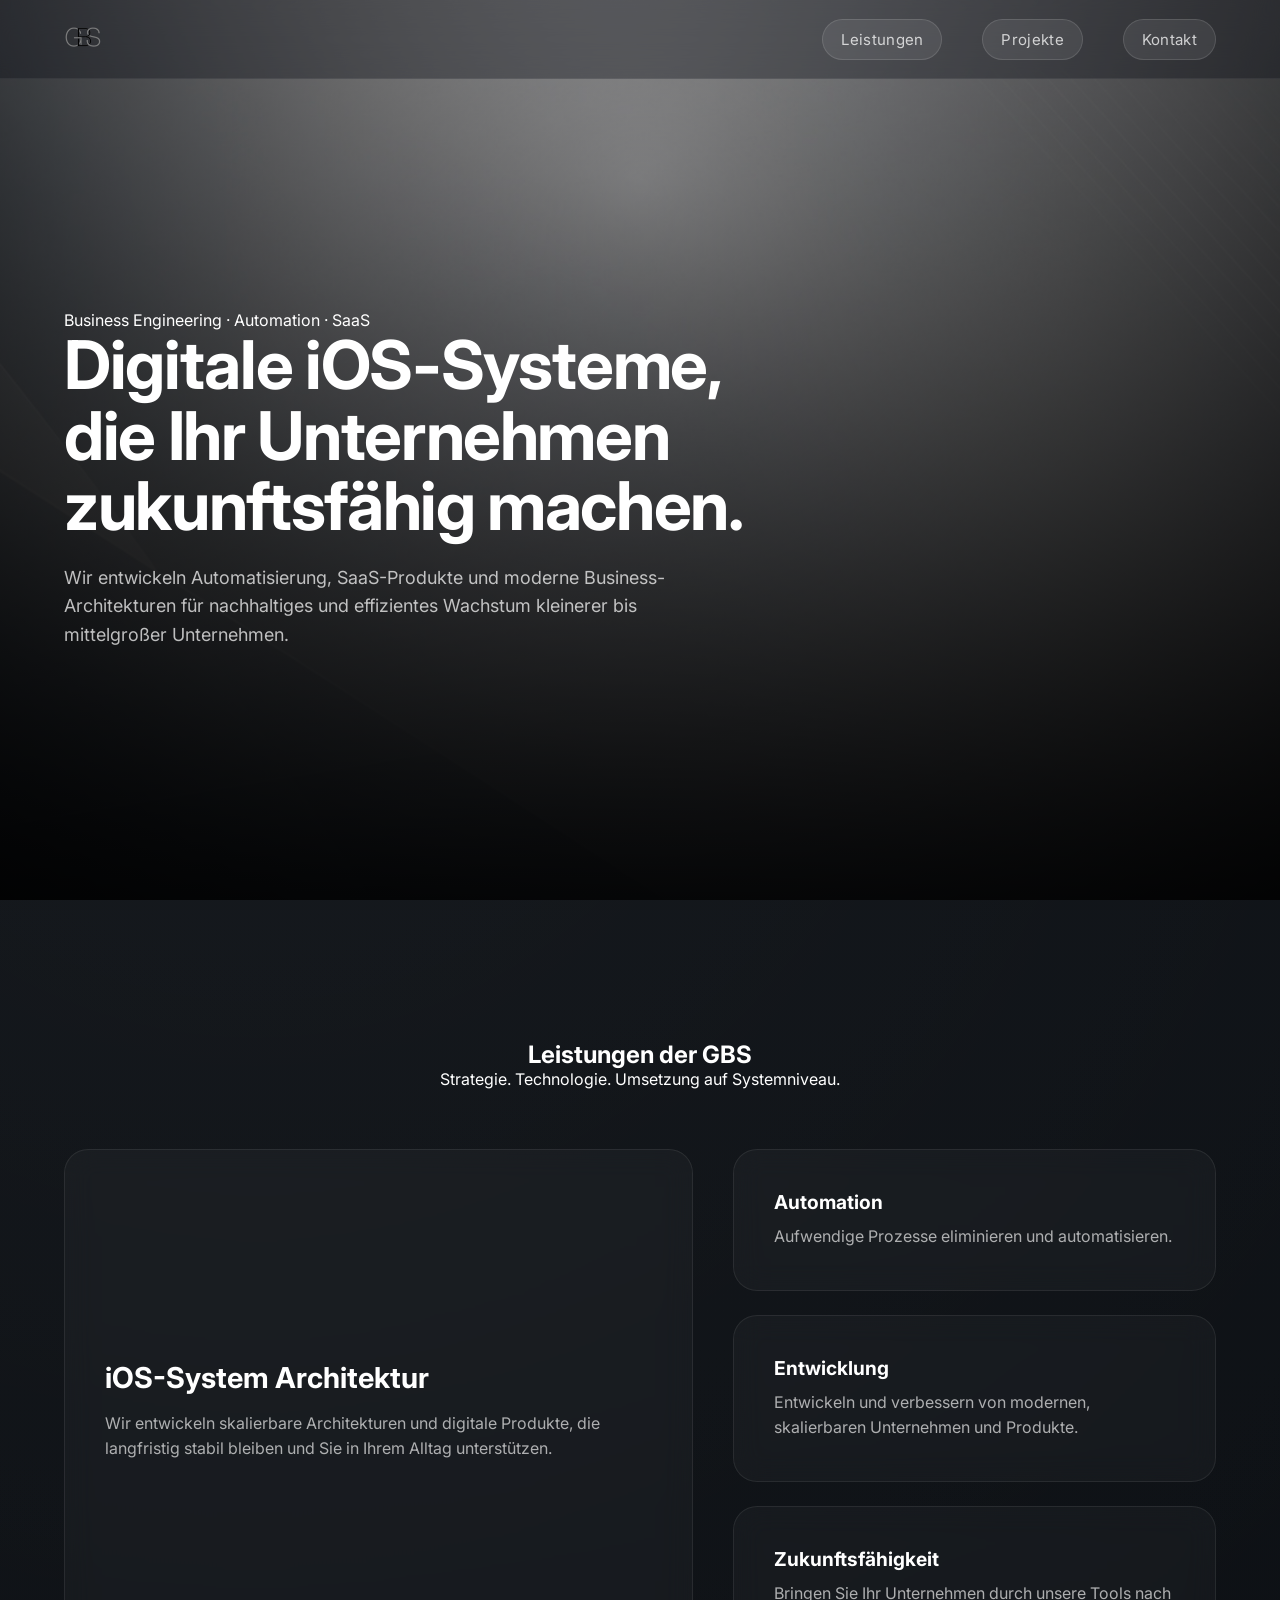
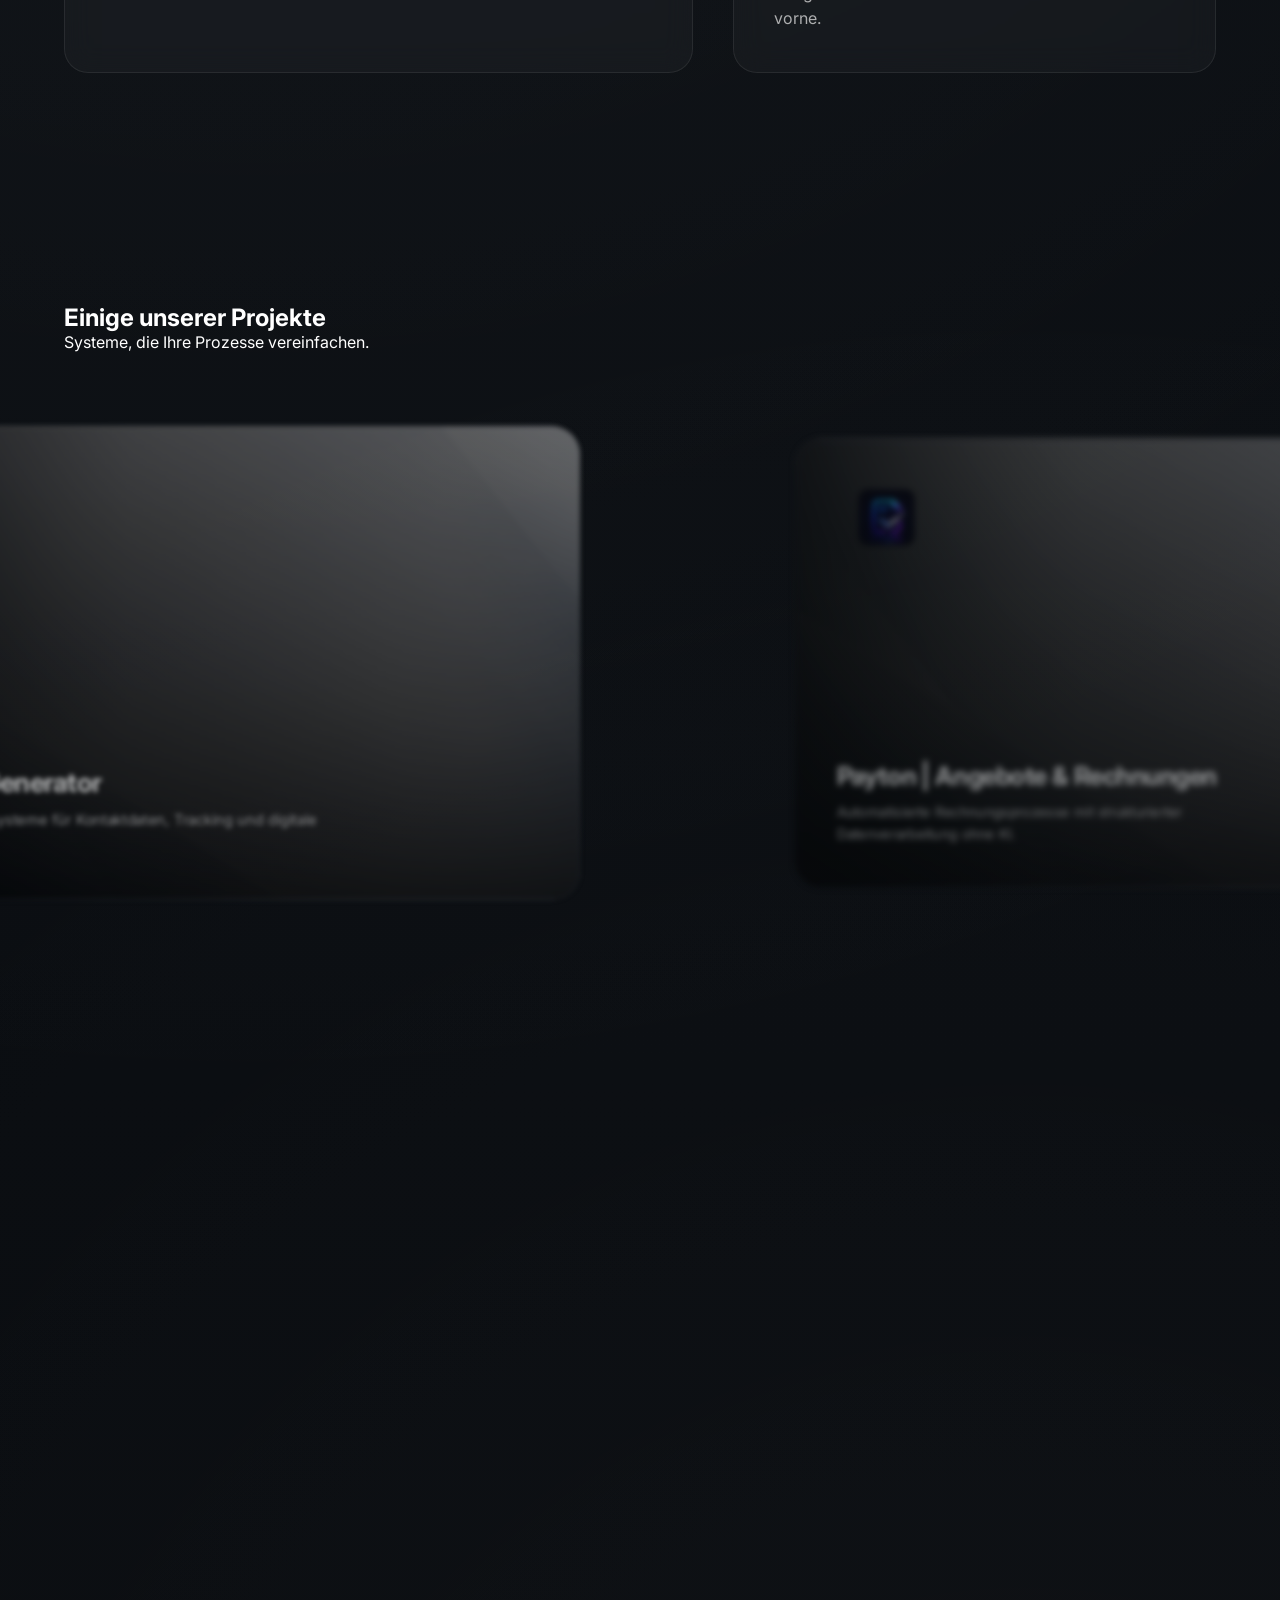
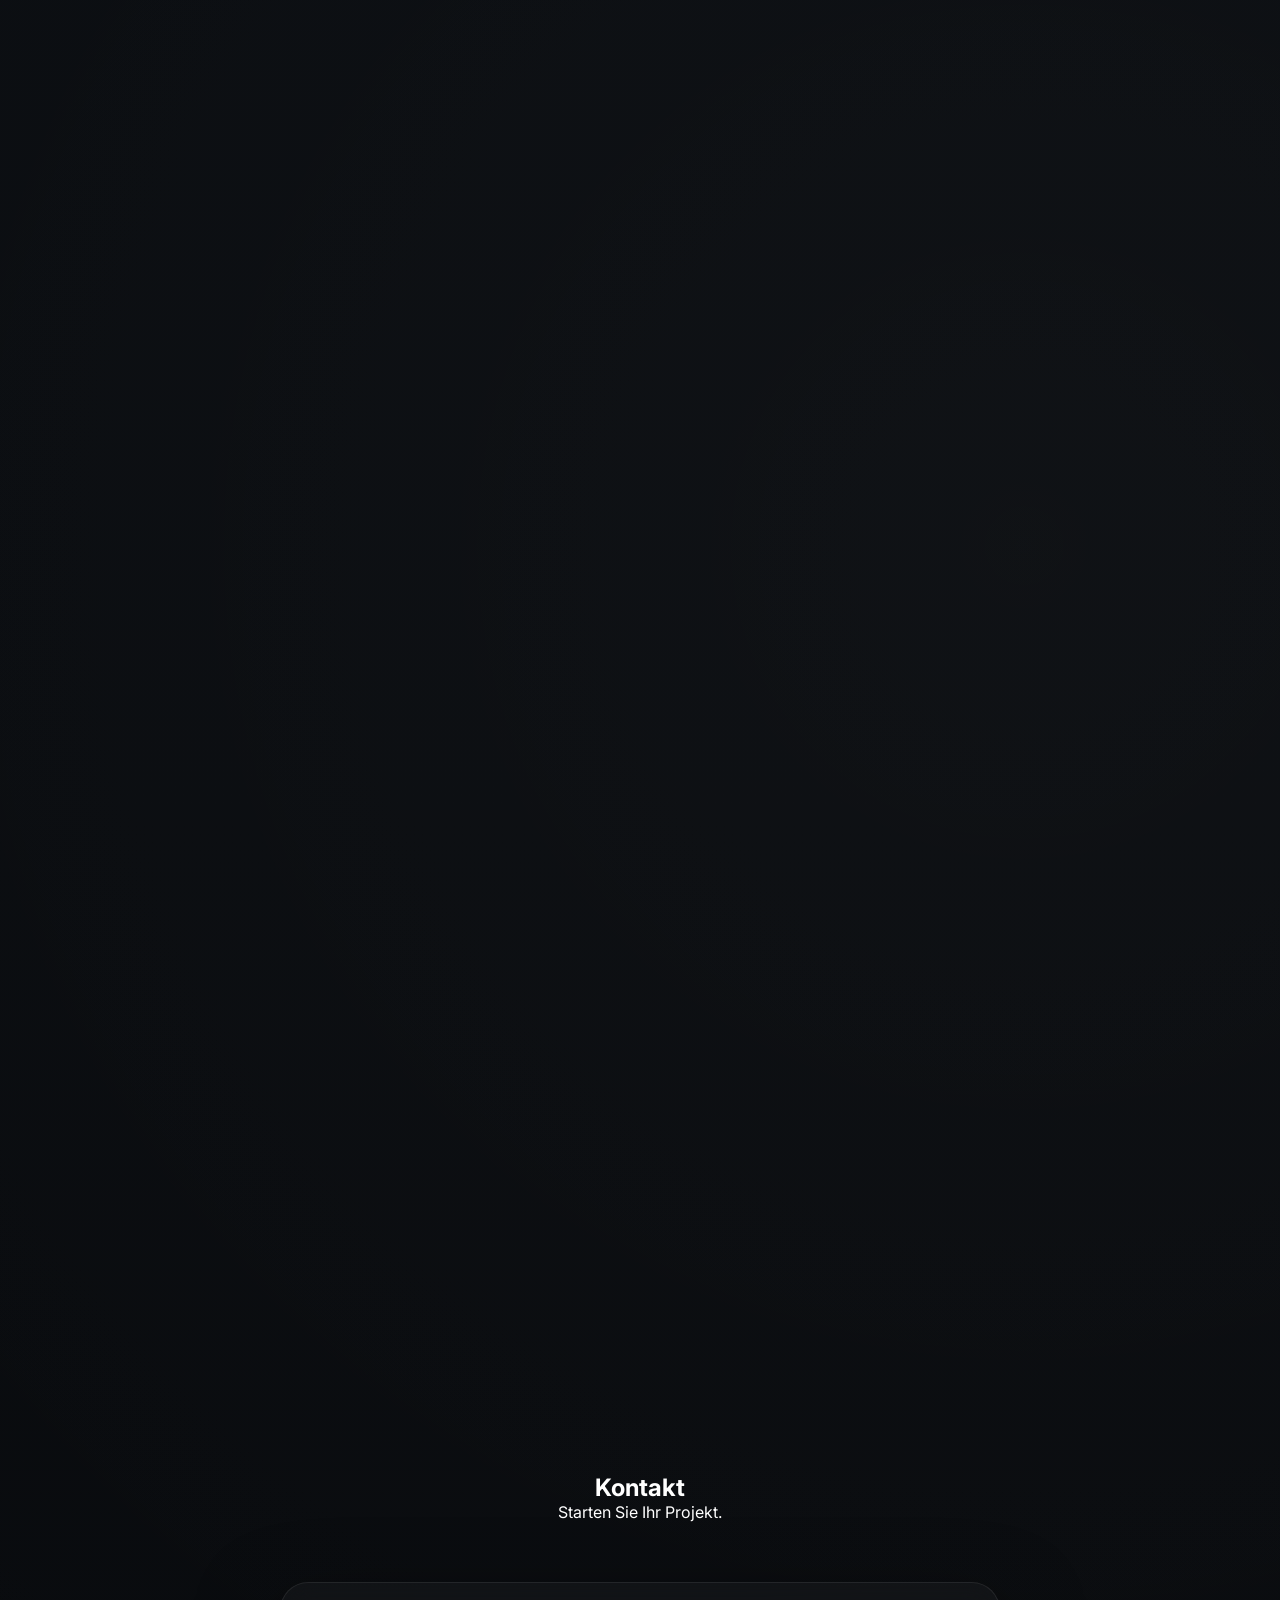
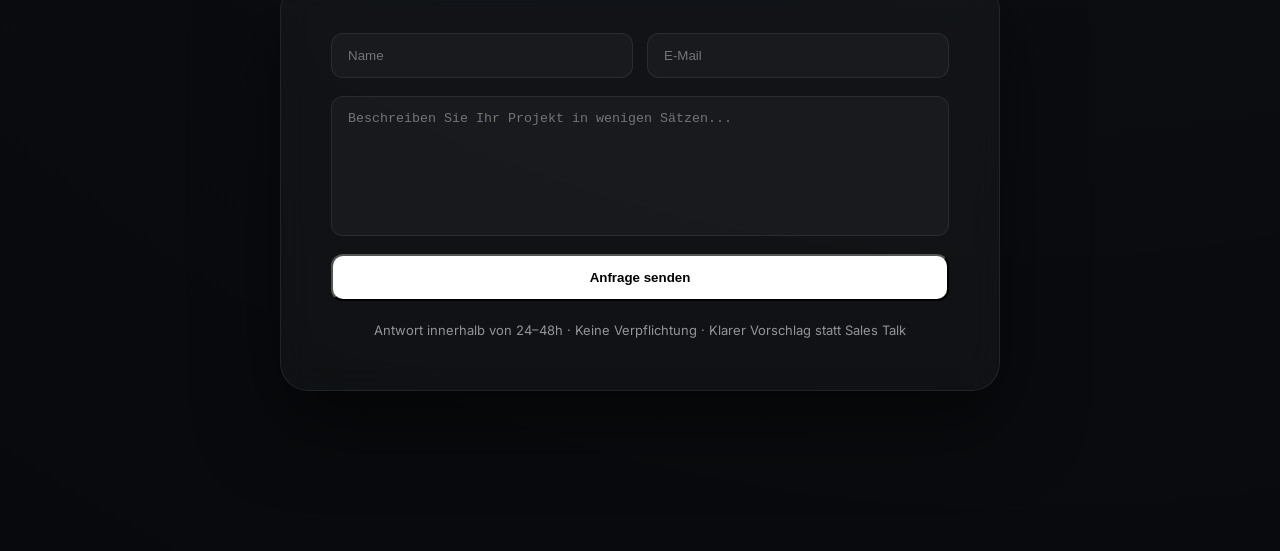
==== index.html @ 0594e677 "index.html aktualisieren" ====
<!DOCTYPE html>
<html lang="de">
<head>
  <meta charset="UTF-8" />
  <meta name="viewport" content="width=device-width, initial-scale=1.0"/>

  <title>GBS | Business Solutions</title>

  <link rel="stylesheet" href="styles.css">
  <link href="https://fonts.googleapis.com/css2?family=Inter:wght@300;400;500;600;700&display=swap" rel="stylesheet">
</head>

<body>

<!-- NAV -->
<header class="nav" id="nav">

  <div class="nav-inner">

    <div class="nav-left">
      <img src="IMG_1145.png" class="nav-logo-img">
    </div>

    <nav class="nav-links">
      <a href="#services" class="cta">Leistungen</a>
      <a href="#work" class="cta">Projekte</a>
      <a href="#contact" class="cta">Kontakt</a>
    </nav>

  </div>

</header>

<!-- HERO -->
<section class="hero">

  <div class="hero-bg"></div>
  <div class="hero-overlay"></div>

  <div class="hero-content">

    <div class="eyebrow">Business Engineering · Automation · SaaS</div>

    <h1>
      Digitale iOS-Systeme,<br>
      die Ihr Unternehmen zukunftsfähig machen.
    </h1>

    <p>
      Wir entwickeln Automatisierung, SaaS-Produkte und moderne Business-Architekturen
      für nachhaltiges und effizientes Wachstum kleinerer bis mittelgroßer Unternehmen.
    </p>



  </div>

</section>


<!-- SERVICES -->
<section id="services" class="section services">

  <div class="container">

    <div class="section-head center">
      <h2>Leistungen der GBS</h2>
      <p>Strategie. Technologie. Umsetzung auf Systemniveau.</p>
    </div>

    <div class="services-layout">

      <!-- LEFT BIG CARD -->
      <div class="service-card large">
        <h3>iOS-System Architektur</h3>
        <p>
          Wir entwickeln skalierbare Architekturen und digitale Produkte,
          die langfristig stabil bleiben und Sie in Ihrem Alltag unterstützen.
        </p>
      </div>

      <!-- RIGHT STACK -->
      <div class="service-stack">

        <div class="service-card">
          <h3>Automation</h3>
          <p>Aufwendige Prozesse eliminieren und automatisieren.</p>
        </div>

        <div class="service-card">
          <h3>Entwicklung</h3>
          <p>Entwickeln und verbessern von modernen, skalierbaren Unternehmen und Produkte.</p>
        </div>

        <div class="service-card">
          <h3>Zukunftsfähigkeit</h3>
          <p>Bringen Sie Ihr Unternehmen durch unsere Tools nach vorne.</p>
        </div>

      </div>

    </div>

  </div>

</section>



<!-- WORK -->
<section id="work" class="pin-section">

  <div class="pin-inner">

    <div class="section-head projects-head">
      <h2>Einige unserer Projekte</h2>
      <p>Systeme, die Ihre Prozesse vereinfachen.</p>
    </div>

    <div class="track" id="track">

      <a href="projekt-qr.html" class="panel">
        <div class="bg" style="background-image:url('IMG_1096.jpeg')"></div>
        <div class="overlay"></div>

        <div class="panel-inner">
          <img src="IMG_1088.png" class="logo-img">

          <div class="text">
            <h3>QR Code Generator</h3>
            <p>Dynamische QR-Systeme für Kontaktdaten, Tracking und digitale Produkte.</p>
          </div>
        </div>
      </a>

      <a href="projekt-payton.html" class="panel">
        <div class="bg" style="background-image:url('IMG_1096.jpeg')"></div>
        <div class="overlay"></div>

        <div class="panel-inner">
          <img src="IMG_1084.png" class="logo-img">

          <div class="text">
            <h3>Payton | Angebote & Rechnungen</h3>
            <p>Automatisierte Rechnungsprozesse mit strukturierter Datenverarbeitung ohne KI.</p>
          </div>
        </div>
      </a>

      <a href="projekt-qr.html" class="panel">
        <div class="bg" style="background-image:url('IMG_1096.jpeg')"></div>
        <div class="overlay"></div>

        <div class="panel-inner">
          <img src="IMG_1083.png" class="logo-img">

          <div class="text">
            <h3>PassForge</h3>
            <p>Kryptografisch sichere Passwort-Generierung mit Zero-Storage-Ansatz.</p>
          </div>
        </div>
      </a>

      <a href="projekt-qr.html" class="panel">
        <div class="bg" style="background-image:url('IMG_1096.jpeg')"></div>
        <div class="overlay"></div>

        <div class="panel-inner">
          <img src="IMG_1082.png" class="logo-img">

          <div class="text">
            <h3>StrategicLife OS</h3>
            <p>Strukturiertes System zur Organisation von Alltag, Aufgaben, Zeit und Ihren Prozessen.</p>
          </div>
        </div>
      </a>

    </div>
  </div>
</section>
<!-- CONTACT -->
<section id="contact" class="section contact">

  <div class="container contact-center">

    <div class="section-head center">
      <h2>Kontakt</h2>
      <p>Starten Sie Ihr Projekt.</p>
    </div>

    <div class="contact-card">

      <form class="form">

        <div class="form-row">
          <input type="text" placeholder="Name" required>
          <input type="email" placeholder="E-Mail" required>
        </div>

        <textarea placeholder="Beschreiben Sie Ihr Projekt in wenigen Sätzen..." required></textarea>

        <button type="submit">Anfrage senden</button>

      </form>

      <div class="contact-footer">
        Antwort innerhalb von 24–48h · Keine Verpflichtung · Klarer Vorschlag statt Sales Talk
      </div>

    </div>

  </div>

</section>
<script src="script.js"></script>

</body>
</html>
---- styles.css ----
* {
  margin: 0;
  padding: 0;
  box-sizing: border-box;
}

html {
  scroll-behavior: smooth;
}

body {
  font-family: Inter, sans-serif;
  overflow-x: hidden;
  color: white;

  /* 🔥 SYSTEM BACKGROUND */
  background:
    radial-gradient(circle at 20% 10%, rgba(255,255,255,0.05), transparent 45%),
    radial-gradient(circle at 80% 70%, rgba(255,255,255,0.03), transparent 50%),
    linear-gradient(180deg, #0b0f14 0%, #07090c 100%);
}

/* =========================
   HERO
========================= */

.hero {
  height: 100vh;
  position: relative;
  display: flex;
  align-items: center;
  overflow: hidden;
}

/* BACKGROUND IMAGE */
.hero-bg {
  position: absolute;
  inset: -6%;

  background-image: url("IMG_1096.jpeg");
  background-size: cover;
  background-position: center 35%;

  transform: scale(1.15);
  filter: saturate(1.05) contrast(1.05);
}

/* OVERLAY */
.hero-overlay {
  position: absolute;
  inset: 0;

  background:
    radial-gradient(circle at 50% 20%, rgba(0,0,0,0.25), rgba(0,0,0,0.85)),
    linear-gradient(to bottom, rgba(0,0,0,0.2), rgba(7,9,12,0.95));
}

/* CONTENT */
.hero-content {
  position: relative;
  z-index: 2;

  padding: 0 5%;
  max-width: 900px;
  margin-top: 60px;
}

.hero h1 {
  font-size: 4.2rem;
  line-height: 1.05;
  letter-spacing: -0.02em;
}

.hero p {
  max-width: 620px;
  margin-top: 22px;

  color: rgba(255,255,255,0.72);
  font-size: 18px;
  line-height: 1.6;
}

/* =========================
   SERVICES (PREMIUM LAYOUT)
========================= */

.services {
  padding: 140px 5%;
}

/* center header */
.section-head.center {
  text-align: center;
  margin-bottom: 80px;
}

/* MAIN LAYOUT */
.services-layout {
  display: grid;
  grid-template-columns: 1.3fr 1fr;
  gap: 40px;

  align-items: stretch;
}

/* CARD BASE */
.service-card {
  padding: 40px;
  border-radius: 24px;

  background: rgba(255,255,255,0.03);
  border: 1px solid rgba(255,255,255,0.08);

  backdrop-filter: blur(14px);

  transition: 0.35s ease;

  position: relative;
  overflow: hidden;
}

/* hover premium glow */
.service-card::before {
  content: "";
  position: absolute;
  inset: 0;

  background: radial-gradient(circle at 30% 20%, rgba(255,255,255,0.08), transparent 60%);
  opacity: 0;
  transition: 0.4s ease;
}

.service-card:hover {
  transform: translateY(-6px);
  border-color: rgba(255,255,255,0.18);
}

.service-card:hover::before {
  opacity: 1;
}

/* LEFT BIG CARD */
.service-card.large {
  display: flex;
  flex-direction: column;
  justify-content: center;

  min-height: 100%;
}

.service-card.large h3 {
  font-size: 1.8rem;
  margin-bottom: 16px;
}

/* RIGHT STACK */
.service-stack {
  display: flex;
  flex-direction: column;
  gap: 24px;
}

/* TYPO */
.service-card h3 {
  font-size: 1.2rem;
  margin-bottom: 10px;
}

.service-card p {
  color: rgba(255,255,255,0.65);
  line-height: 1.6;
}

/* RESPONSIVE */
@media (max-width: 900px) {
  .services-layout {
    grid-template-columns: 1fr;
  }

  .service-card.large {
    min-height: auto;
  }
}

/* =========================
   NAVIGATION
========================= */

.nav {
  position: fixed;
  top: 0;
  left: 0;
  width: 100%;
  z-index: 999;

  background: rgba(10, 14, 22, 0.35);
  backdrop-filter: blur(18px);

  border-bottom: 1px solid rgba(255,255,255,0.06);
}

.nav-inner {
  display: flex;
  justify-content: space-between;
  align-items: center;

  padding: 18px 5%;
}

/* LOGO */
.nav-logo-img {
  width: 38px;
  height: 38px;
  object-fit: contain;
  border-radius: 8px;
}

/* LINKS */
.nav-links {
  display: flex;
  gap: 40px;
  align-items: center;
}

.nav-links a {
  text-decoration: none;
  color: rgba(255,255,255,0.75);

  font-size: 15px;
  letter-spacing: 0.3px;

  transition: 0.25s;
}

.nav-links a:hover {
  color: white;
}

.cta {
  padding: 10px 18px;
  border-radius: 999px;

  background: rgba(255,255,255,0.08);
  border: 1px solid rgba(255,255,255,0.12);
}

/* =========================
   CONTACT (ULTRA CLEAN)
========================= */

.contact {
  padding: 160px 5%;
}

/* CENTER LAYOUT */
.contact-center {
  display: flex;
  flex-direction: column;
  align-items: center;
}

/* CENTER HEAD */
.section-head.center {
  text-align: center;
  margin-bottom: 60px;
}

/* CARD */
.contact-card {
  width: 100%;
  max-width: 720px;

  padding: 50px;
  border-radius: 28px;

  background: rgba(255,255,255,0.03);
  border: 1px solid rgba(255,255,255,0.08);

  backdrop-filter: blur(16px);

  box-shadow: 0 30px 80px rgba(0,0,0,0.5);
}

/* FORM */
.form {
  display: flex;
  flex-direction: column;
  gap: 18px;
}

/* ROW INPUTS */
.form-row {
  display: grid;
  grid-template-columns: 1fr 1fr;
  gap: 14px;
}

/* INPUTS */
.form input,
.form textarea {
  width: 100%;
  padding: 14px 16px;

  border-radius: 12px;

  background: rgba(255,255,255,0.03);
  border: 1px solid rgba(255,255,255,0.08);

  color: white;
  outline: none;

  transition: 0.25s;
}

.form textarea {
  min-height: 140px;
  resize: none;
}

/* FOCUS */
.form input:focus,
.form textarea:focus {
  border-color: rgba(255,255,255,0.25);
  background: rgba(255,255,255,0.05);
}

/* BUTTON */
.form button {
  padding: 14px 18px;
  border-radius: 12px;

  background: white;
  color: black;

  font-weight: 600;

  cursor: pointer;

  transition: 0.25s ease;
}

.form button:hover {
  transform: translateY(-2px);
}

/* FOOTER TEXT */
.contact-footer {
  margin-top: 20px;
  text-align: center;

  font-size: 13px;
  color: rgba(255,255,255,0.55);
  line-height: 1.5;
}

/* RESPONSIVE */
@media (max-width: 700px) {
  .form-row {
    grid-template-columns: 1fr;
  }

  .contact-card {
    padding: 30px;
  }
}
/* =========================
   PROJECTS CLEAN PREMIUM
========================= */

.pin-section {
  height: 300vh;
}

.pin-inner {
  position: sticky;
  top: 0;
  height: 100vh;

  display: flex;
  align-items: center;
  overflow: hidden;
}

/* HEAD */
.projects-head {
  position: absolute;
  top: 90px;
  left: 5%;
  z-index: 10;
}

/* TRACK */
.track {
  display: flex;
  gap: 90px;

  padding-left: calc(50vw - 420px);
  padding-right: calc(50vw - 420px);
}

/* PANEL */
.panel {
  width: 860px;
  height: 540px;

  flex-shrink: 0;
  border-radius: 32px;
  overflow: hidden;

  position: relative;

  transition: transform 0.45s ease, opacity 0.45s ease;
}

/* BACKGROUND */
.bg {
  position: absolute;
  inset: 0;

  background-size: cover;
  background-position: center;
  transform: scale(1.05);
}

/* OVERLAY — WICHTIG FÜR LESBARKEIT */
.overlay {
  position: absolute;
  inset: 0;

  background:
    linear-gradient(to right,
      rgba(0,0,0,0.85) 0%,
      rgba(0,0,0,0.55) 40%,
      rgba(0,0,0,0.25) 100%),
    linear-gradient(to top,
      rgba(0,0,0,0.85),
      rgba(0,0,0,0.2));
}

/* INNER */
.panel-inner {
  position: absolute;
  inset: 0;

  padding: 50px;

  display: flex;
  flex-direction: column;
  justify-content: space-between; /* 🔥 stabiler als margin-top:auto */

  z-index: 3;
}



/* LOGO */
.logo-img {
  width: 120px;
  height: auto;
  object-fit: contain;

  opacity: 0.9;
}

/* TEXT BLOCK (JETZT LESBAR!) */
.text {
  max-width: 520px;
}

.text h3 {
  font-size: 1.9rem;
  margin-bottom: 12px;
  letter-spacing: -0.02em;

  color: white;
}

.text p {
  font-size: 1.05rem;
  line-height: 1.6;

  color: rgba(255,255,255,0.75);
}

/* INACTIVE / ACTIVE FOCUS */
.panel {
  opacity: 0.55;
  transform: scale(0.96);
}

.panel.active {
  opacity: 1;
  transform: scale(1);
}
/* =========================
   RESPONSIVE SYSTEM FIX (PREMIUM MOBILE UX)
========================= */

/* TABLET bleibt wie gehabt */
@media (max-width: 1024px) {

  .hero h1 {
    font-size: 3rem;
  }

  .services-layout {
    grid-template-columns: 1fr;
  }

  .track {
    gap: 60px;
    padding-left: 5%;
    padding-right: 5%;
  }

  .panel {
    width: 720px;
    height: 480px;
  }
}

/* =========================
   MOBILE → CLEAN + CENTERED UX
========================= */
@media (max-width: 768px) {

  /* =========================
     NAV → KOMPAKT & CLEAN
  ========================= */

  .nav-inner {
    padding: 12px 5%;
  }

  .nav-logo-img {
    width: 30px;
    height: 30px;
  }

  .nav-links {
    gap: 6px;
  }

  .nav-links a {
    font-size: 12px;
    padding: 6px 10px;
  }

  .cta {
    padding: 6px 10px;
    font-size: 12px;
    border-radius: 999px;
  }

  /* =========================
     HERO → RICHTIGE PROPORTIONEN
  ========================= */

  .hero-content {
    margin-top: 30px;
  }

  .hero h1 {
    font-size: 1.9rem;
    line-height: 1.2;
    letter-spacing: -0.01em;
  }

  .hero p {
    font-size: 14px;
    line-height: 1.5;
    margin-top: 16px;
  }

  .hero-actions {
    margin-top: 20px;
  }

/* =========================
   PROJECTS → FINAL MOBILE FIX (ZERO OVERLAP GUARANTEE)
========================= */

@media (max-width: 768px) {

  /* =========================
     SECTION RESET (SAFE FLOW)
  ========================= */

  .pin-section {
    height: auto !important;
    padding: 70px 0 50px;
    overflow: hidden;
  }

  /* ❗ Desktop Sticky komplett deaktivieren */
  .pin-inner {
    position: relative !important;
    display: block !important;
    height: auto !important;
    overflow: visible !important;
  }

  /* =========================
     HEAD → KLAR GETRENNT (WICHTIG!)
  ========================= */

  .projects-head {
    position: relative !important;
    display: block;
    padding: 0 5%;
    margin: 0 0 96px 0; /* 🔥 klarer Abstand zur Karte */
  }

  .projects-head h2 {
    font-size: 1.6rem;
    line-height: 1.2;
  }

  .projects-head p {
    font-size: 0.9rem;
    opacity: 0.65;
    margin-top: 6px;
  }

  /* =========================
     CAROUSEL WRAPPER
  ========================= */

  .track {
    display: flex;
    flex-wrap: nowrap;

    overflow-x: auto;
    overflow-y: hidden;

    gap: 14px;

    padding: 0 5% 10px;

    scroll-snap-type: x mandatory;
    -webkit-overflow-scrolling: touch;

    /* ❗ verhindert ALLE Desktop Animationen */
    transform: none !important;
  }

  /* =========================
     SAFE CENTER SPACING
     (kein calc, kein vw-trick mehr)
  ========================= */

  .track::before,
  .track::after {
    content: "";
    flex: 0 0 5%; /* stabil auf allen iPhones */
  }

  /* =========================
     CARD (STABIL + NO CLIPPING)
  ========================= */

  .panel {
    flex: 0 0 85%;

    height: 360px;

    border-radius: 18px;

    scroll-snap-align: center;

    position: relative;

    /* ❗ HARD RESET gegen Desktop Effects */
    transform: none !important;
    opacity: 1 !important;
    filter: none !important;

    overflow: hidden;
  }

  /* =========================
     CONTENT (SAFE INSIDE CARD)
  ========================= */

  .panel-inner {
    padding: 18px;
    height: 100%;
    display: flex;
    flex-direction: column;
    justify-content: space-between;
  }

.logo-img {
  width: 96px;
  max-width: 45%;
  height: auto;
  object-fit: contain;

  opacity: 0.95;

  filter: drop-shadow(0 10px 20px rgba(0,0,0,0.35));
}

  .text {
    max-width: 100%;
  }

  .text h3 {
    font-size: 1.1rem;
    margin-bottom: 6px;
  }

  .text p {
    font-size: 0.88rem;
    line-height: 1.4;
    opacity: 0.8;
  }

  /* =========================
     SCROLL CLEAN
  ========================= */

  .track::-webkit-scrollbar {
    display: none;
  }

  .track {
    scrollbar-width: none;
  }
}
  /* =========================
     CONTACT
  ========================= */

  .contact-card {
    padding: 24px;
  }

  .form-row {
    grid-template-columns: 1fr;
  }
}


/* =========================
   SMALL MOBILE → EXTRA TIGHT
========================= */
@media (max-width: 420px) {

  .hero h1 {
    font-size: 1.6rem;
  }

  .panel {
    flex: 0 0 88%;
    height: 340px;
  }

  .panel-inner {
    padding: 18px;
  }

  .text h3 {
    font-size: 1.1rem;
  }

  .text p {
    font-size: 0.85rem;
  }
}

/* =========================
   PANEL AS LINK (FINAL FIX)
========================= */

.panel {
  display: block;            /* 🔥 MACHT <a> WIE DIV */
  position: relative;

  text-decoration: none;
  color: inherit;

  overflow: hidden;
}

/* verhindert Klick-Block durch Overlay */
.overlay {
  pointer-events: none;
}

/* Layer sauber */
.bg {
  z-index: 1;
}

.overlay {
  z-index: 2;
}

.panel-inner {
  position: relative;     /* 🔥 wichtig */
  z-index: 3;

  height: 100%;

  display: flex;
  flex-direction: column;
  justify-content: space-between; /* 🔥 sorgt für oben + unten */
}
.panel {
  transition: transform 0.35s ease, filter 0.35s ease;
}

.panel:hover {
  transform: scale(1.02);
  filter: brightness(1.05);
}
.back-btn {
  padding: 8px 14px;
  border-radius: 999px;

  background: rgba(255,255,255,0.06);
  border: 1px solid rgba(255,255,255,0.12);

  color: rgba(255,255,255,0.75);
  text-decoration: none;

  font-size: 13px;
  transition: 0.25s ease;
}

.back-btn:hover {
  background: rgba(255,255,255,0.12);
  color: white;
}
.cta-btn {
  margin-top: 20px;
  padding: 12px 20px;

  border-radius: 999px;

  background: white;
  color: black;

  border: none;
  font-weight: 500;

  cursor: pointer;

  transition: 0.25s ease;
}

.cta-btn:hover {
  transform: translateY(-2px);
  background: rgba(255,255,255,0.9);
}
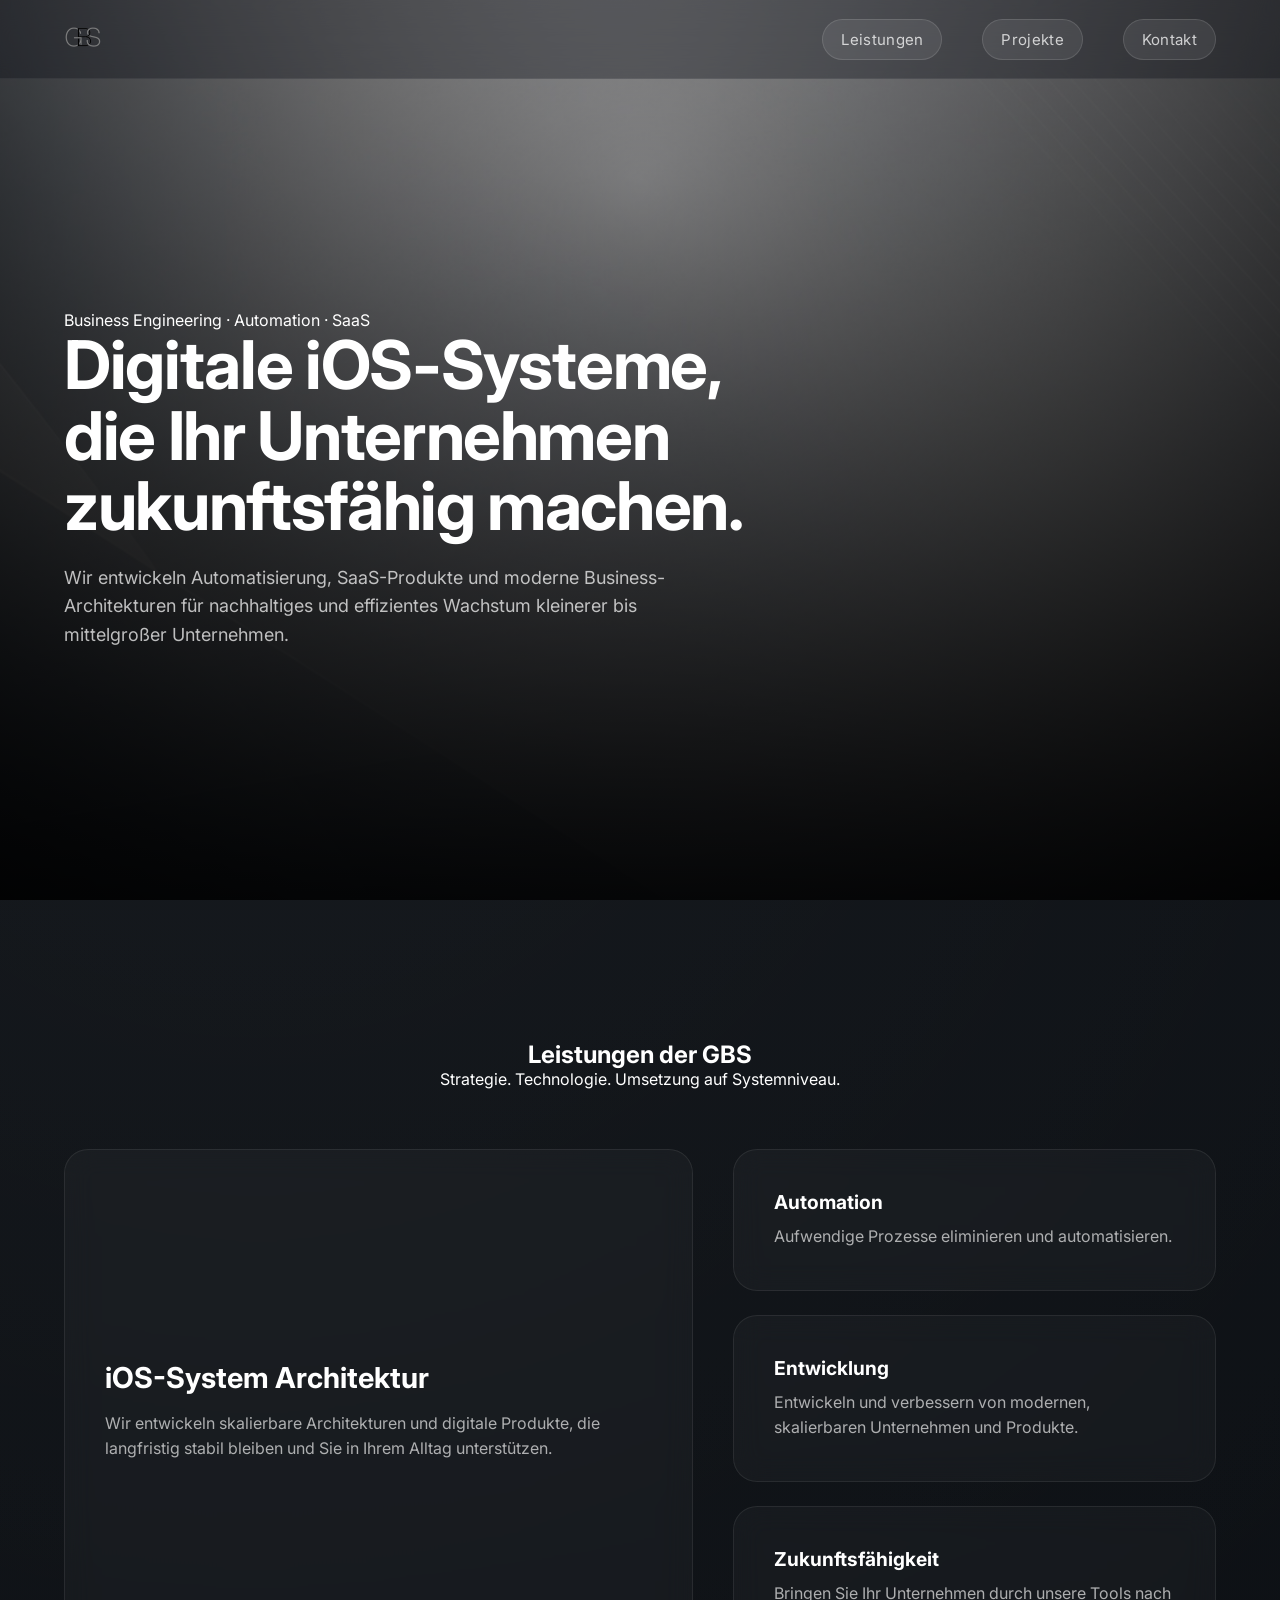
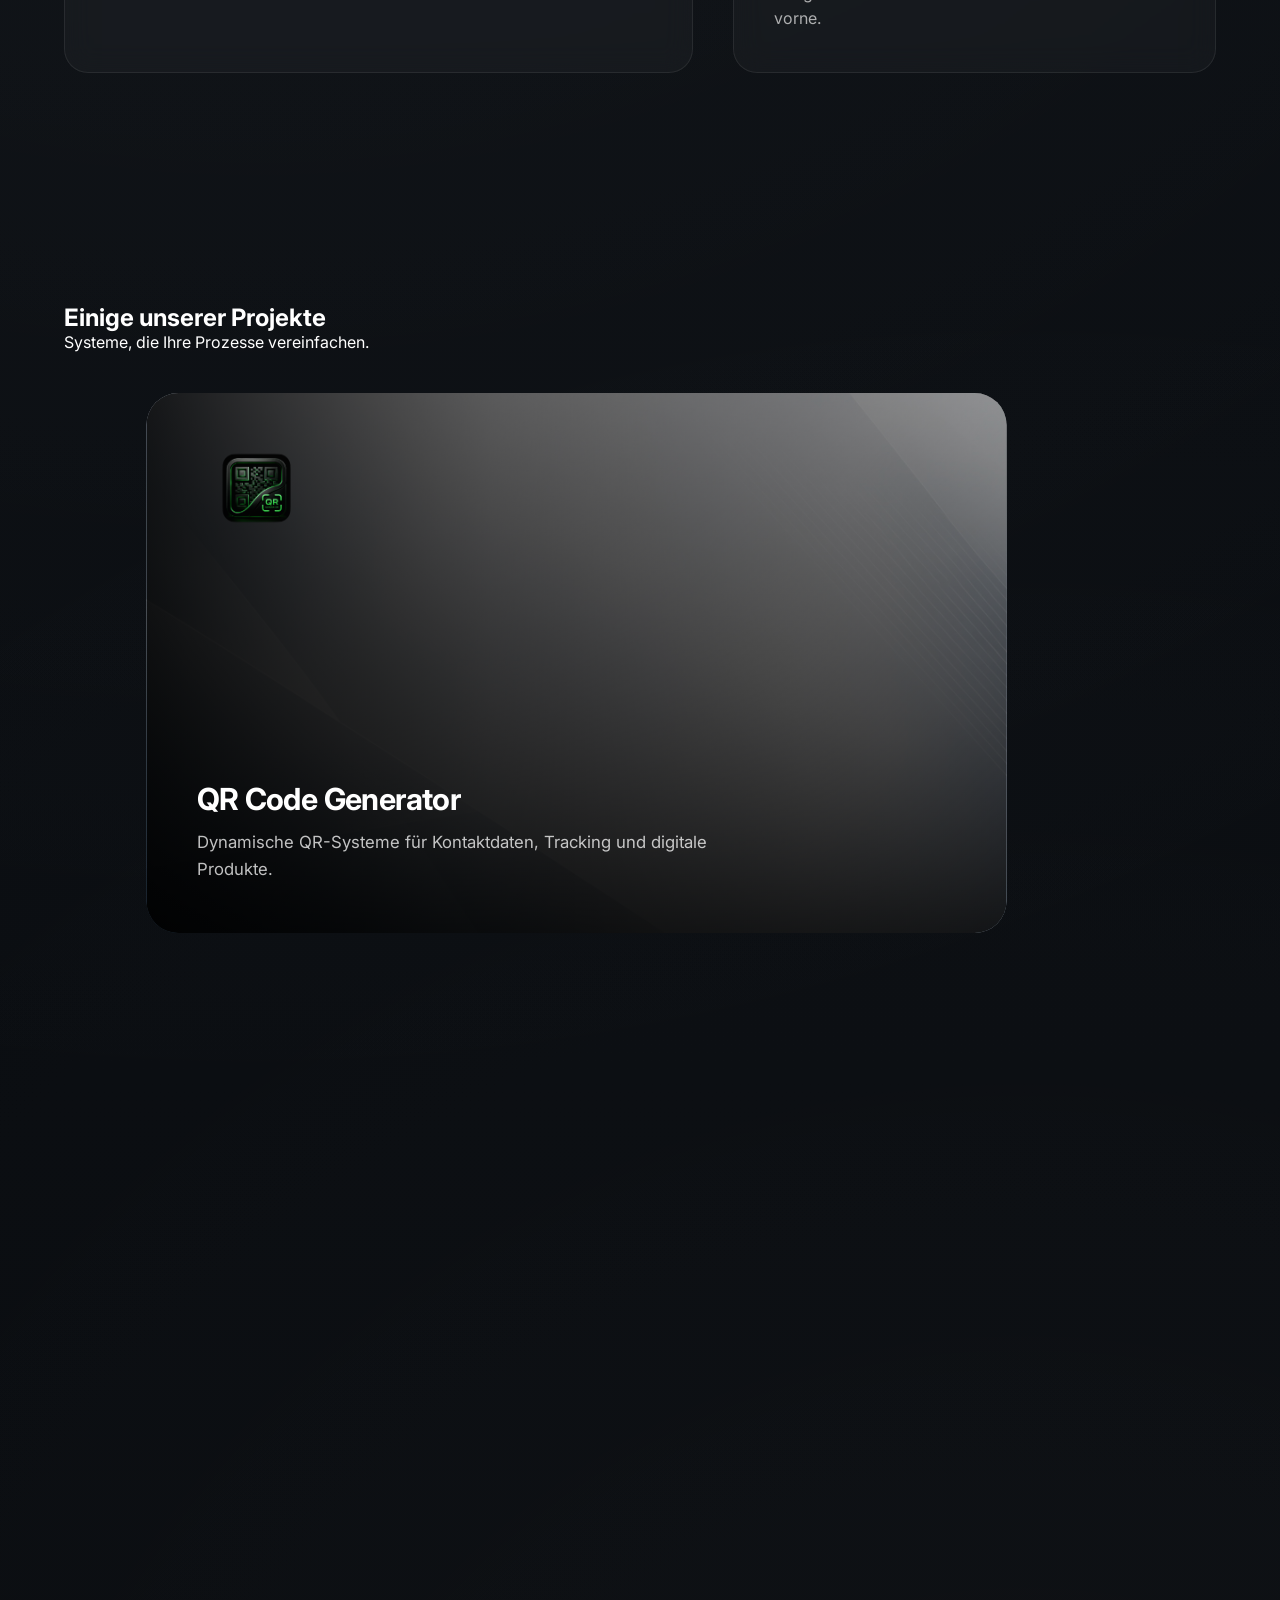
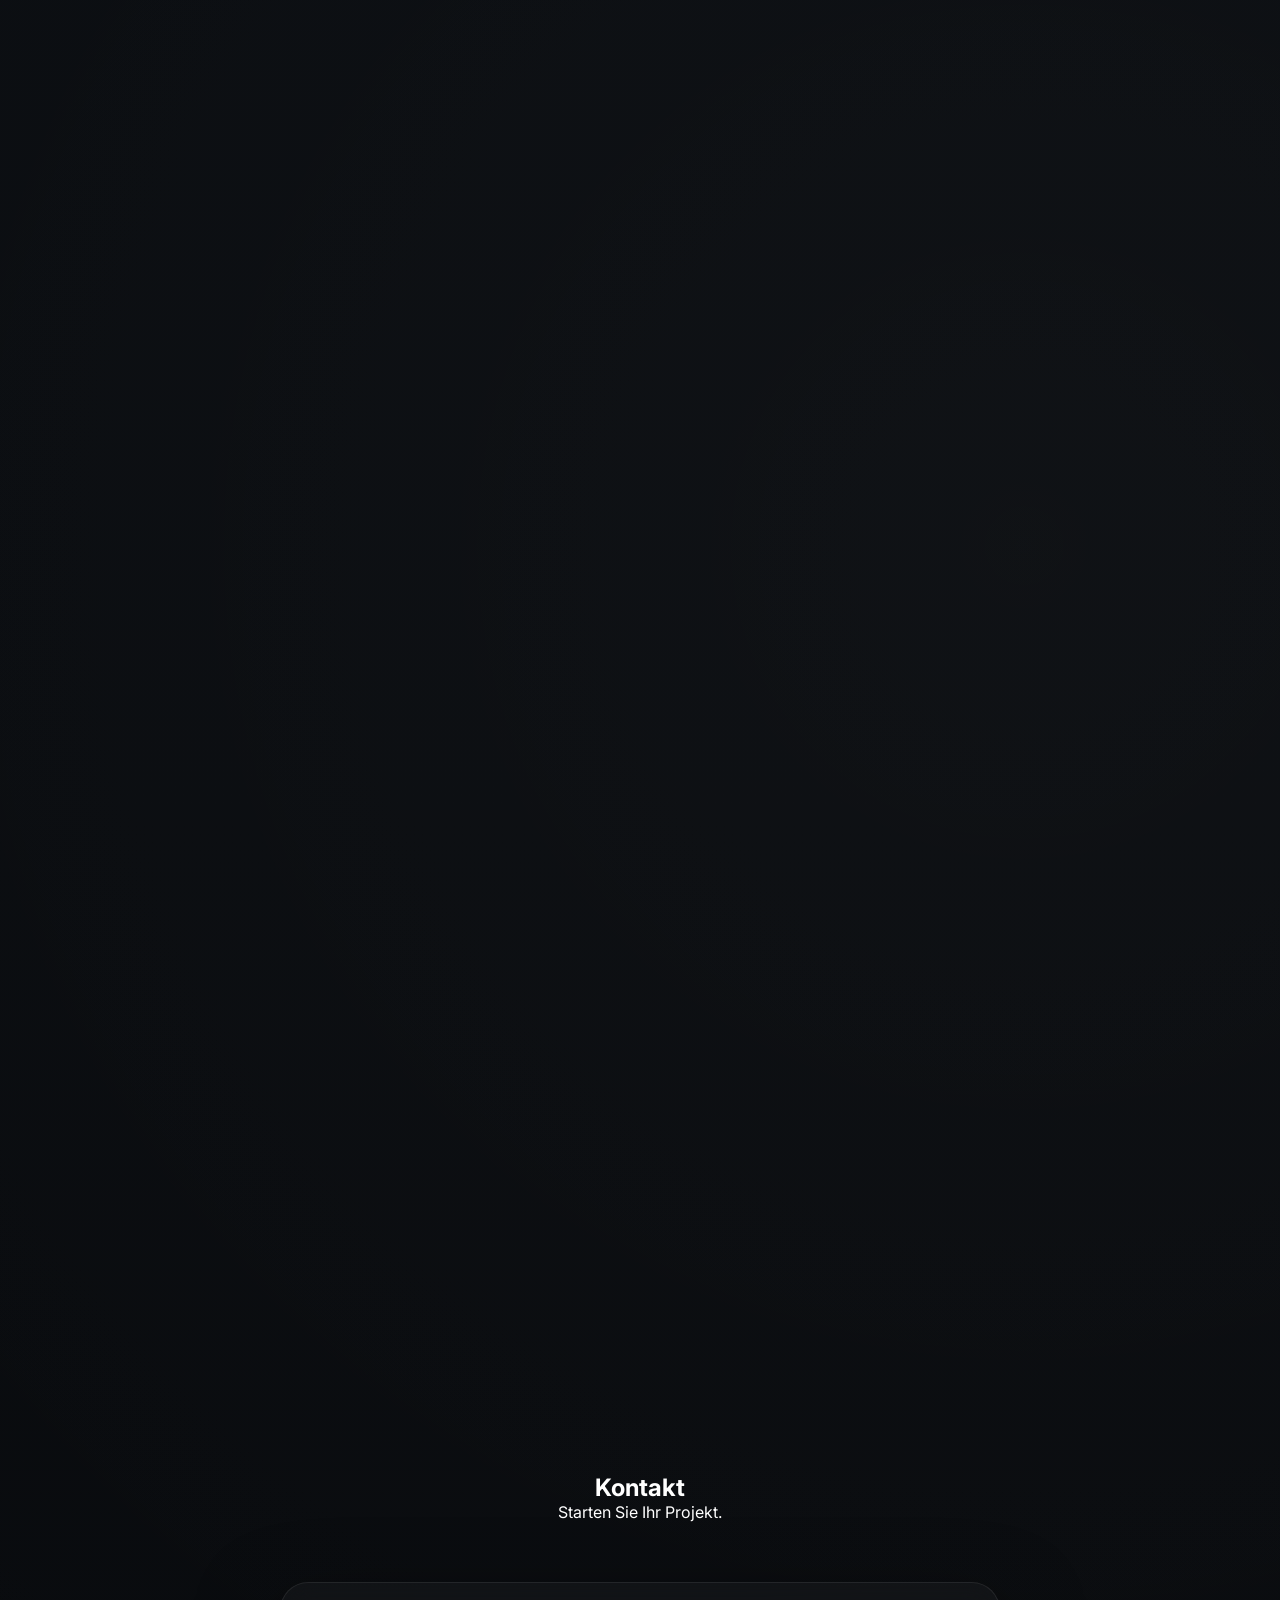
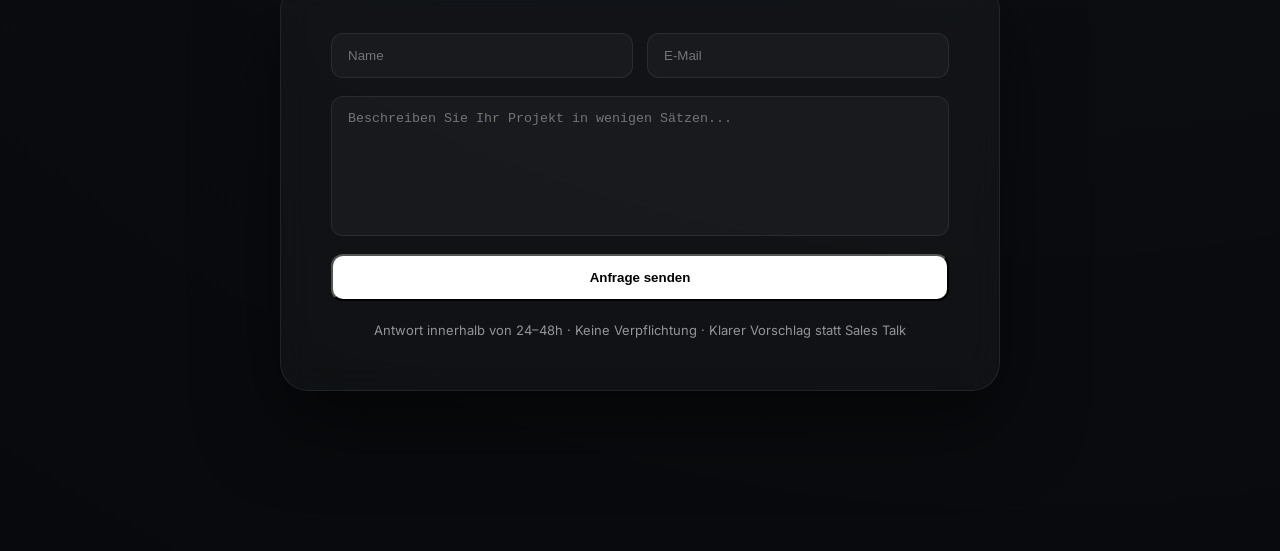
==== commit 9d519e63: "index.html aktualisieren" ====
--- a/index.html
+++ b/index.html
@@ -147,7 +147,7 @@
         </div>
       </a>
 
-      <a href="projekt-qr.html" class="panel">
+      <a href="projekt-passforge.html" class="panel">
         <div class="bg" style="background-image:url('IMG_1096.jpeg')"></div>
         <div class="overlay"></div>
 
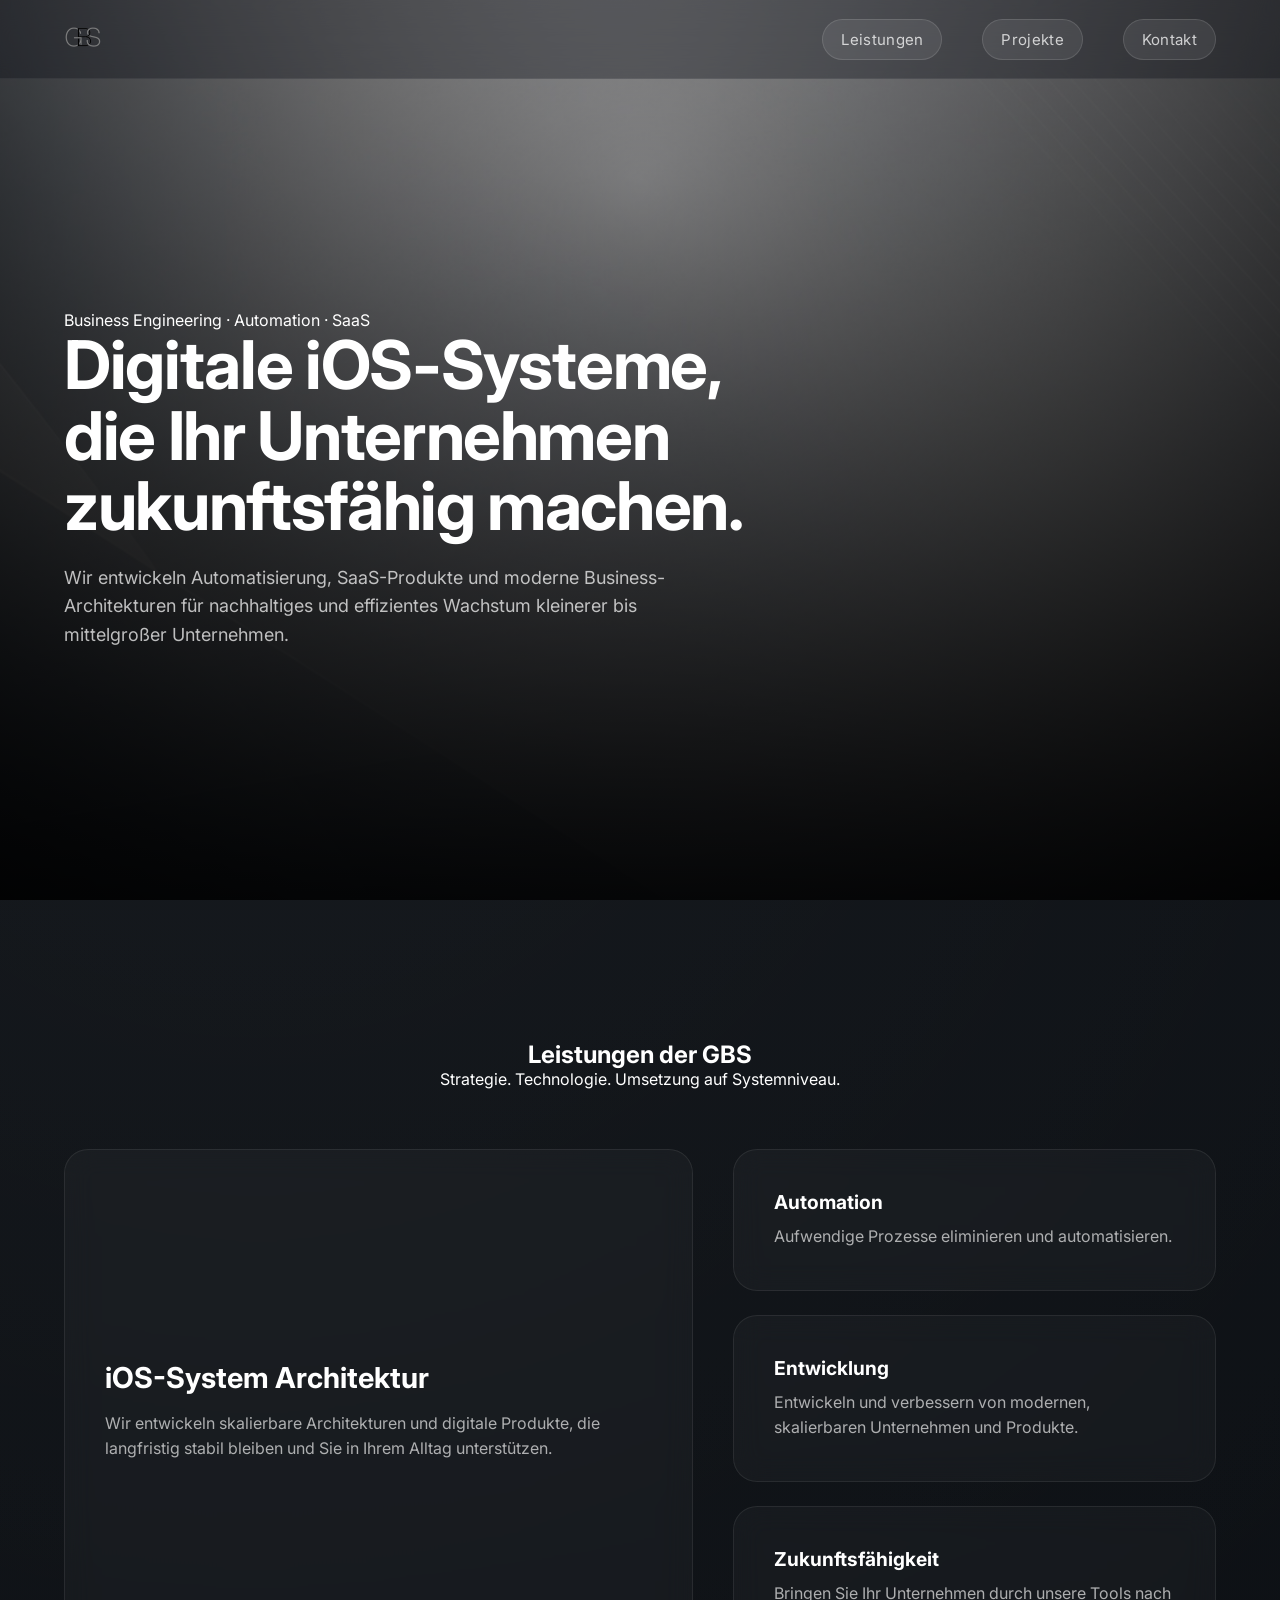
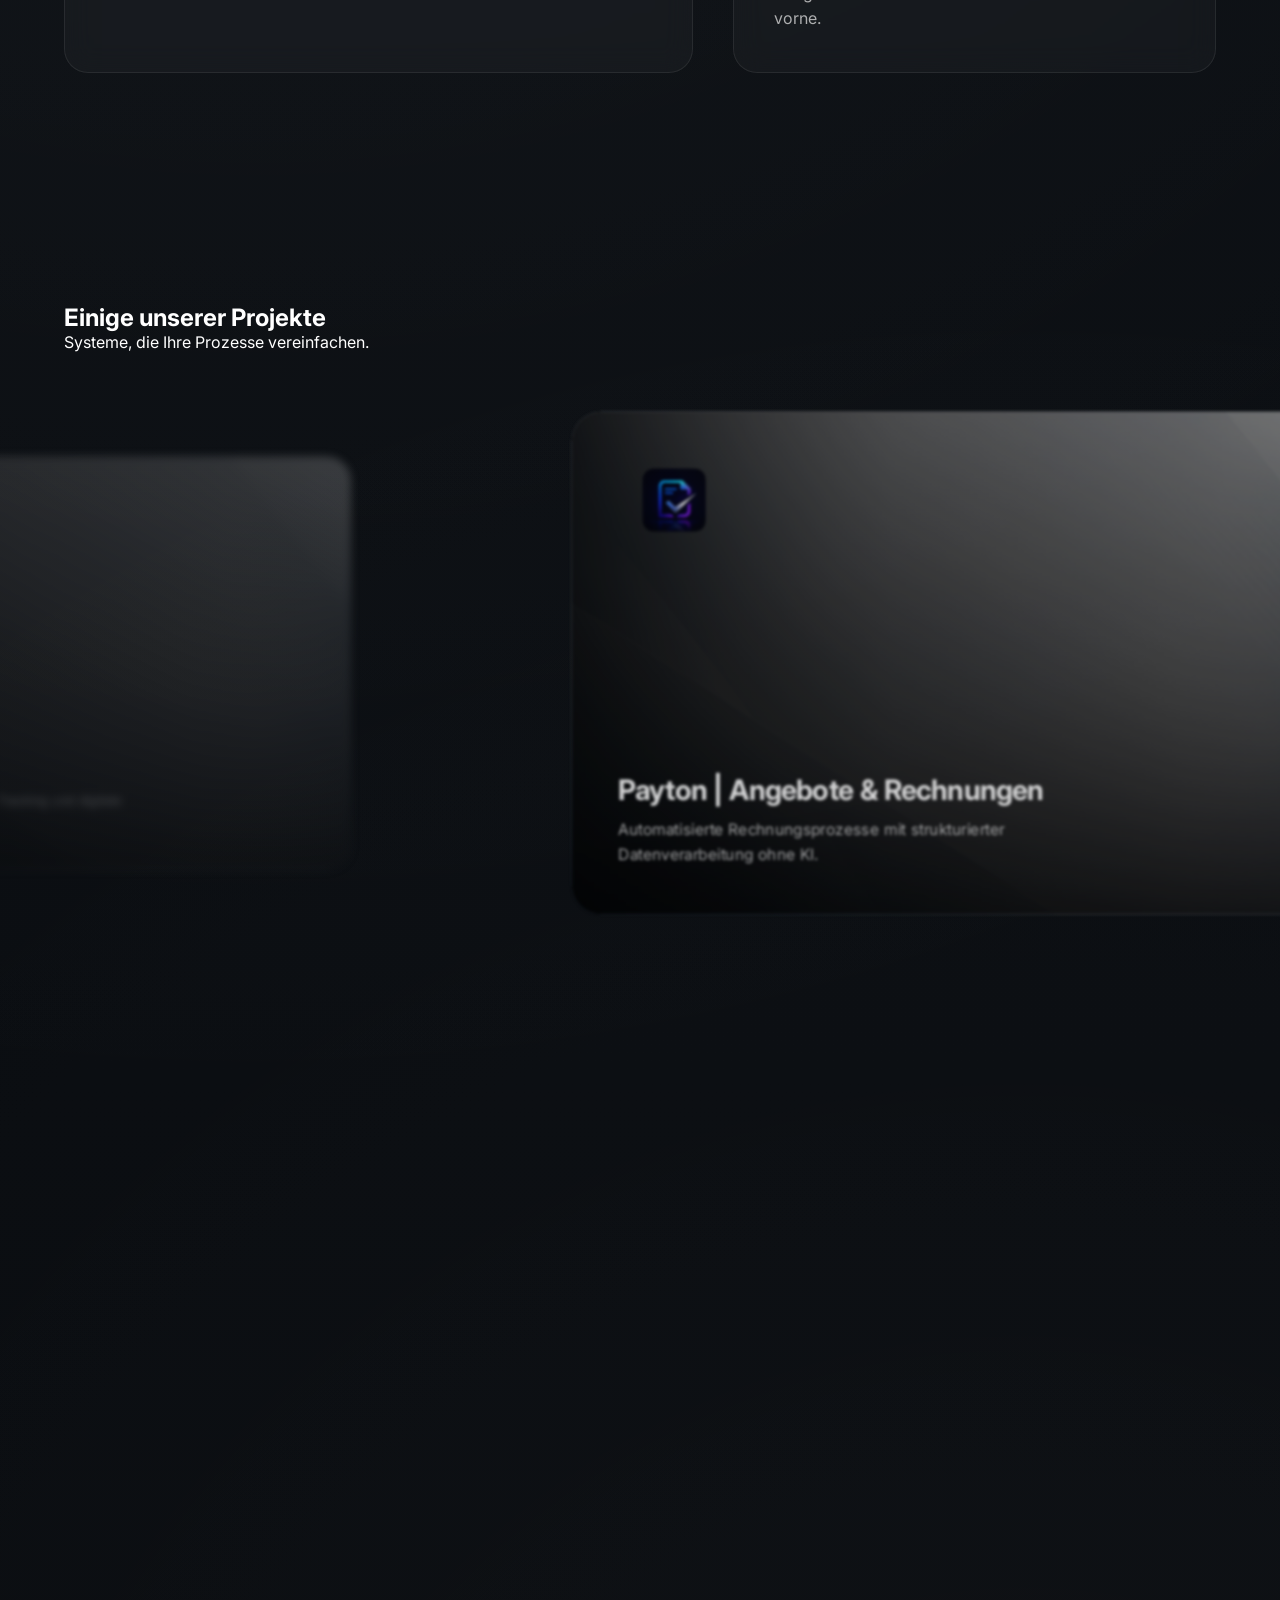
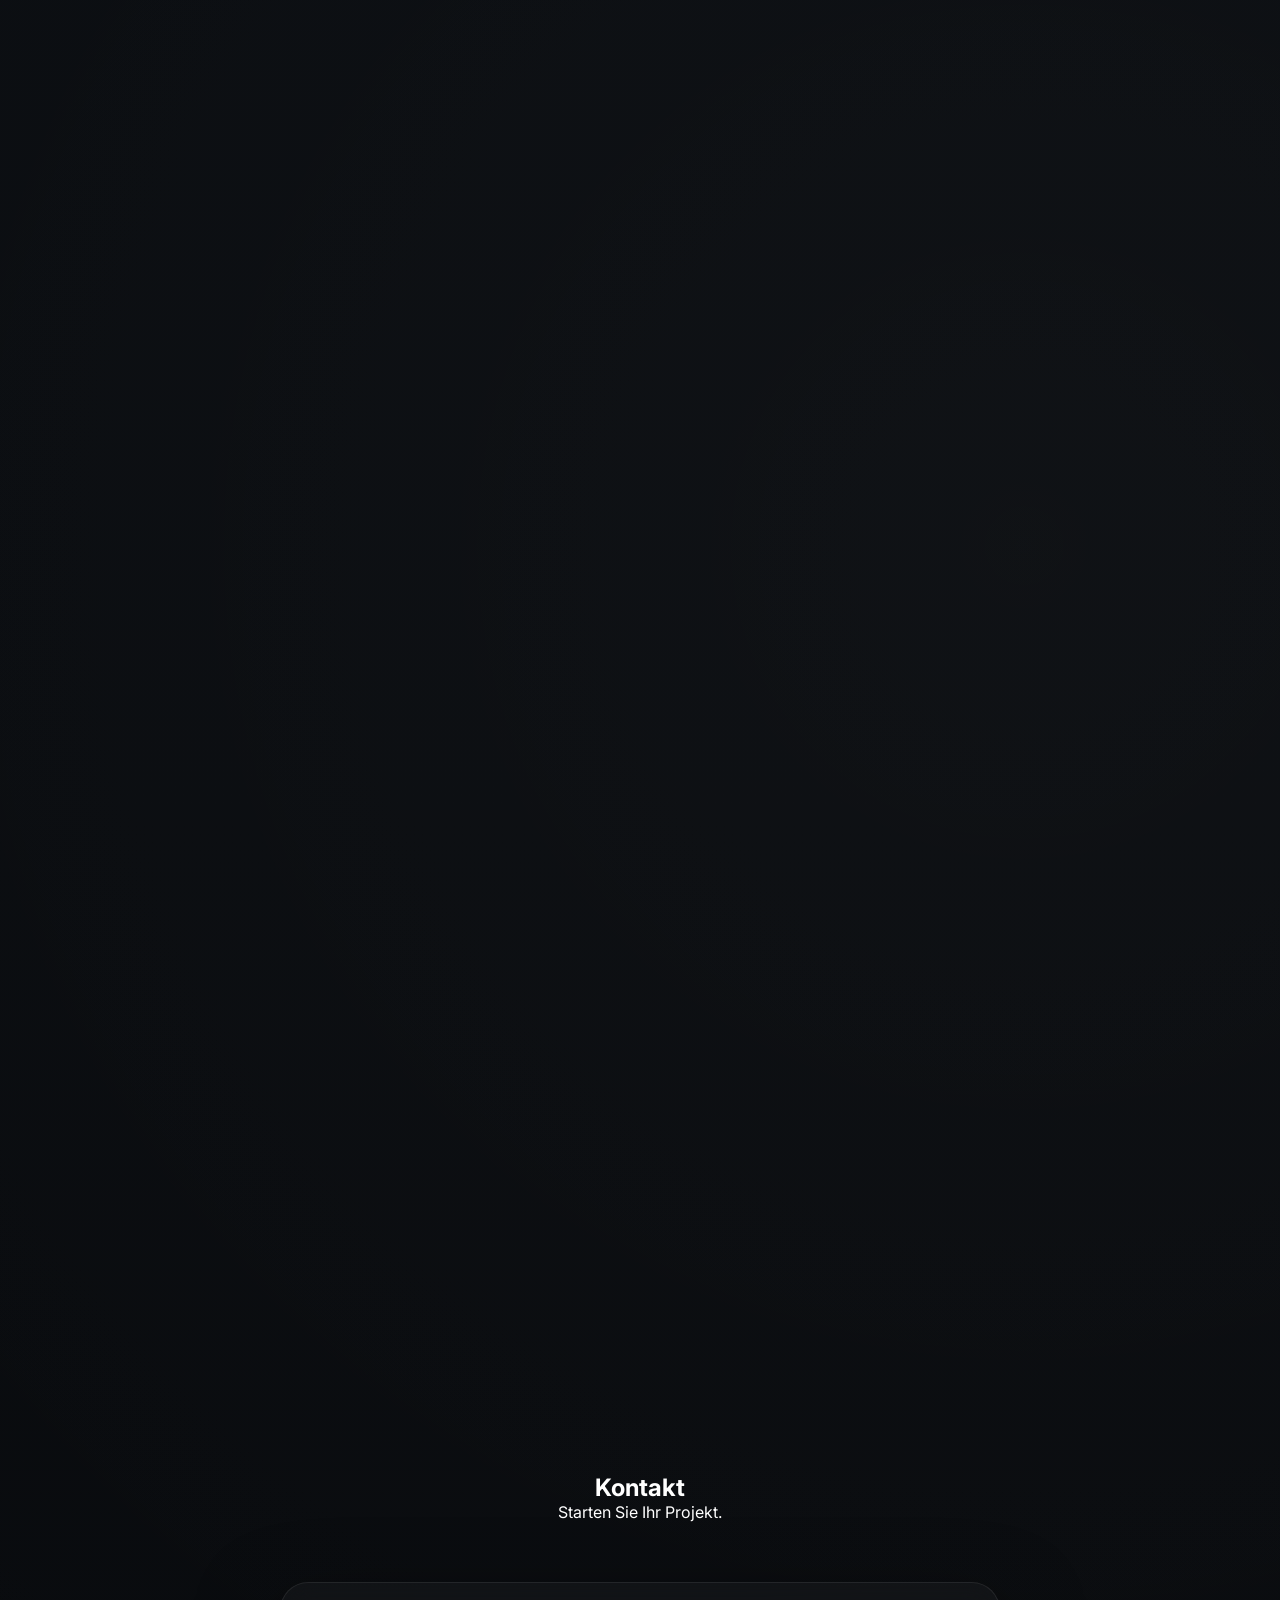
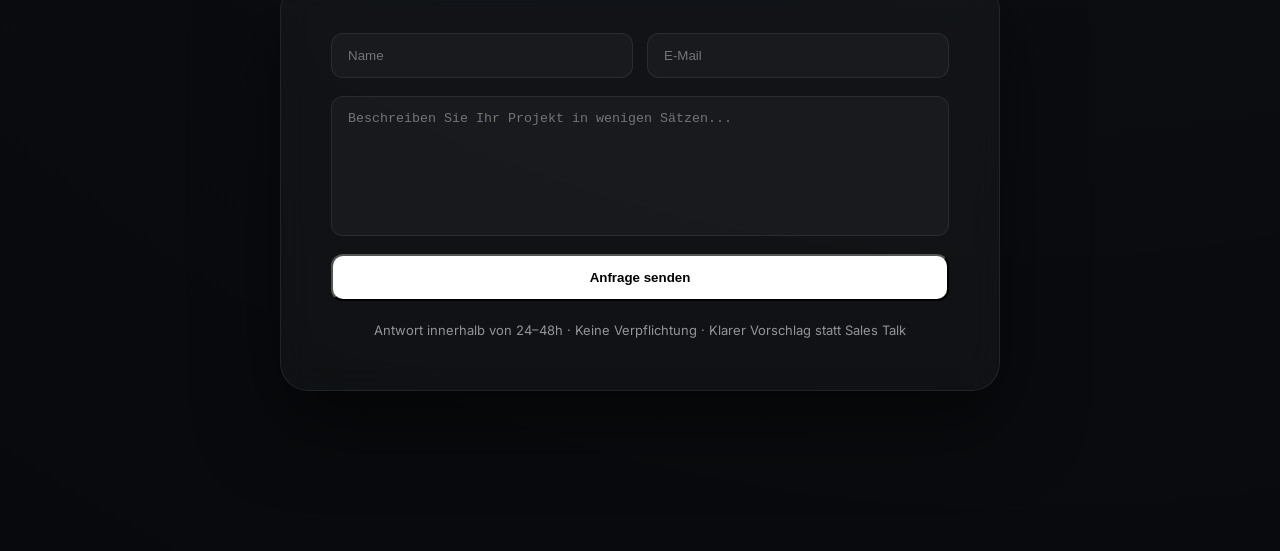
==== commit fe9230e5: "index.html aktualisieren" ====
--- a/index.html
+++ b/index.html
@@ -161,7 +161,7 @@
         </div>
       </a>
 
-      <a href="projekt-qr.html" class="panel">
+      <a href="projekt-slos.html" class="panel">
         <div class="bg" style="background-image:url('IMG_1096.jpeg')"></div>
         <div class="overlay"></div>
 
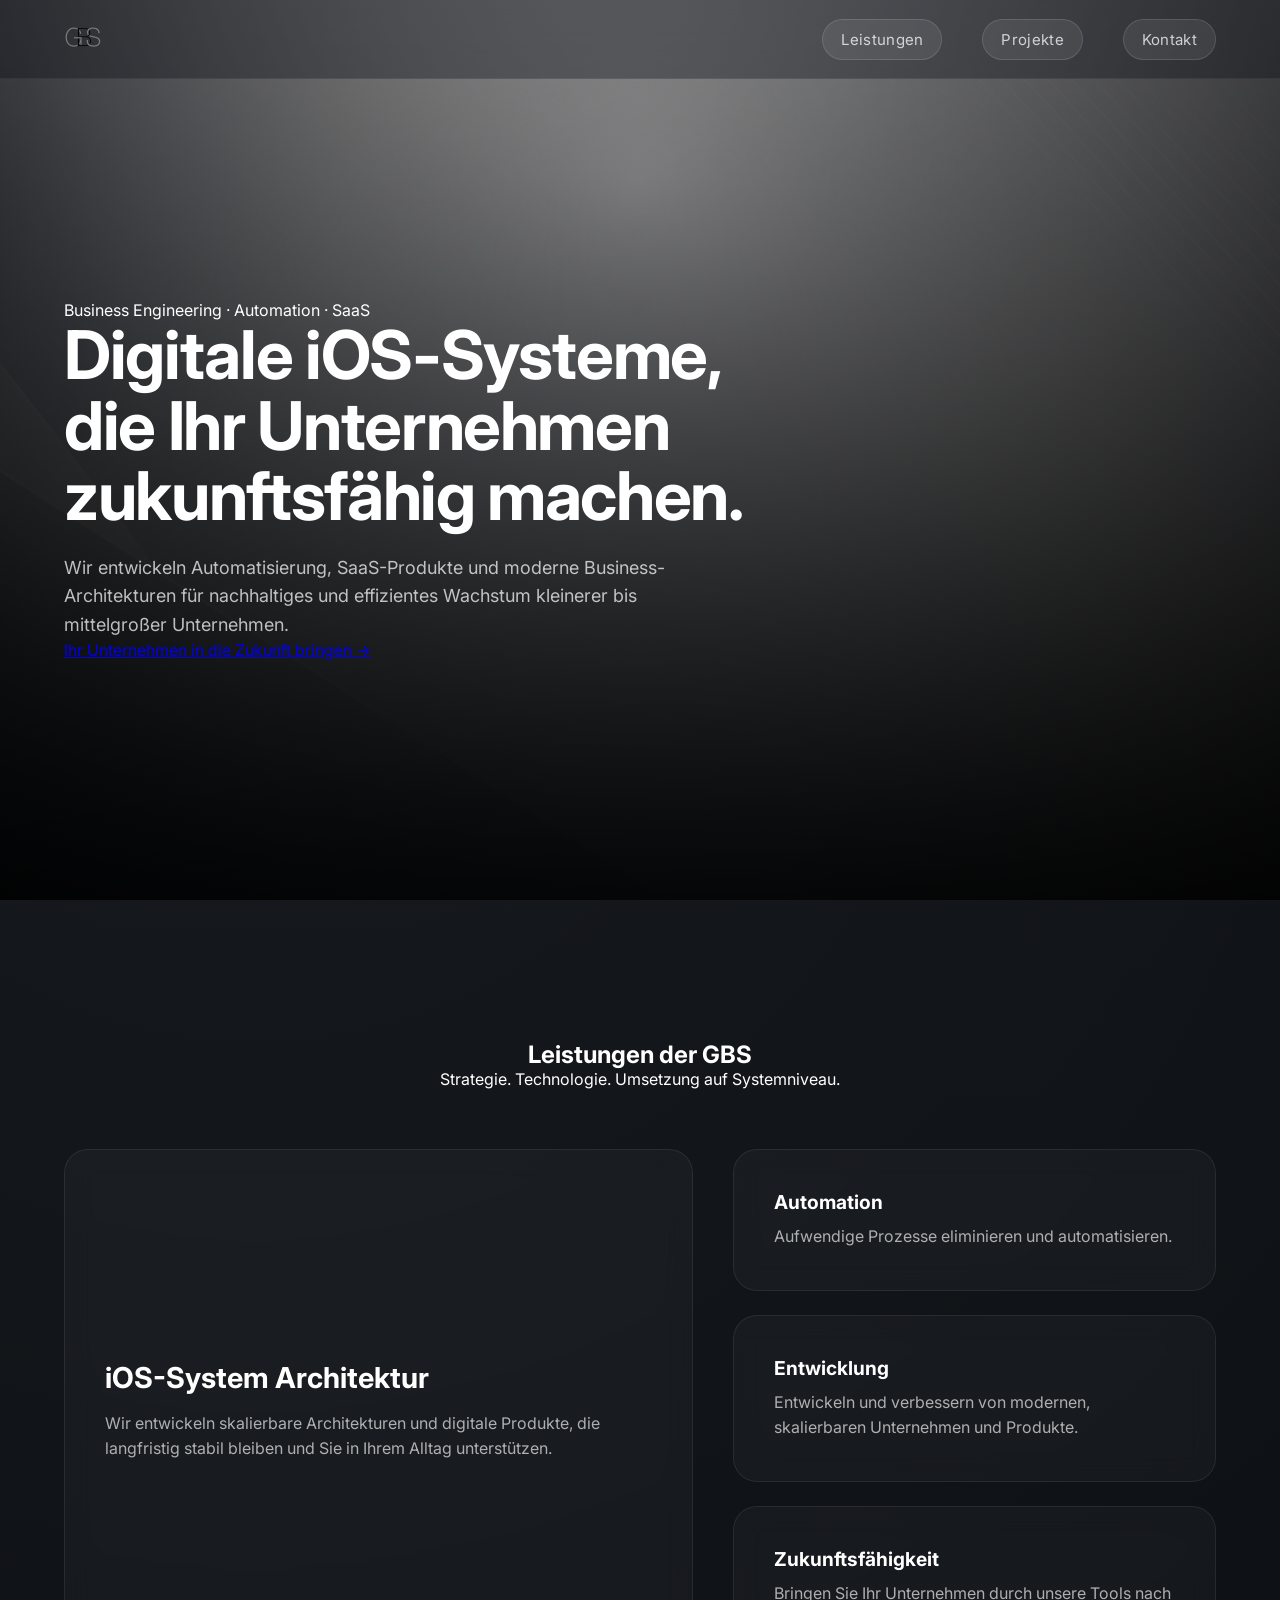
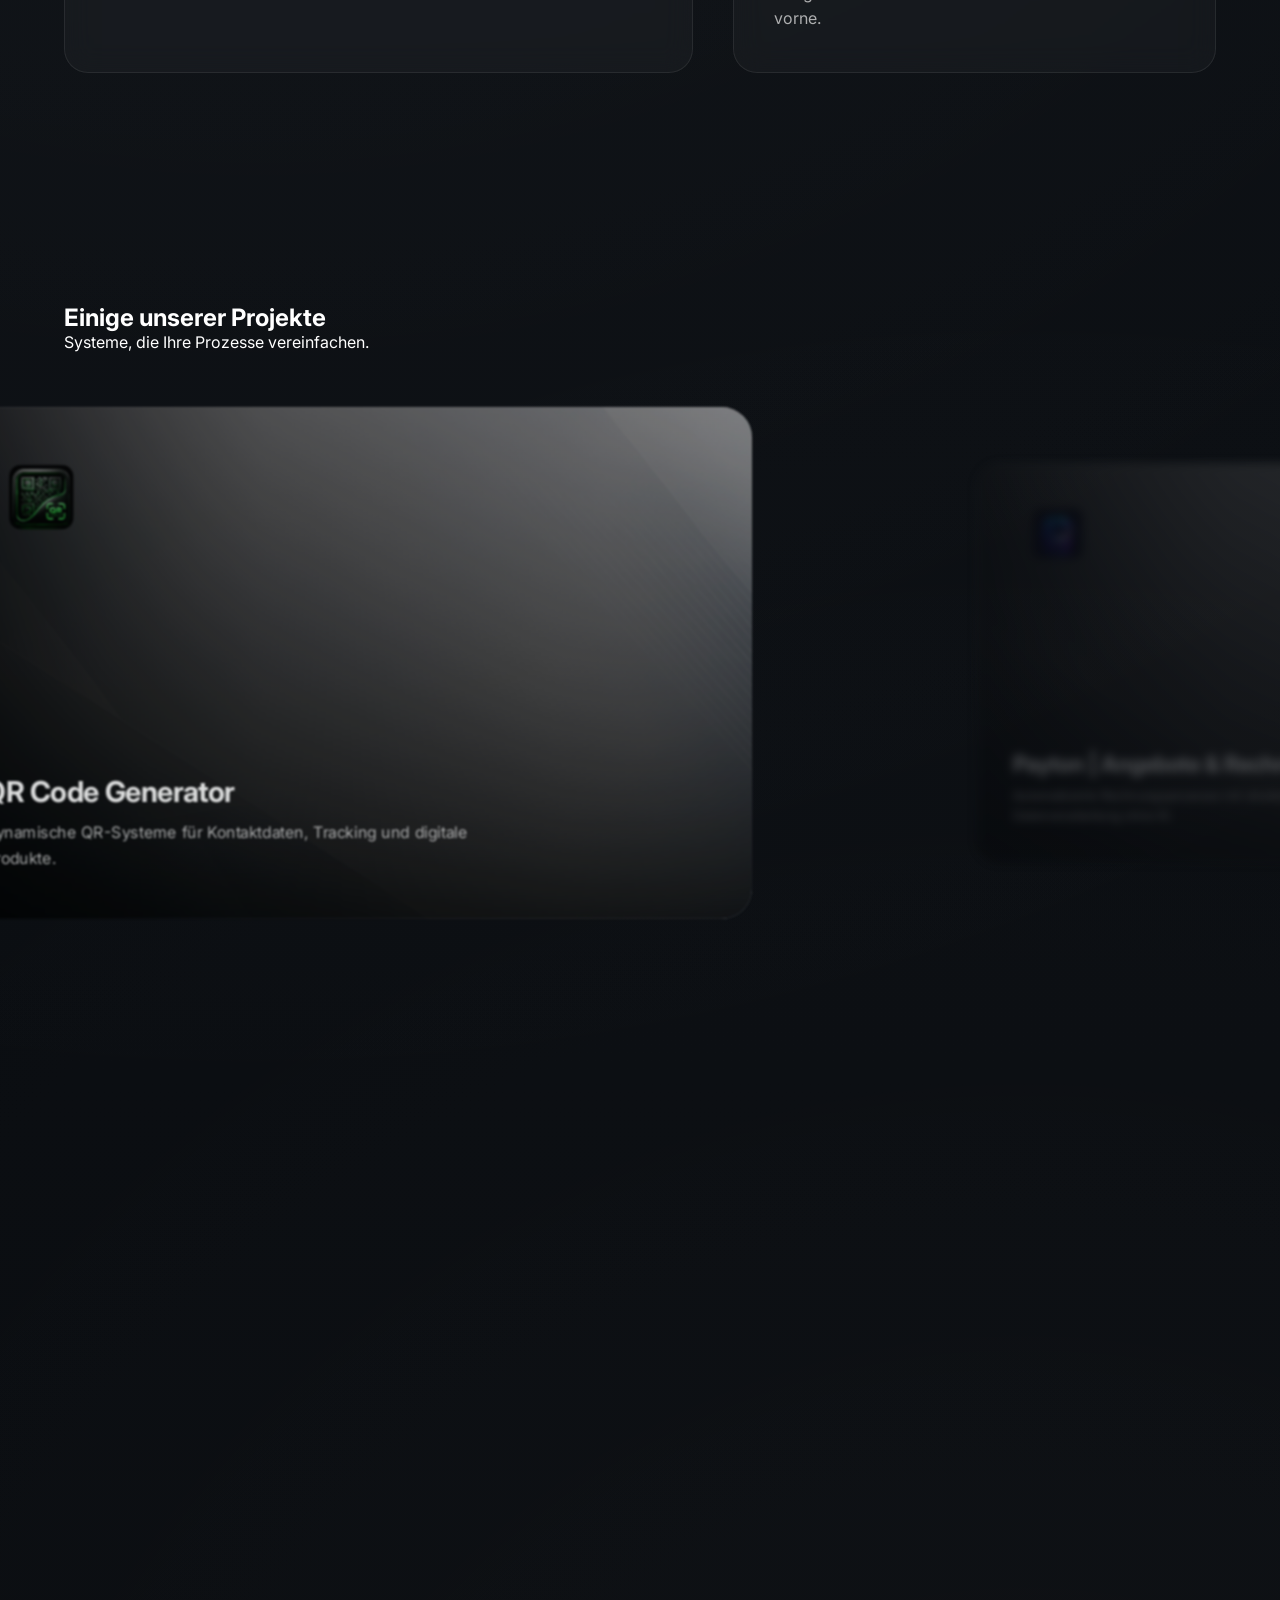
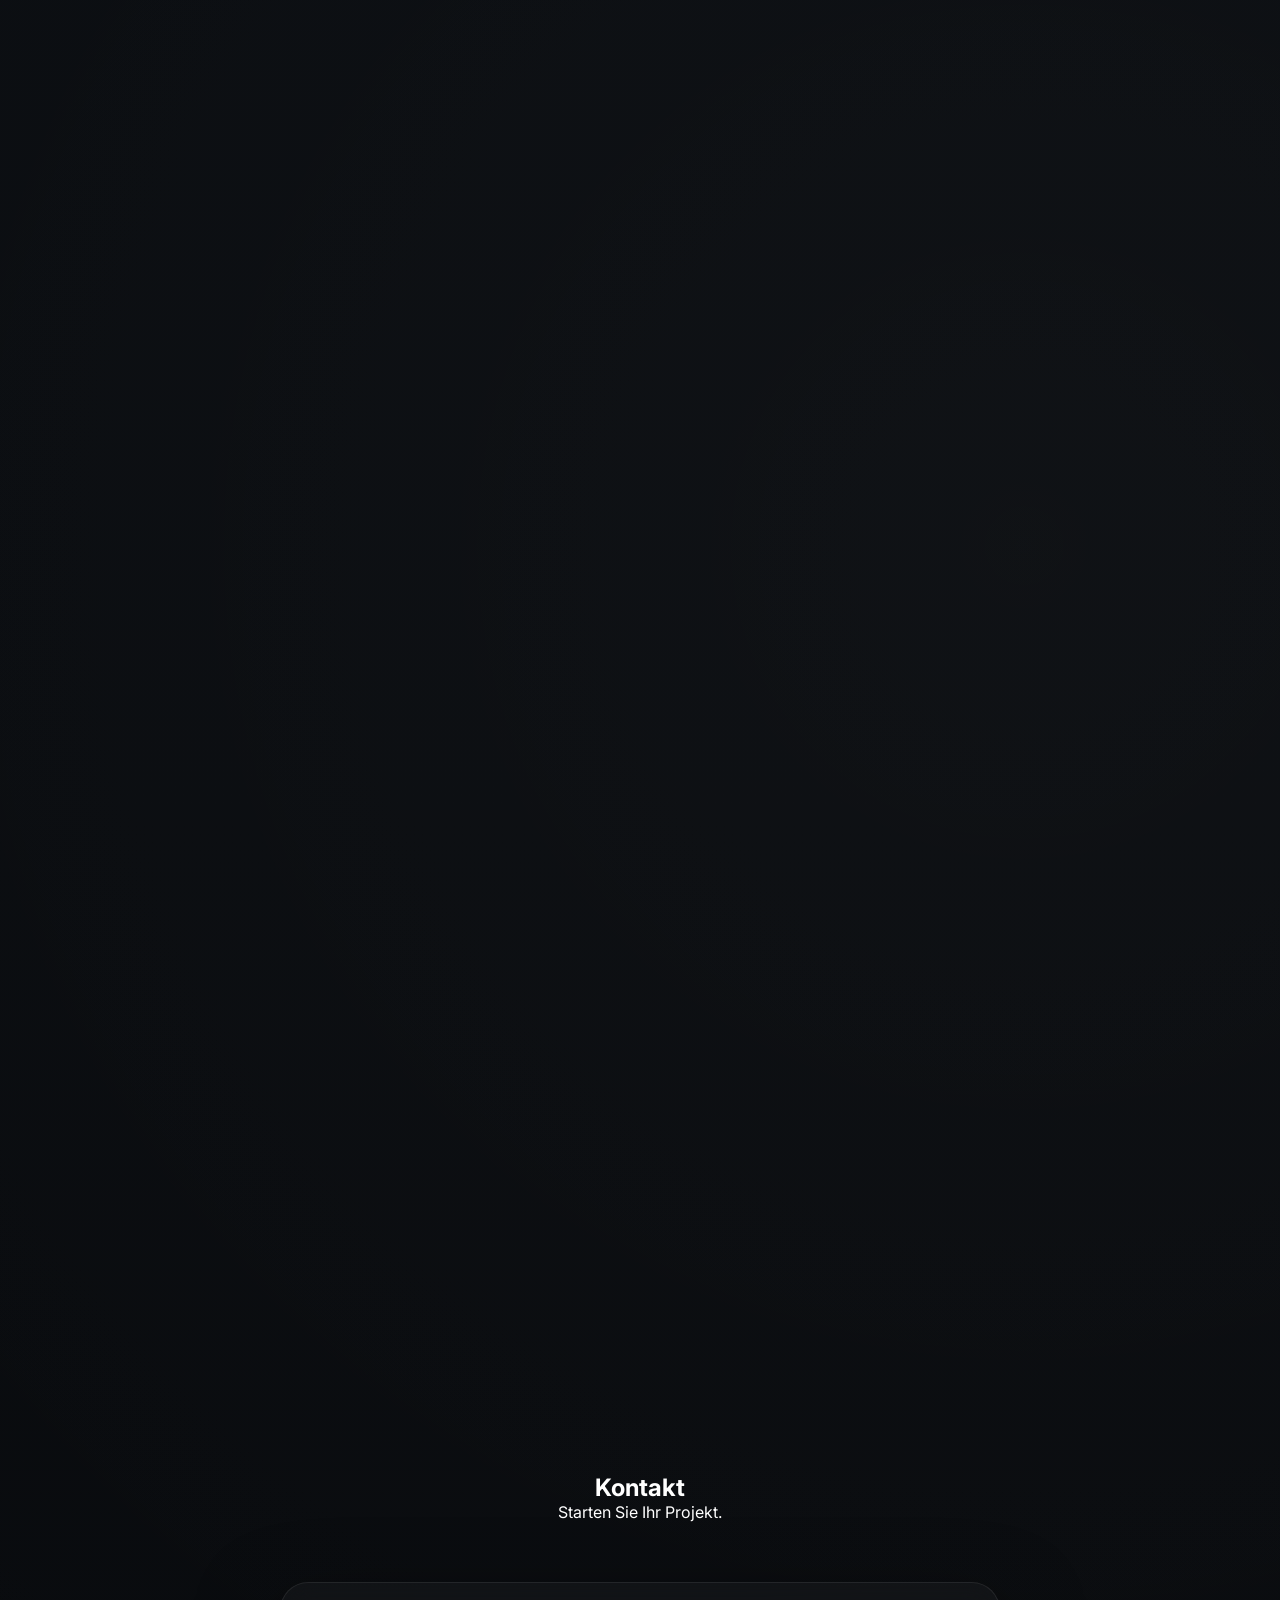
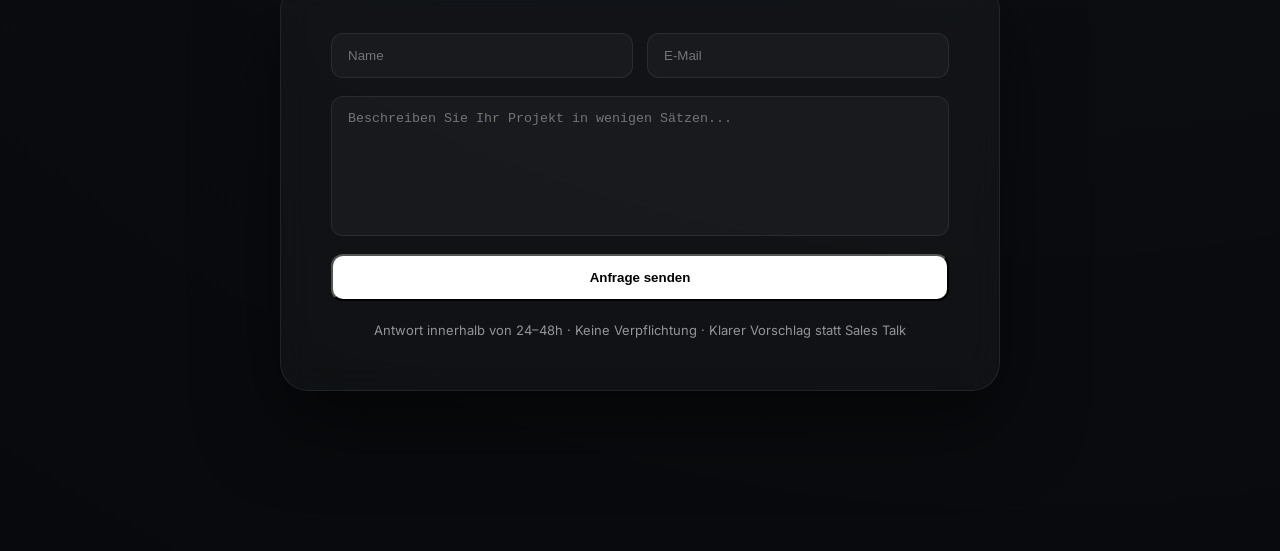
==== commit 55d20a52: "index.html aktualisieren" ====
--- a/index.html
+++ b/index.html
@@ -51,13 +51,16 @@
       für nachhaltiges und effizientes Wachstum kleinerer bis mittelgroßer Unternehmen.
     </p>
 
-
-
-  </div>
-
-</section>
-
-
+    <!-- 🔥 CTA -->
+    <div class="hero-actions">
+      <a href="strategie.html" class="cta-primary">
+        Ihr Unternehmen in die Zukunft bringen →
+      </a>
+    </div>
+
+  </div>
+
+</section>
 <!-- SERVICES -->
 <section id="services" class="section services">
 
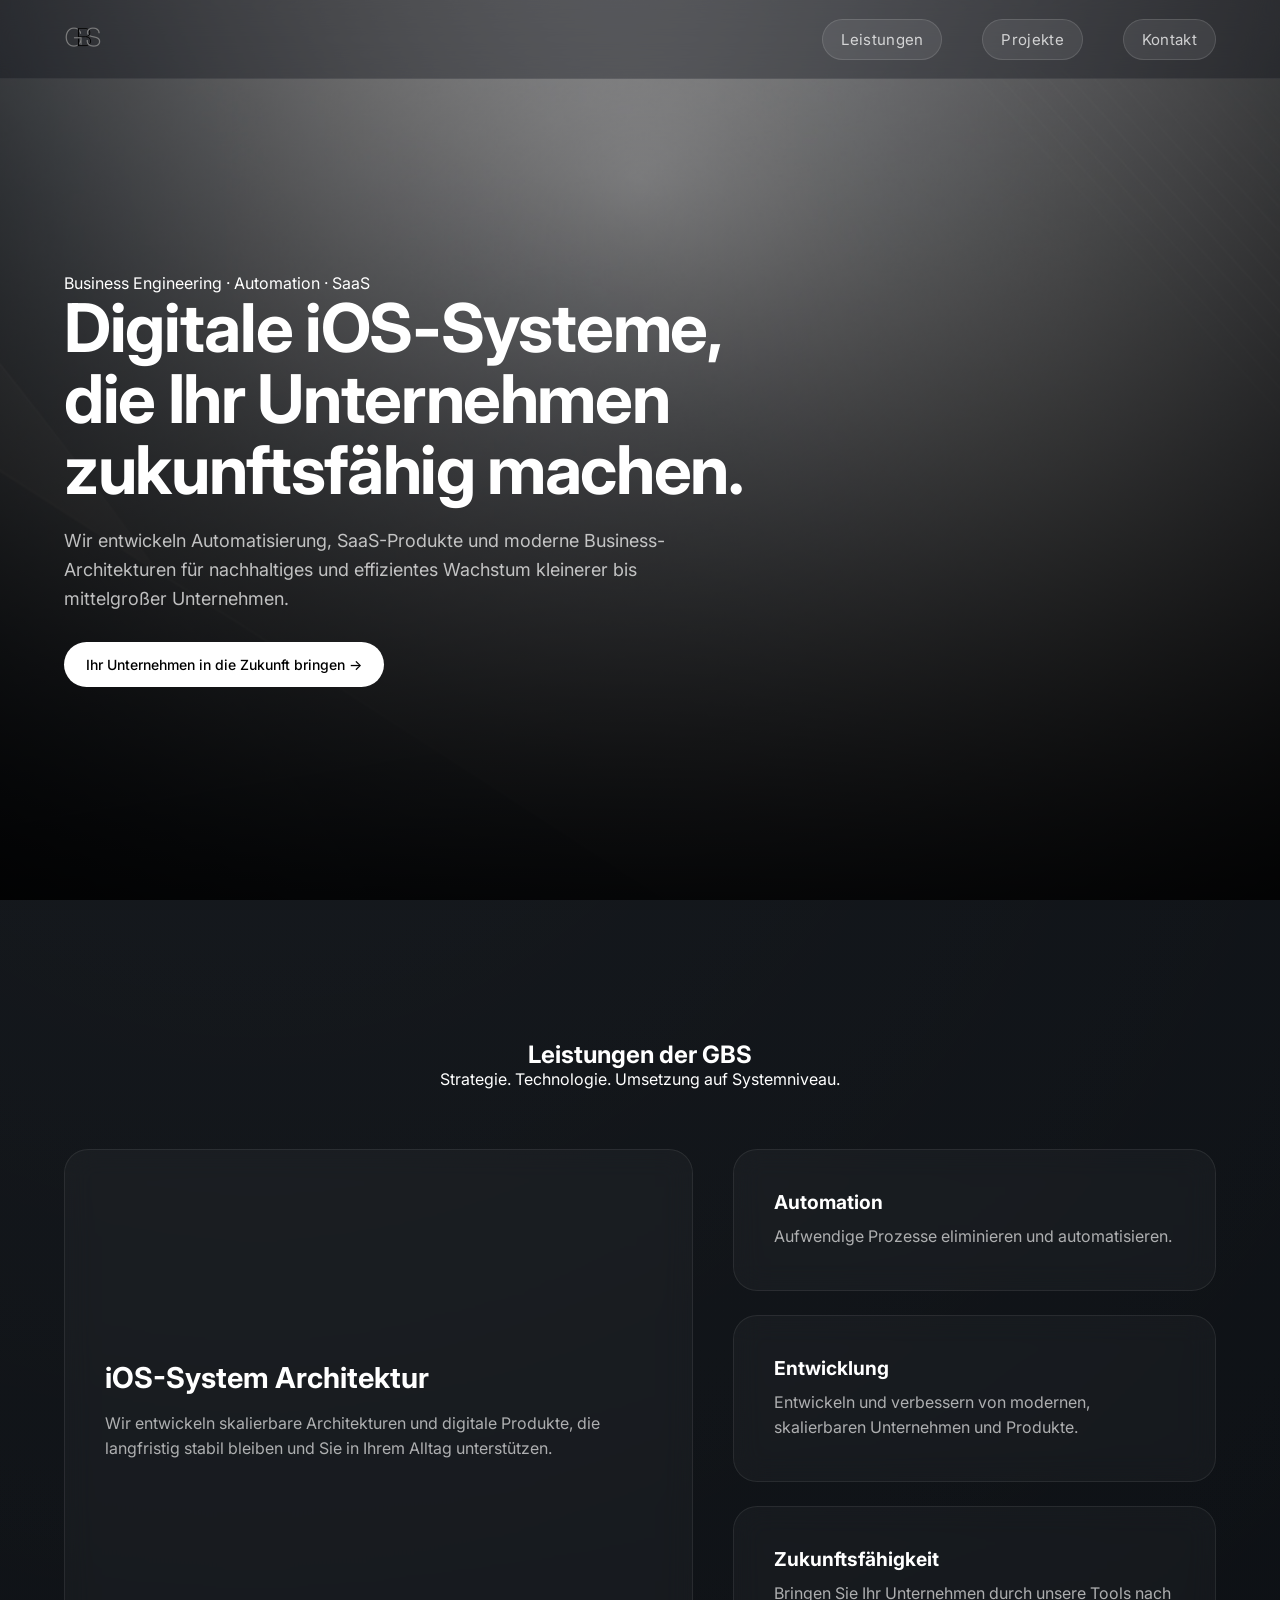
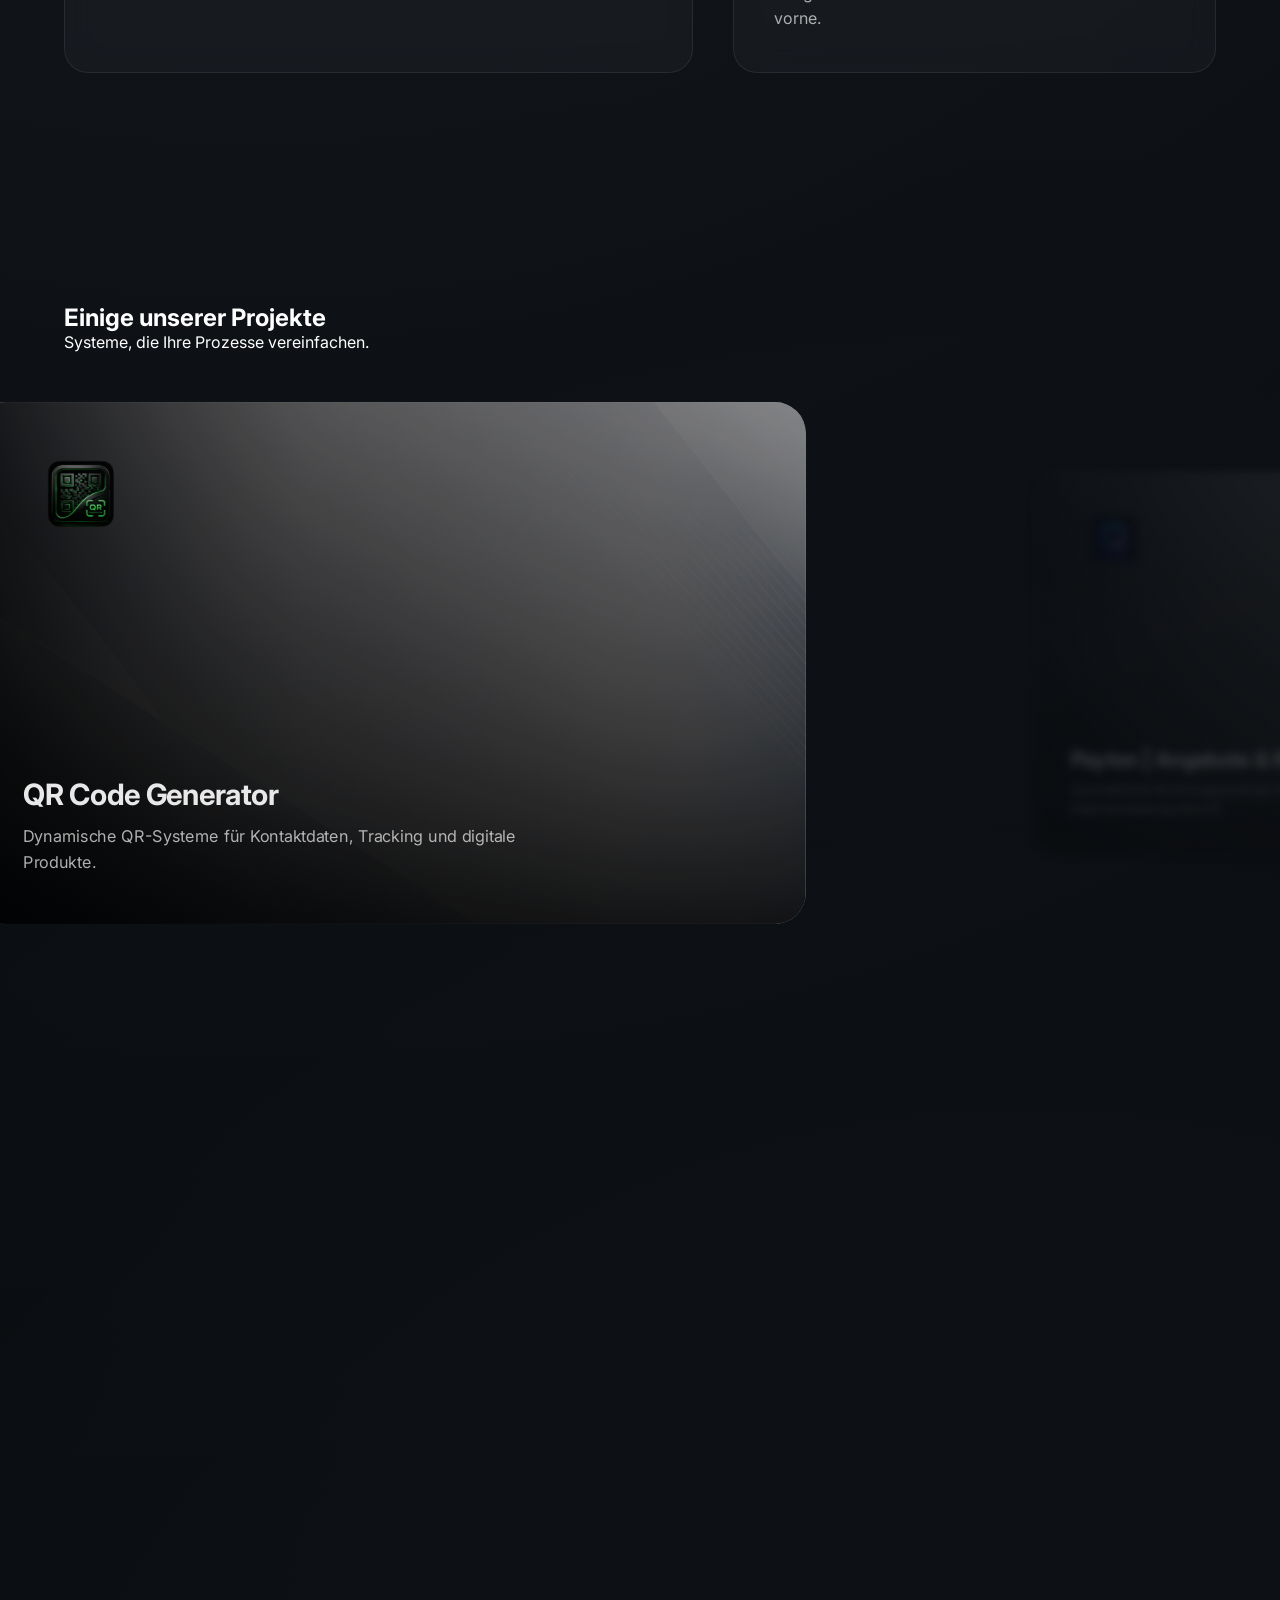
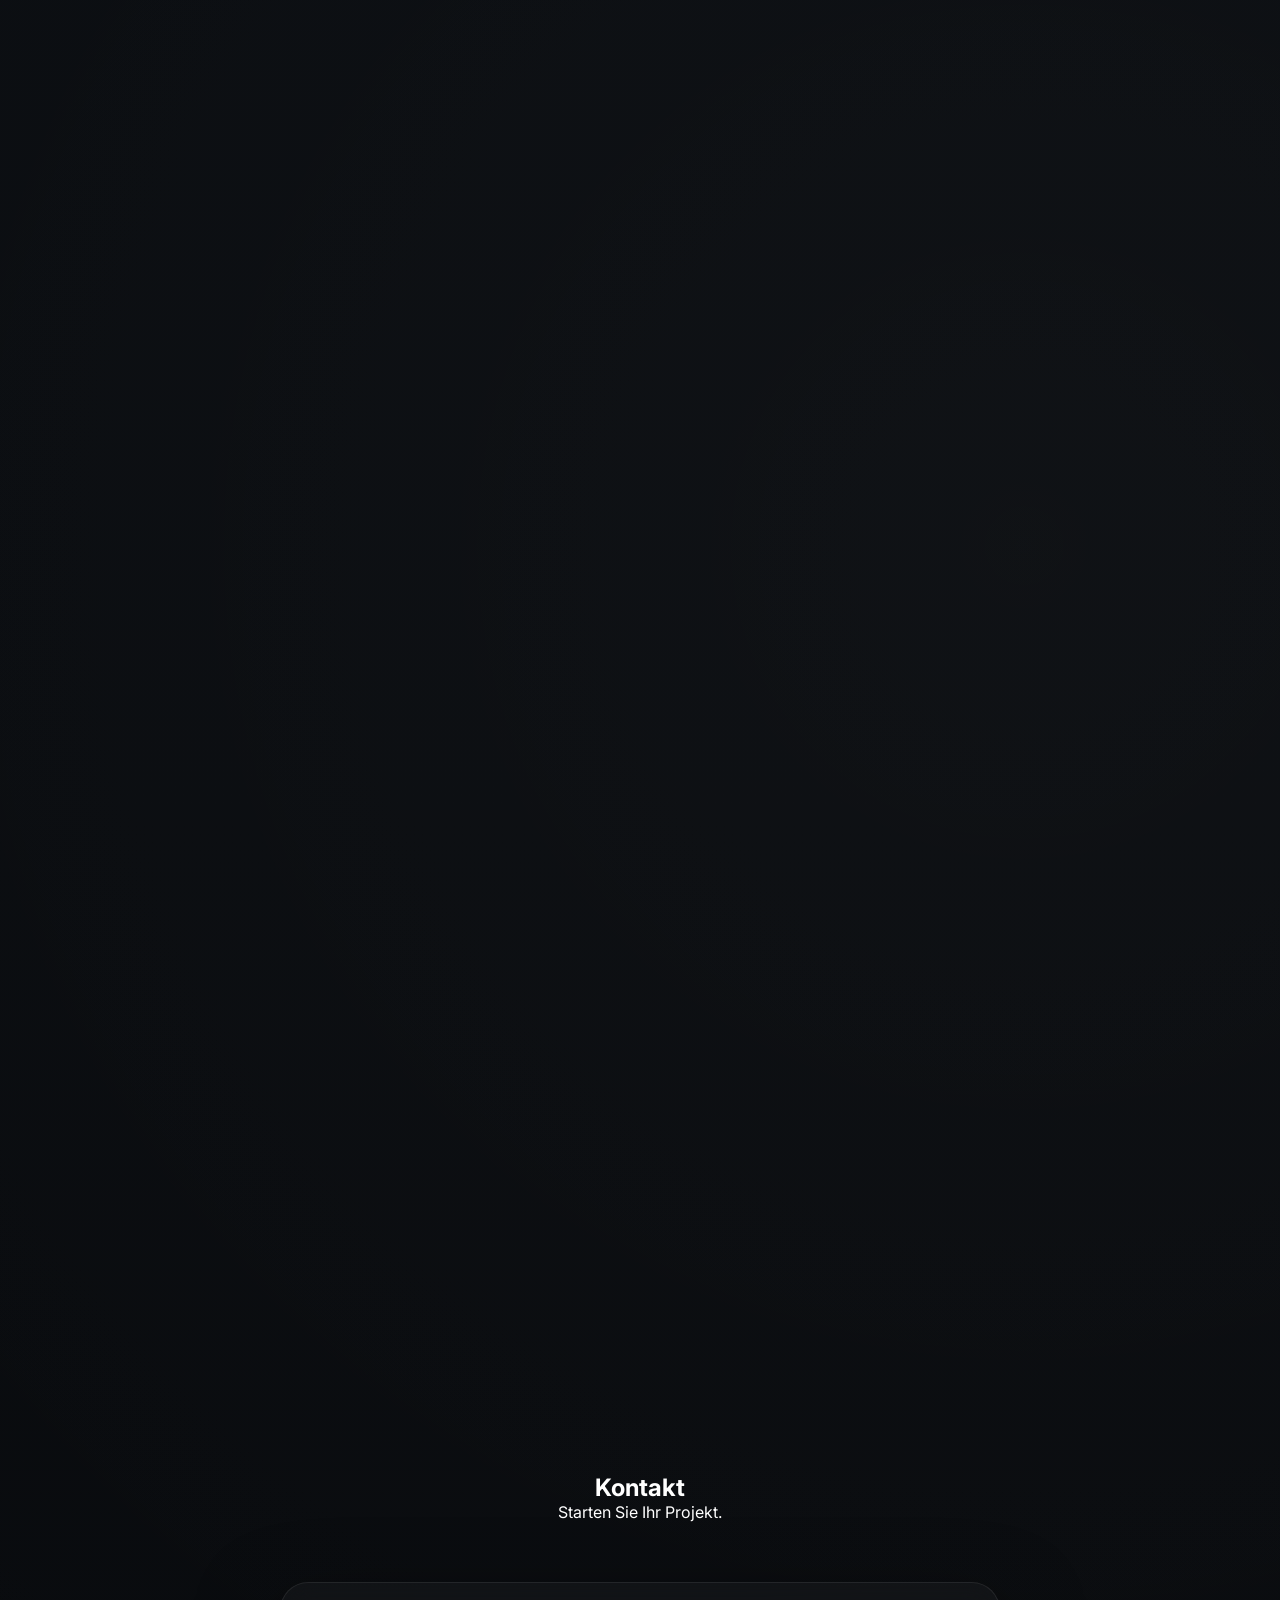
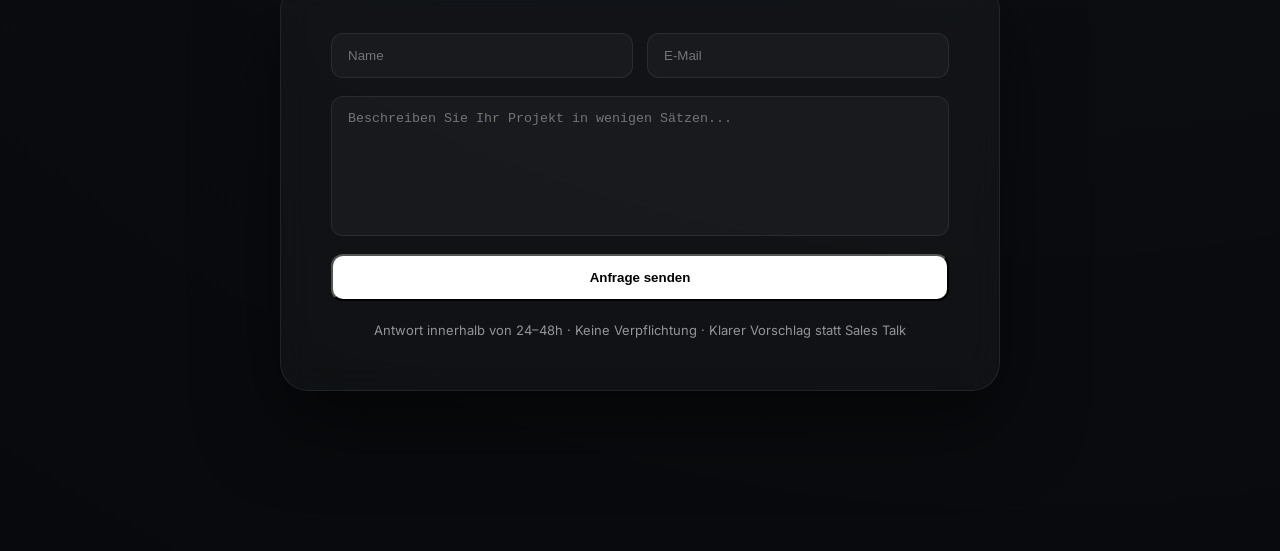
==== commit ce54c4d4: "index.html aktualisieren" ====
--- a/index.html
+++ b/index.html
@@ -4,7 +4,8 @@
   <meta charset="UTF-8" />
   <meta name="viewport" content="width=device-width, initial-scale=1.0"/>
 
-  <title>GBS | Business Solutions</title>
+<title>GBS | Business Engineering</title>
+<link rel="icon" type="image/png" href="IMG_1088.png">
 
   <link rel="stylesheet" href="styles.css">
   <link href="https://fonts.googleapis.com/css2?family=Inter:wght@300;400;500;600;700&display=swap" rel="stylesheet">
--- a/styles.css
+++ b/styles.css
@@ -854,4 +854,29 @@
 .cta-btn:hover {
   transform: translateY(-2px);
   background: rgba(255,255,255,0.9);
+}
+.hero-actions {
+  margin-top: 28px;
+}
+
+.cta-primary {
+  display: inline-block;
+
+  padding: 14px 22px;
+  border-radius: 999px;
+
+  background: white;
+  color: black;
+
+  font-weight: 500;
+  font-size: 14px;
+
+  text-decoration: none;
+
+  transition: 0.25s ease;
+}
+
+.cta-primary:hover {
+  transform: translateY(-2px);
+  background: rgba(255,255,255,0.9);
 }
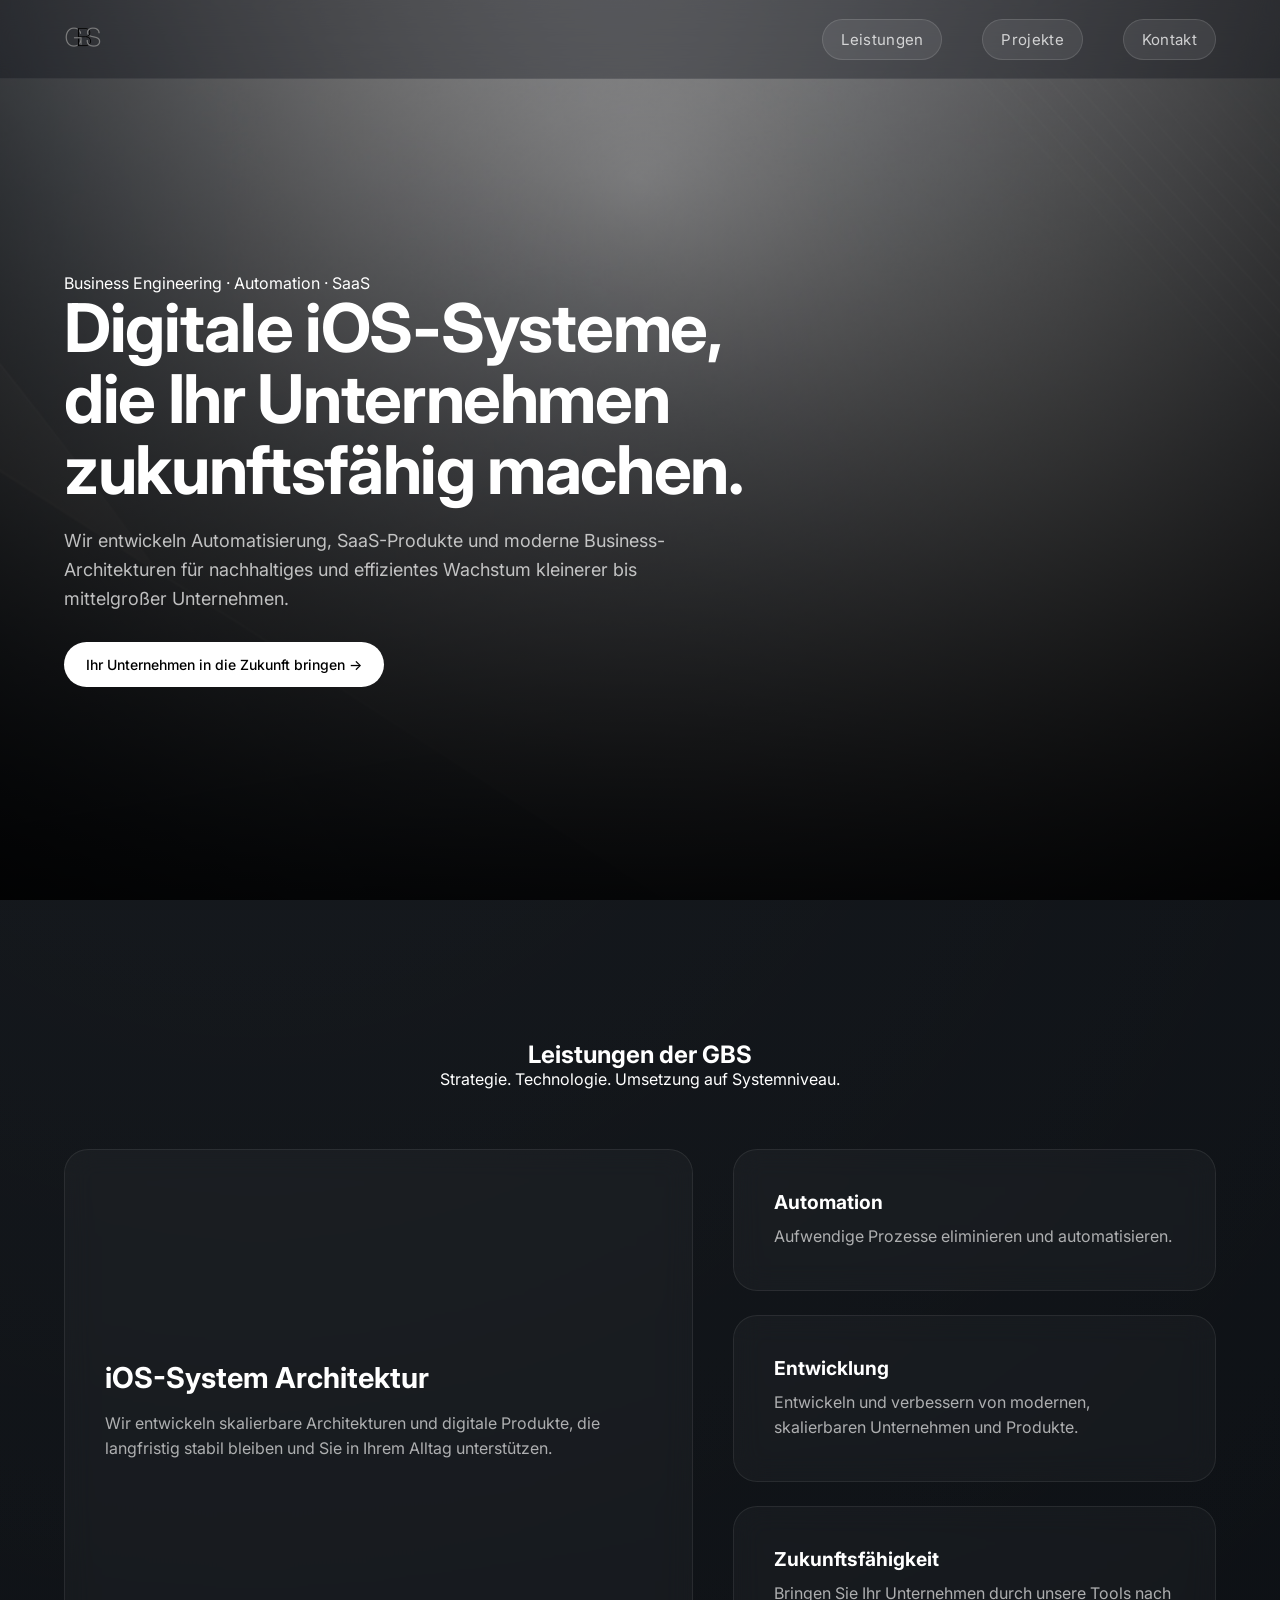
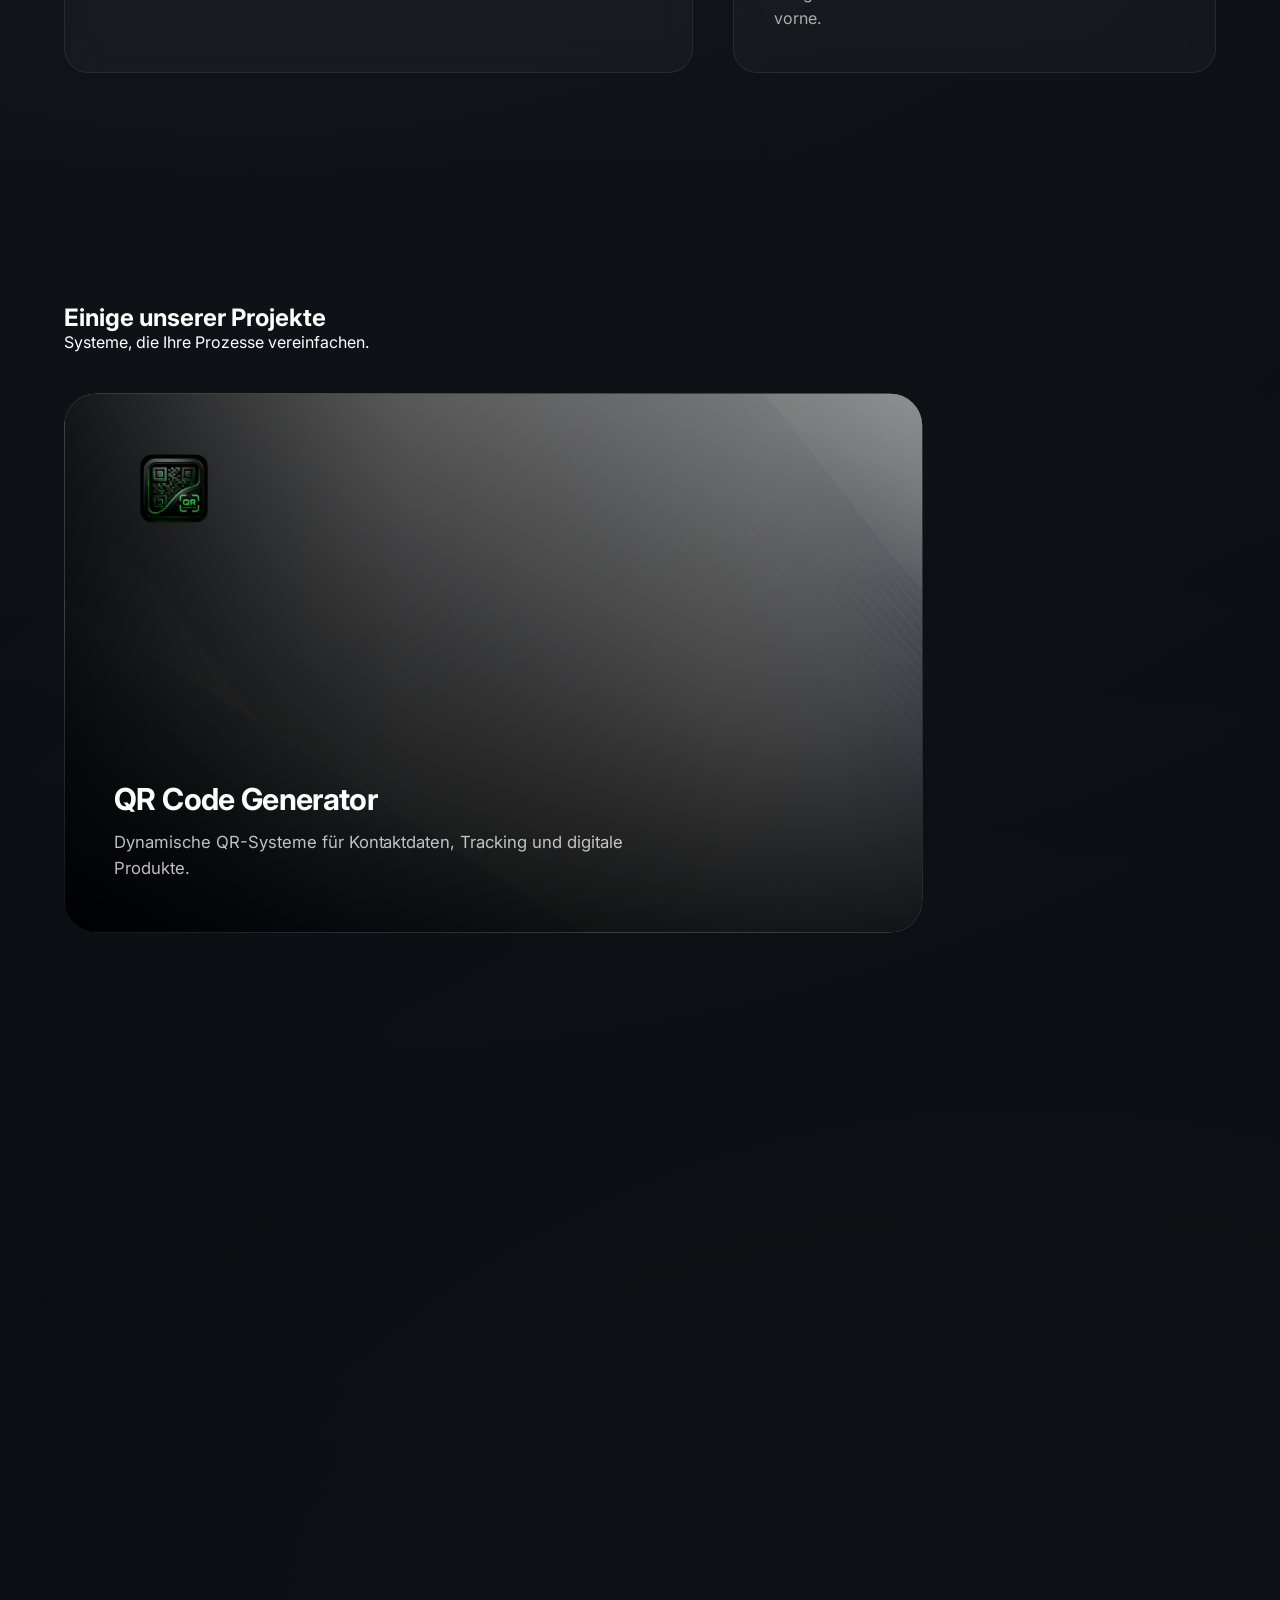
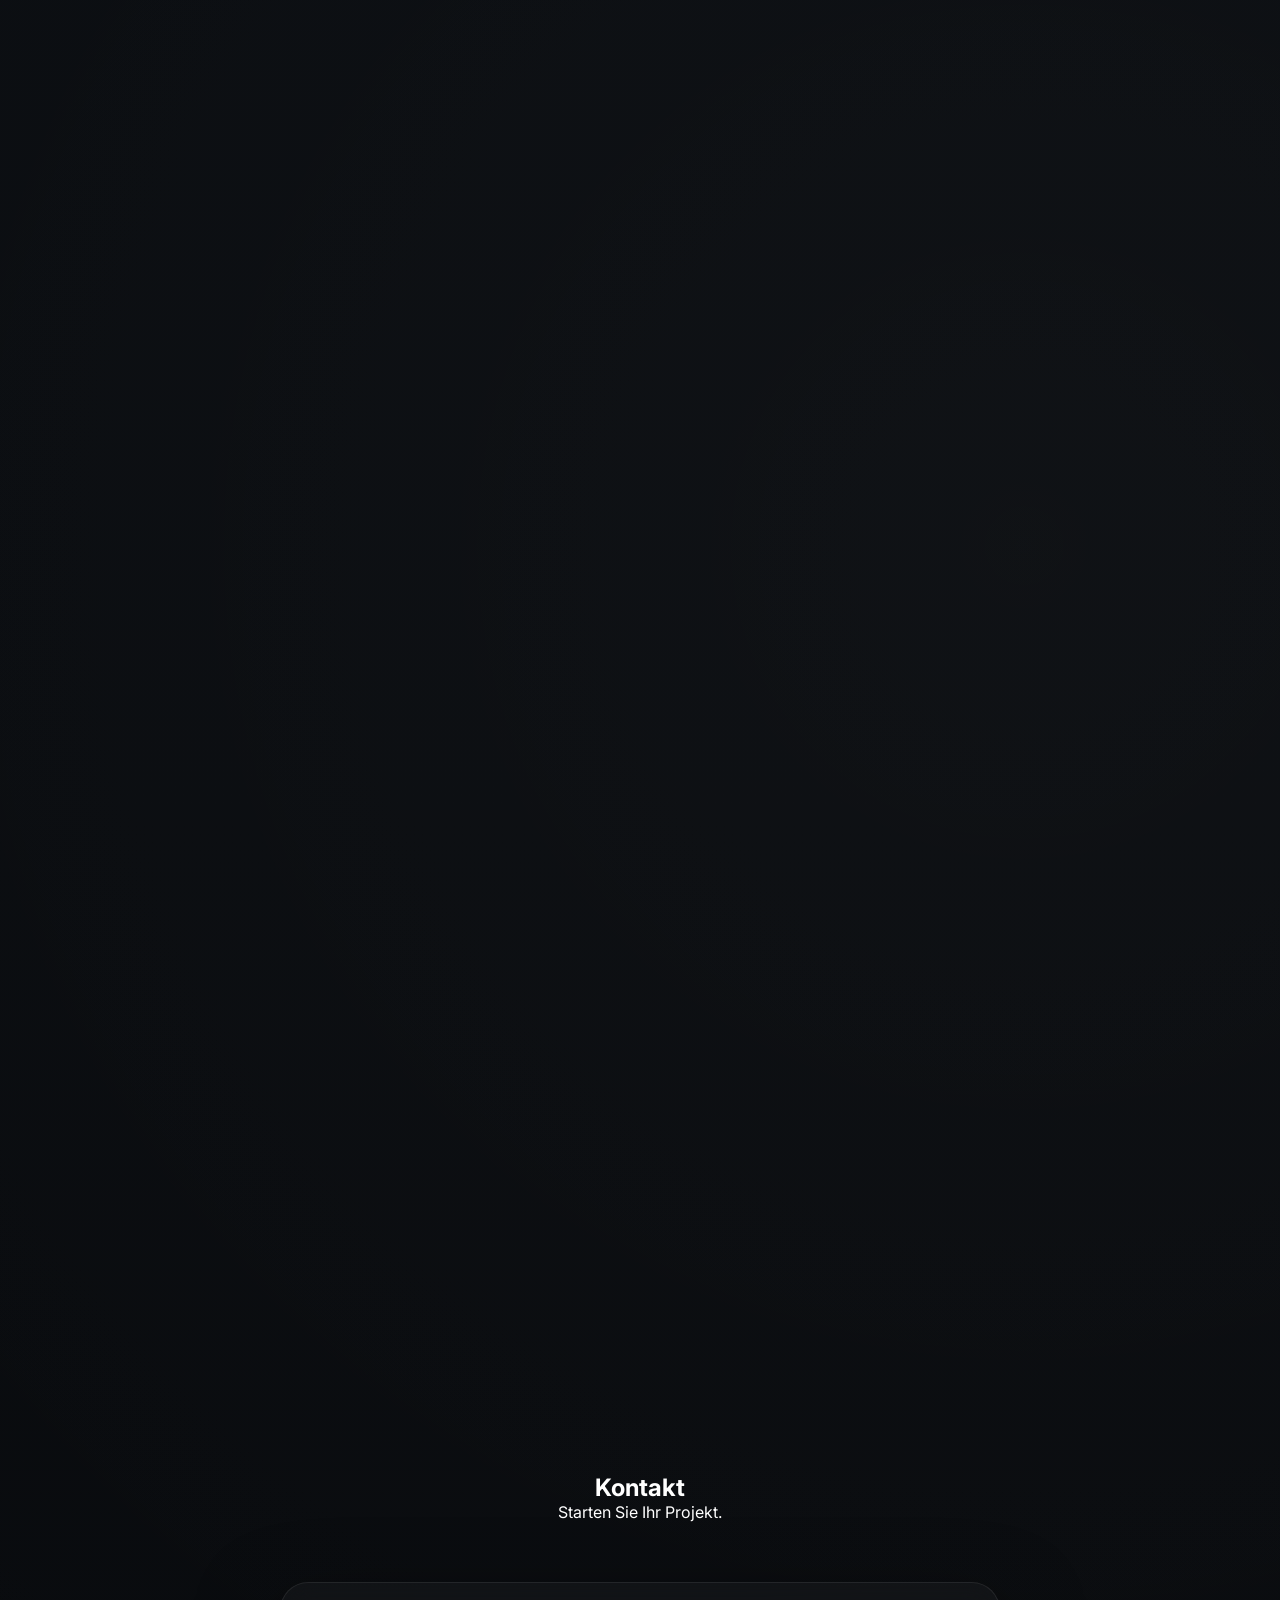
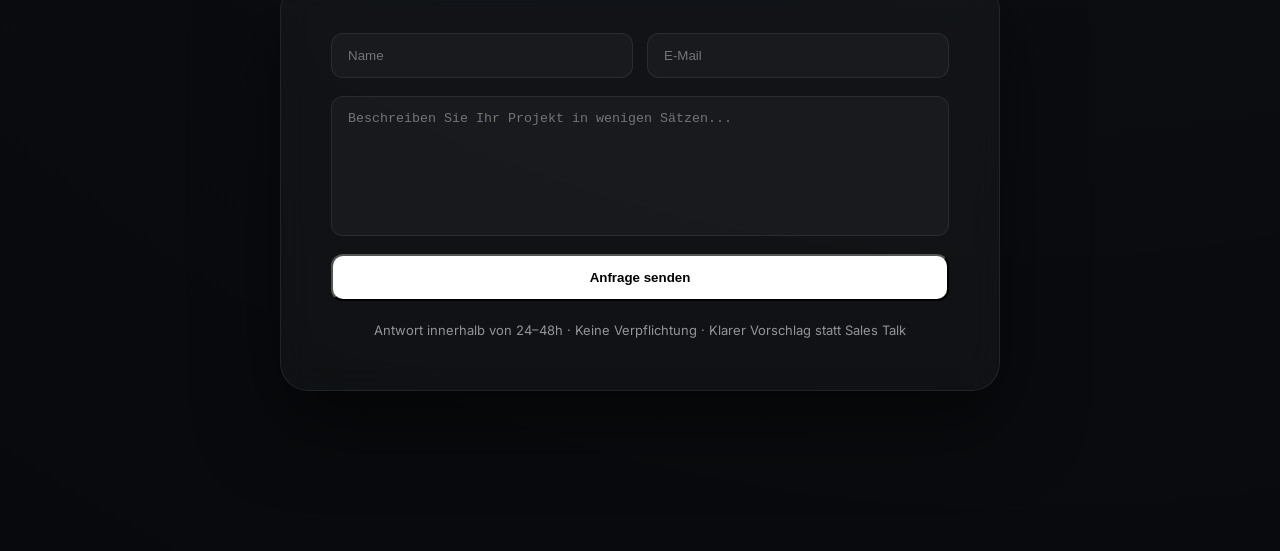
==== commit 480b55fa: "Update favicon link in index.html" ====
--- a/index.html
+++ b/index.html
@@ -5,7 +5,7 @@
   <meta name="viewport" content="width=device-width, initial-scale=1.0"/>
 
 <title>GBS | Business Engineering</title>
-<link rel="icon" type="image/png" href="IMG_1088.png">
+<link rel="icon" type="image/png" href="IMG_1211.png">
 
   <link rel="stylesheet" href="styles.css">
   <link href="https://fonts.googleapis.com/css2?family=Inter:wght@300;400;500;600;700&display=swap" rel="stylesheet">
@@ -219,4 +219,4 @@
 <script src="script.js"></script>
 
 </body>
-</html>+</html>
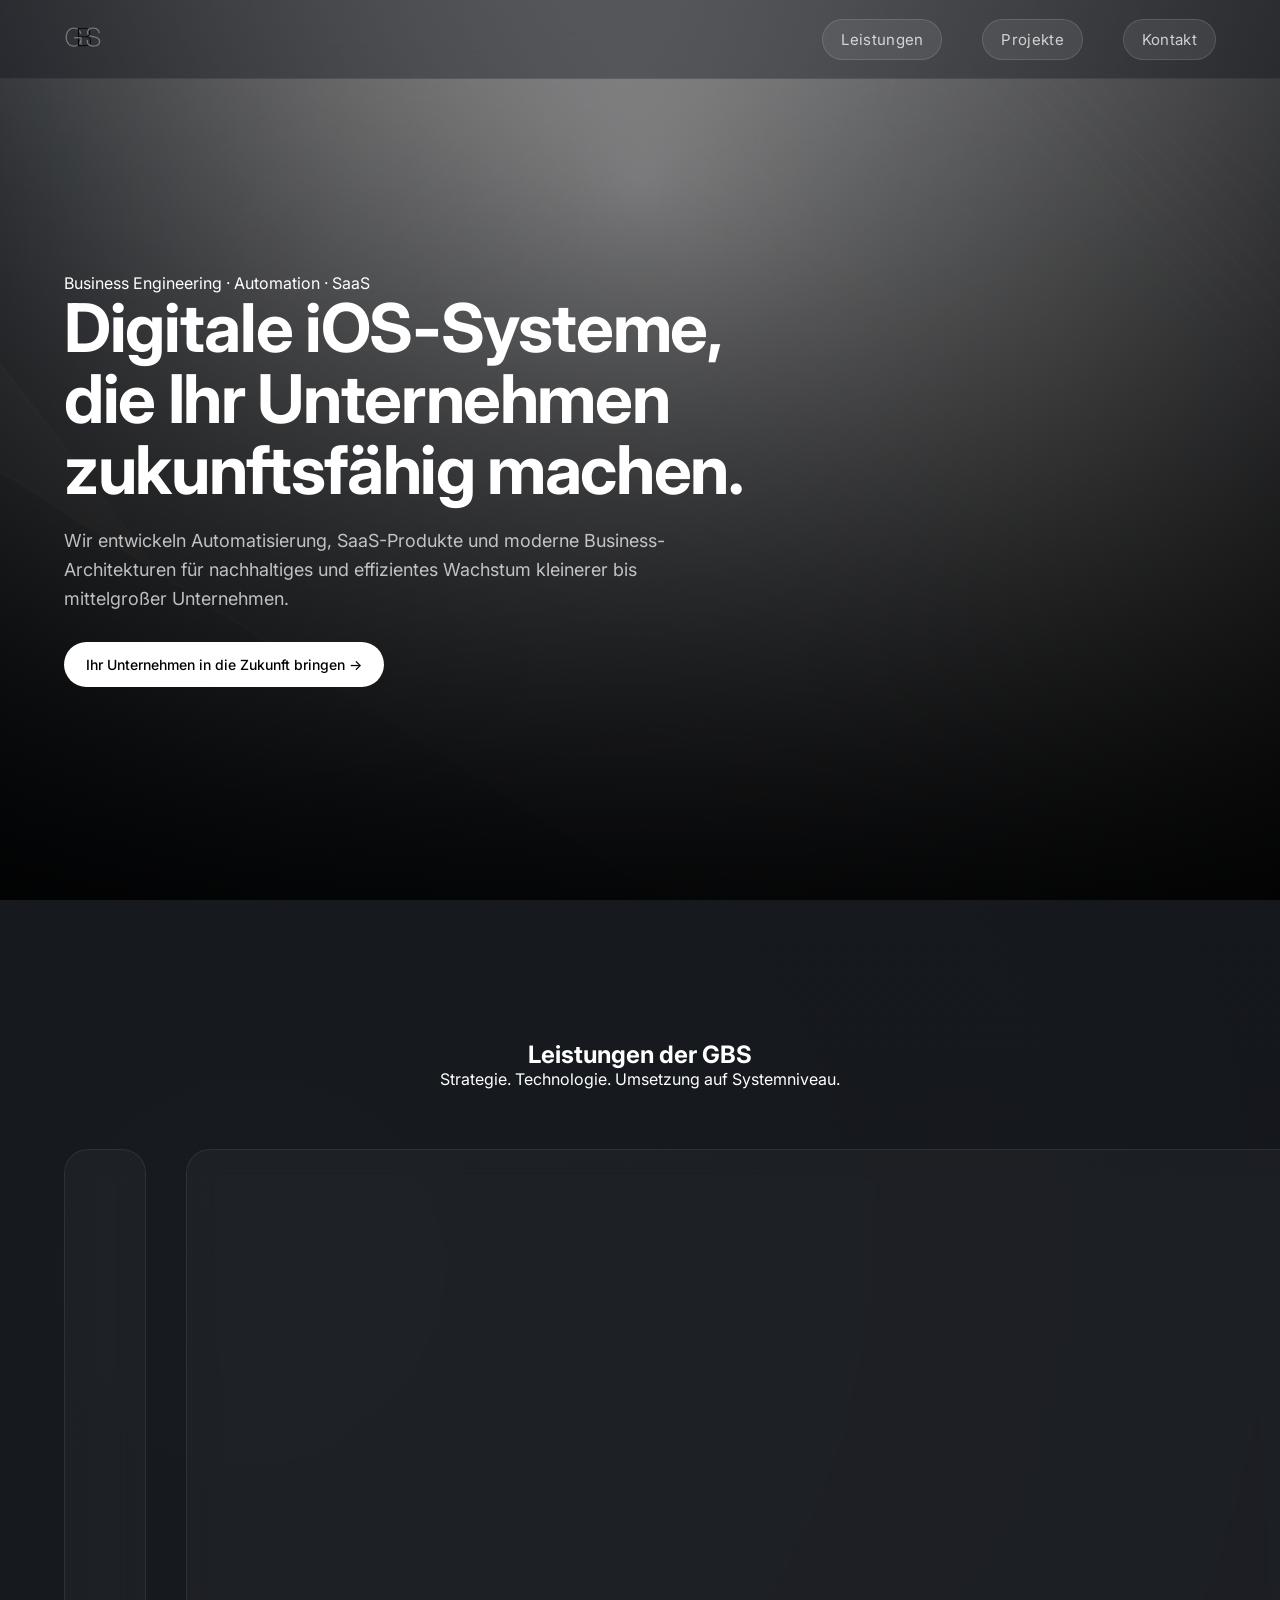
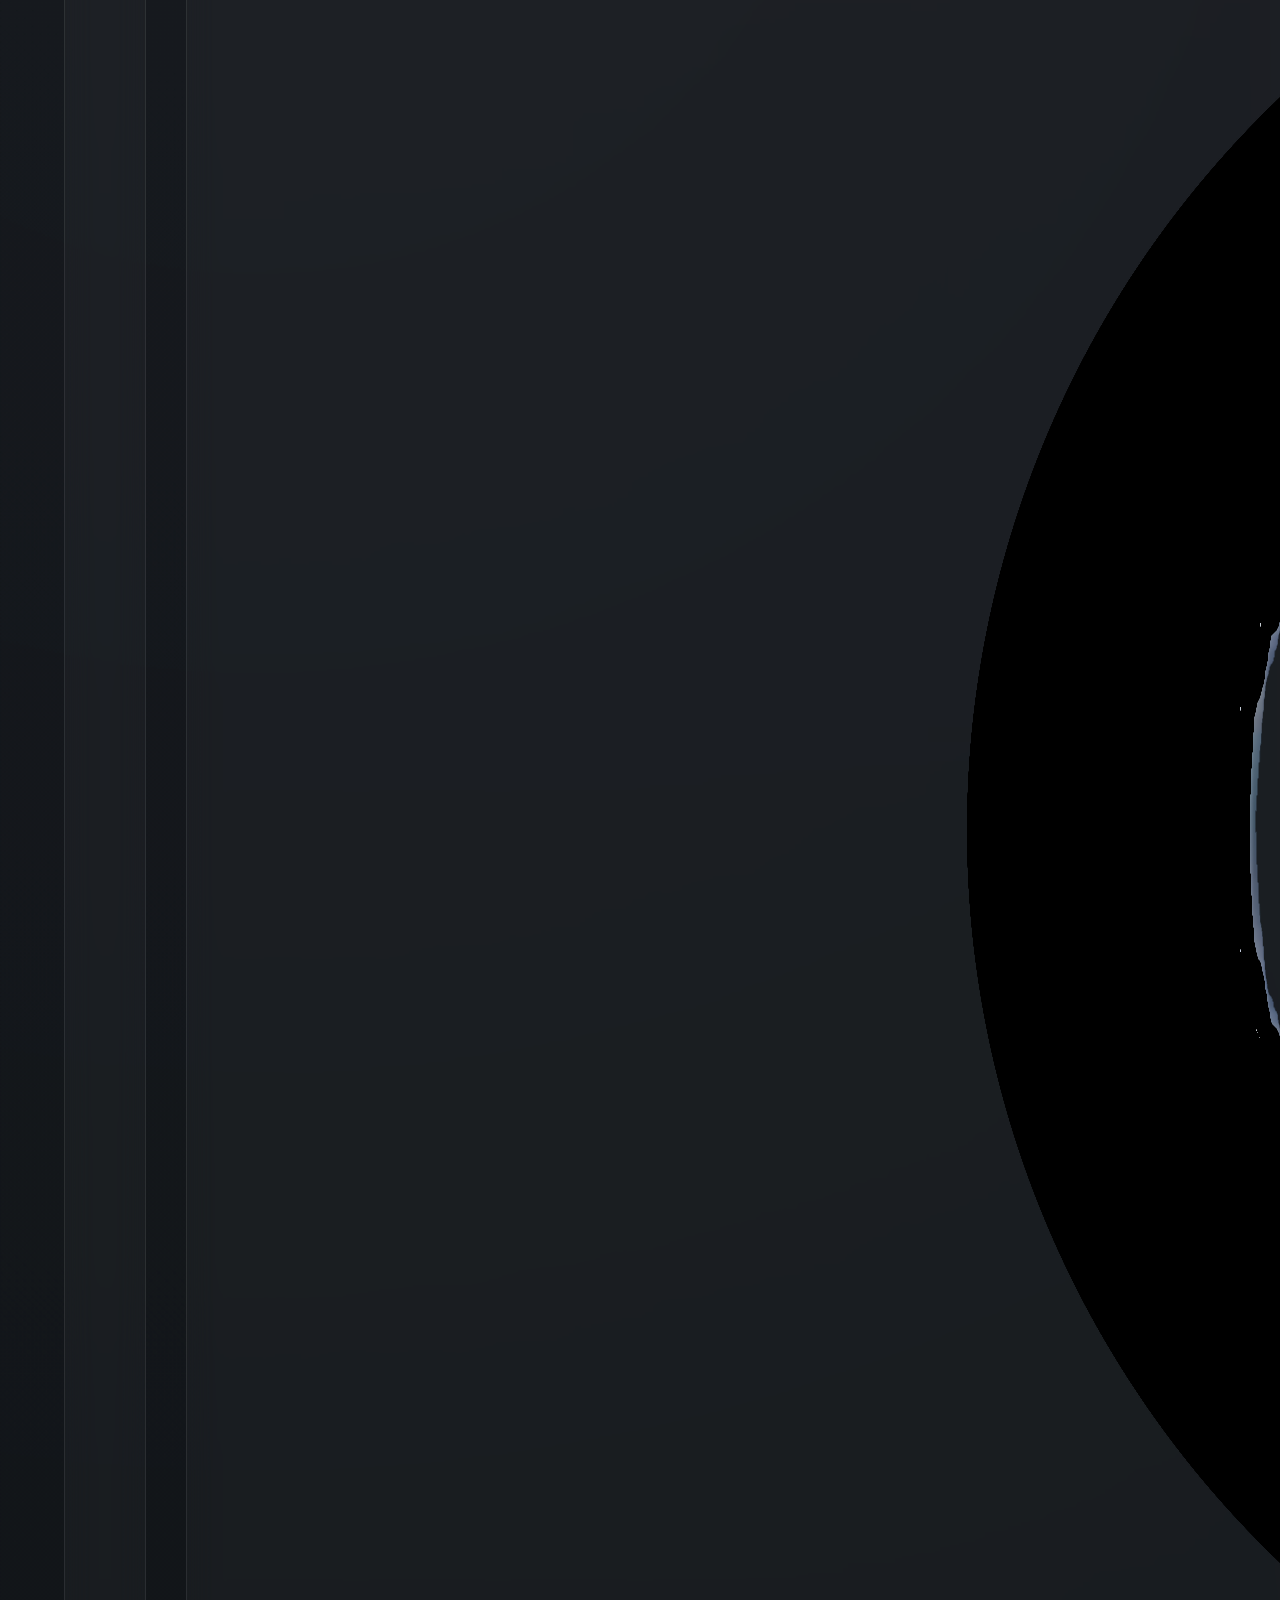
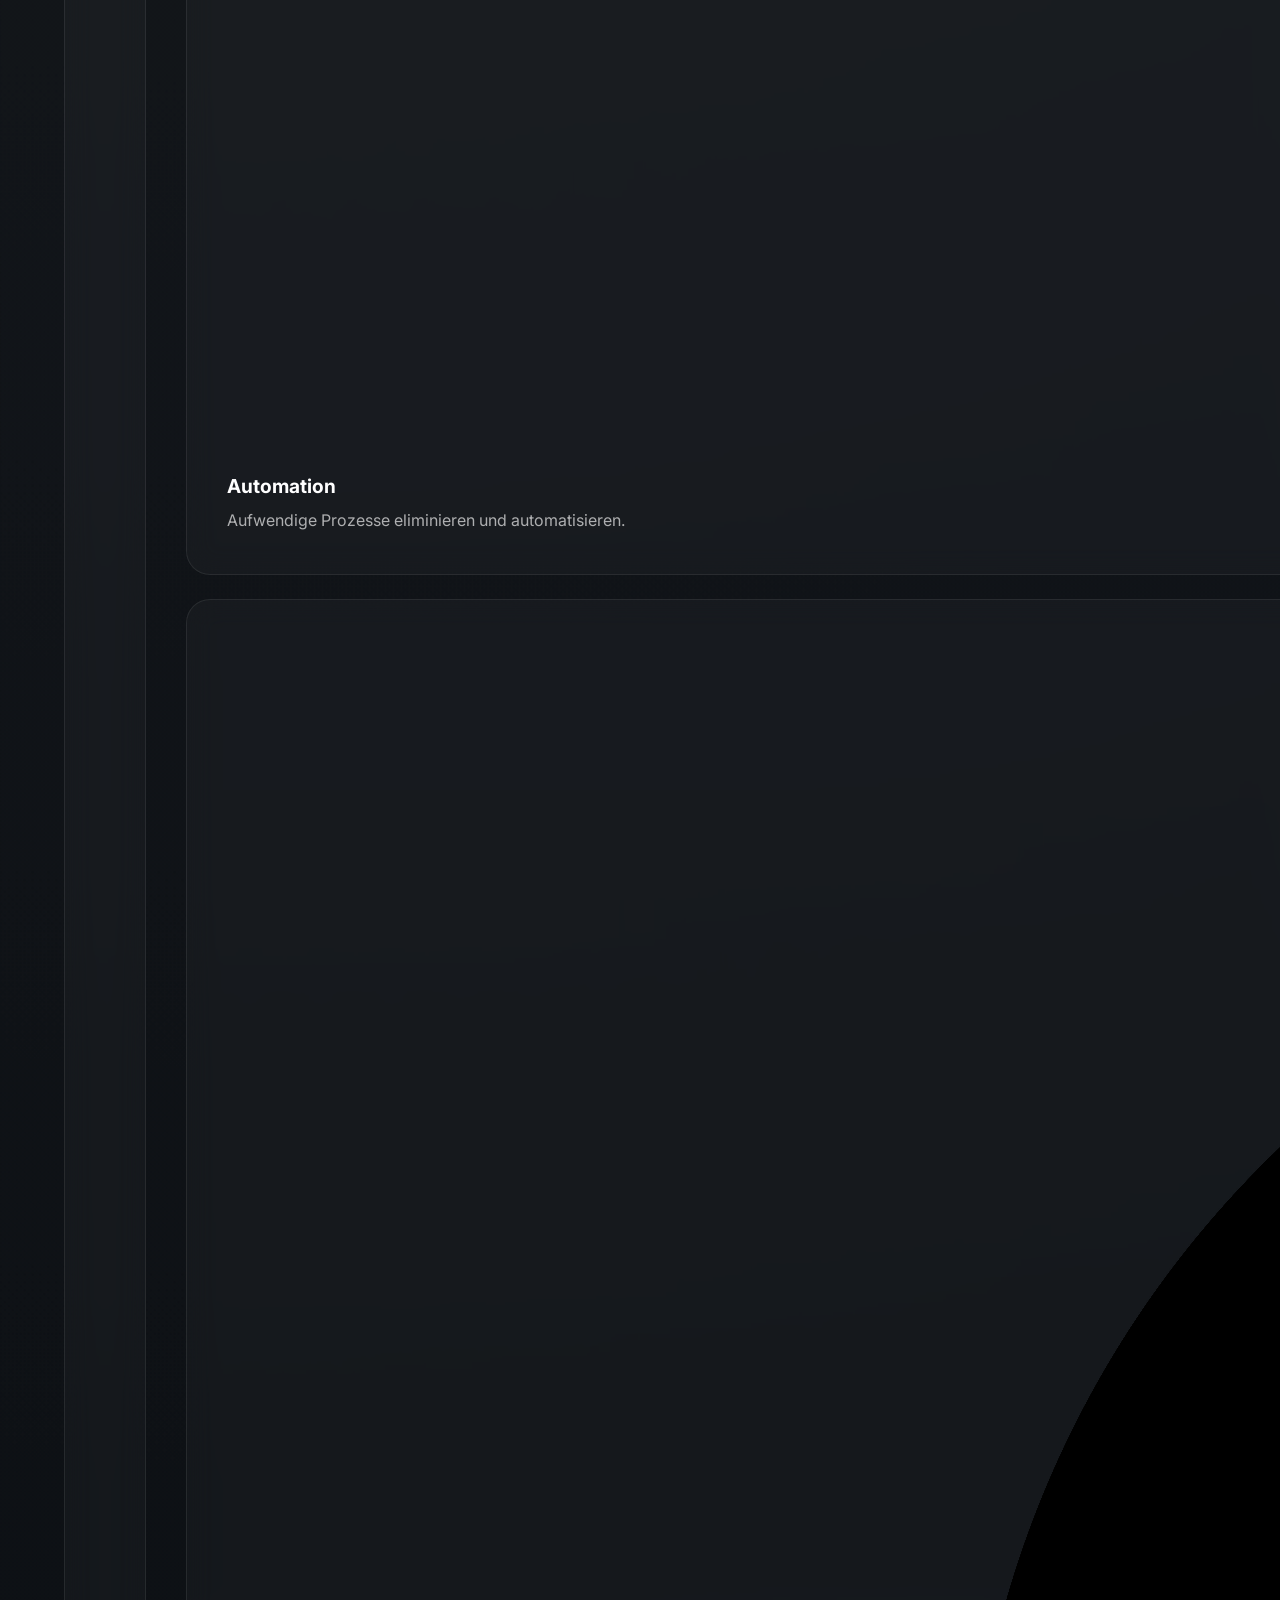
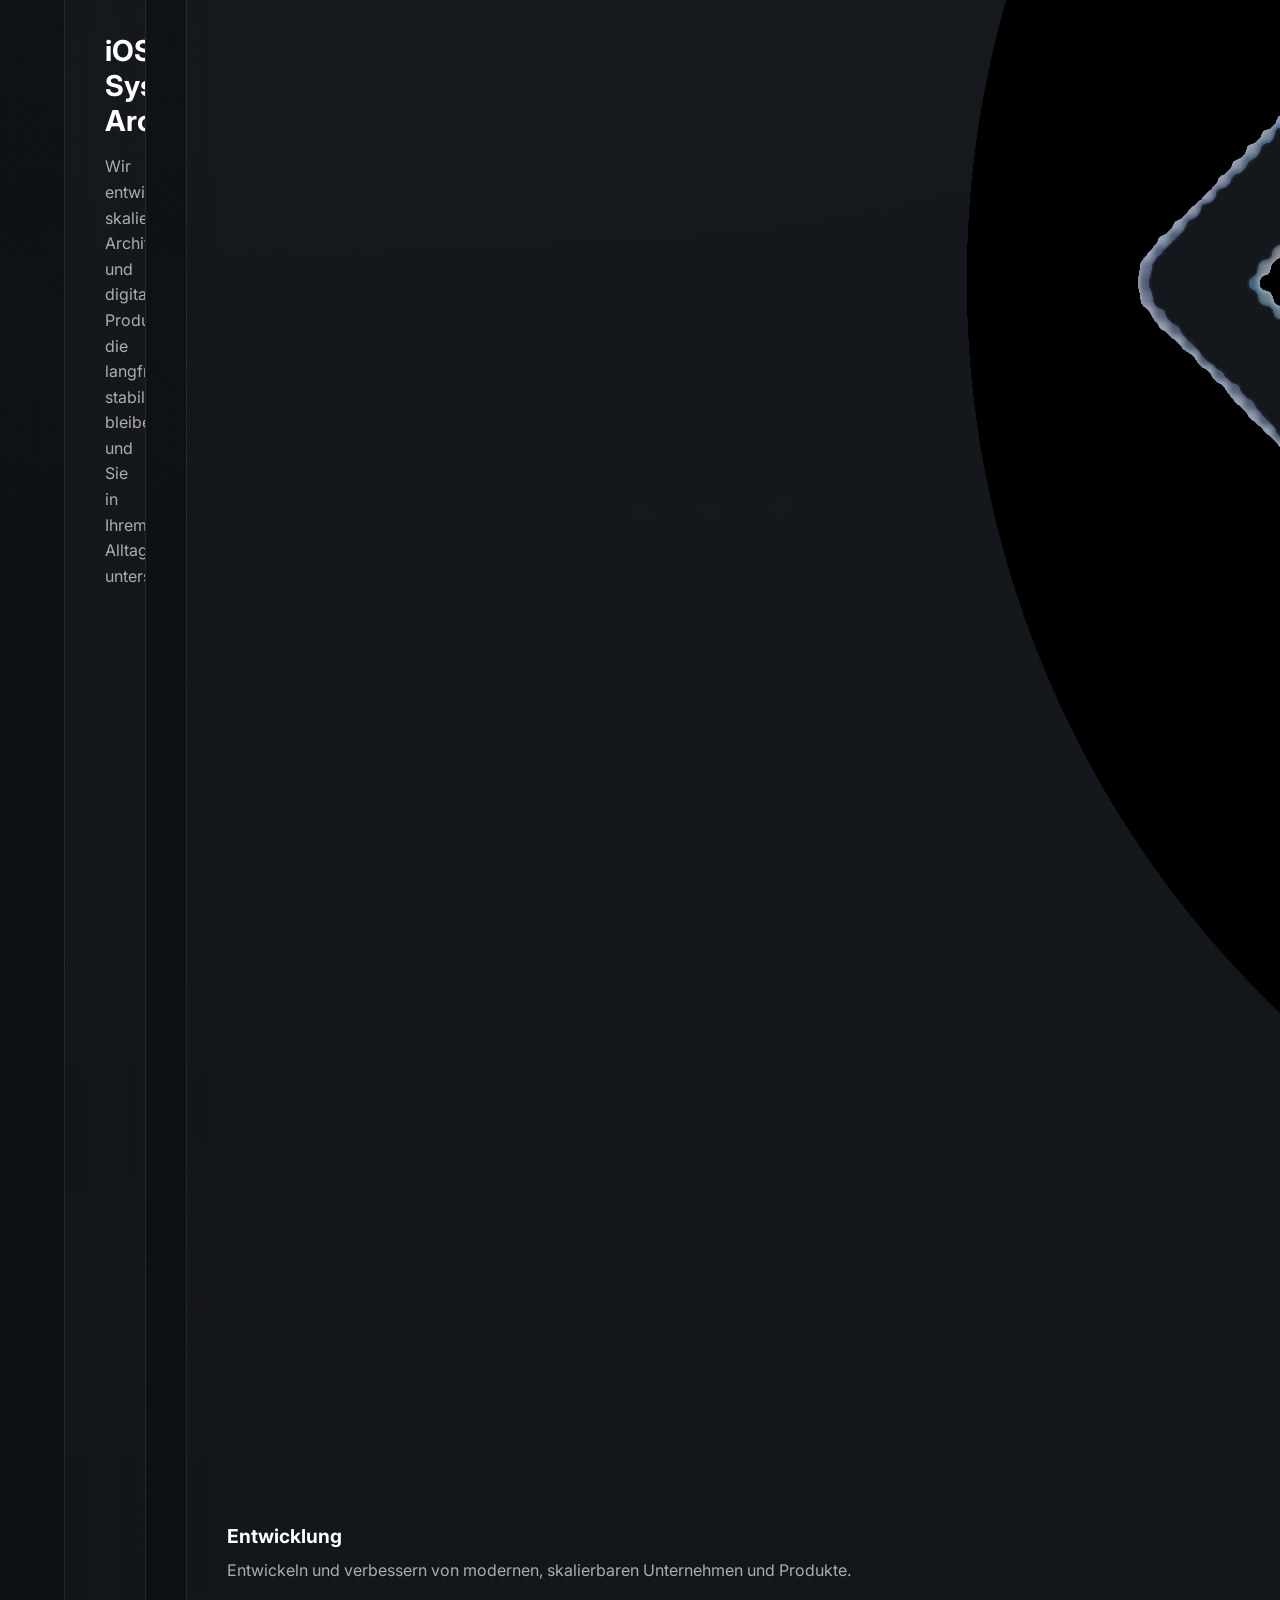
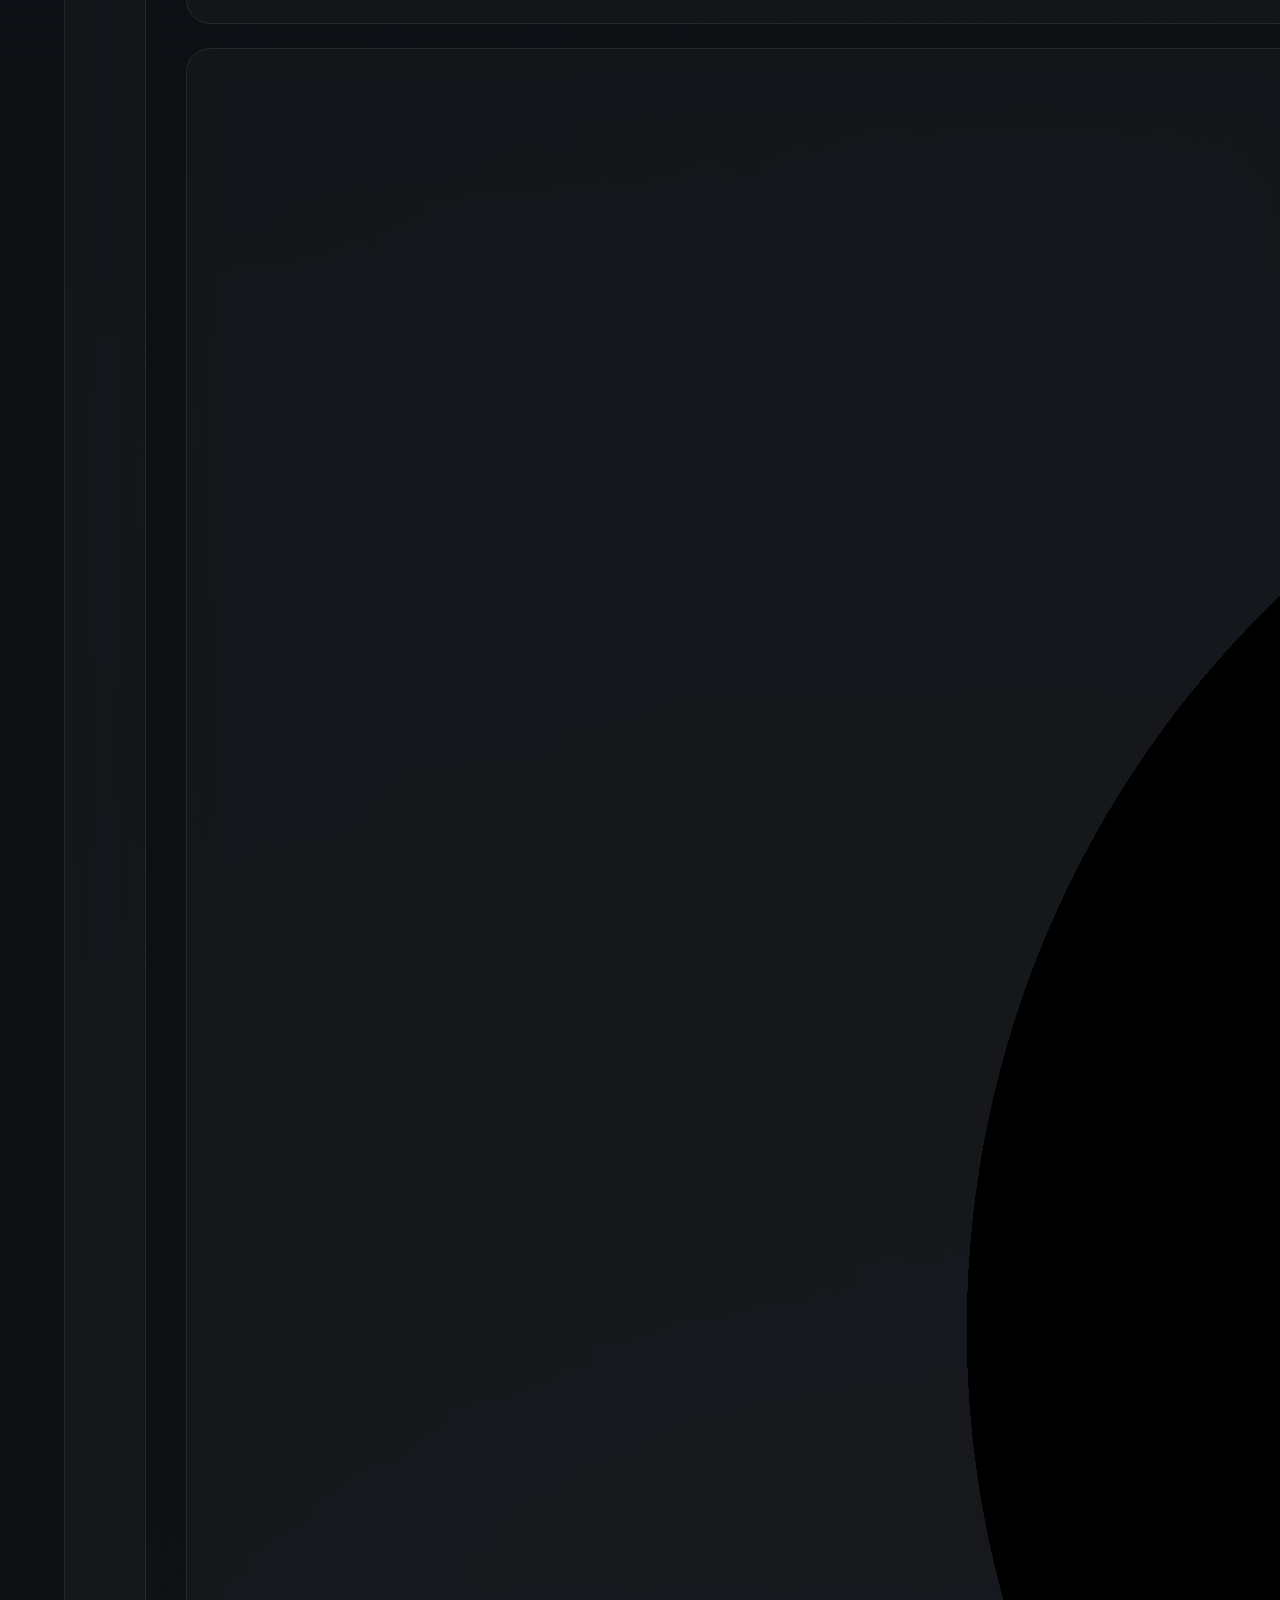
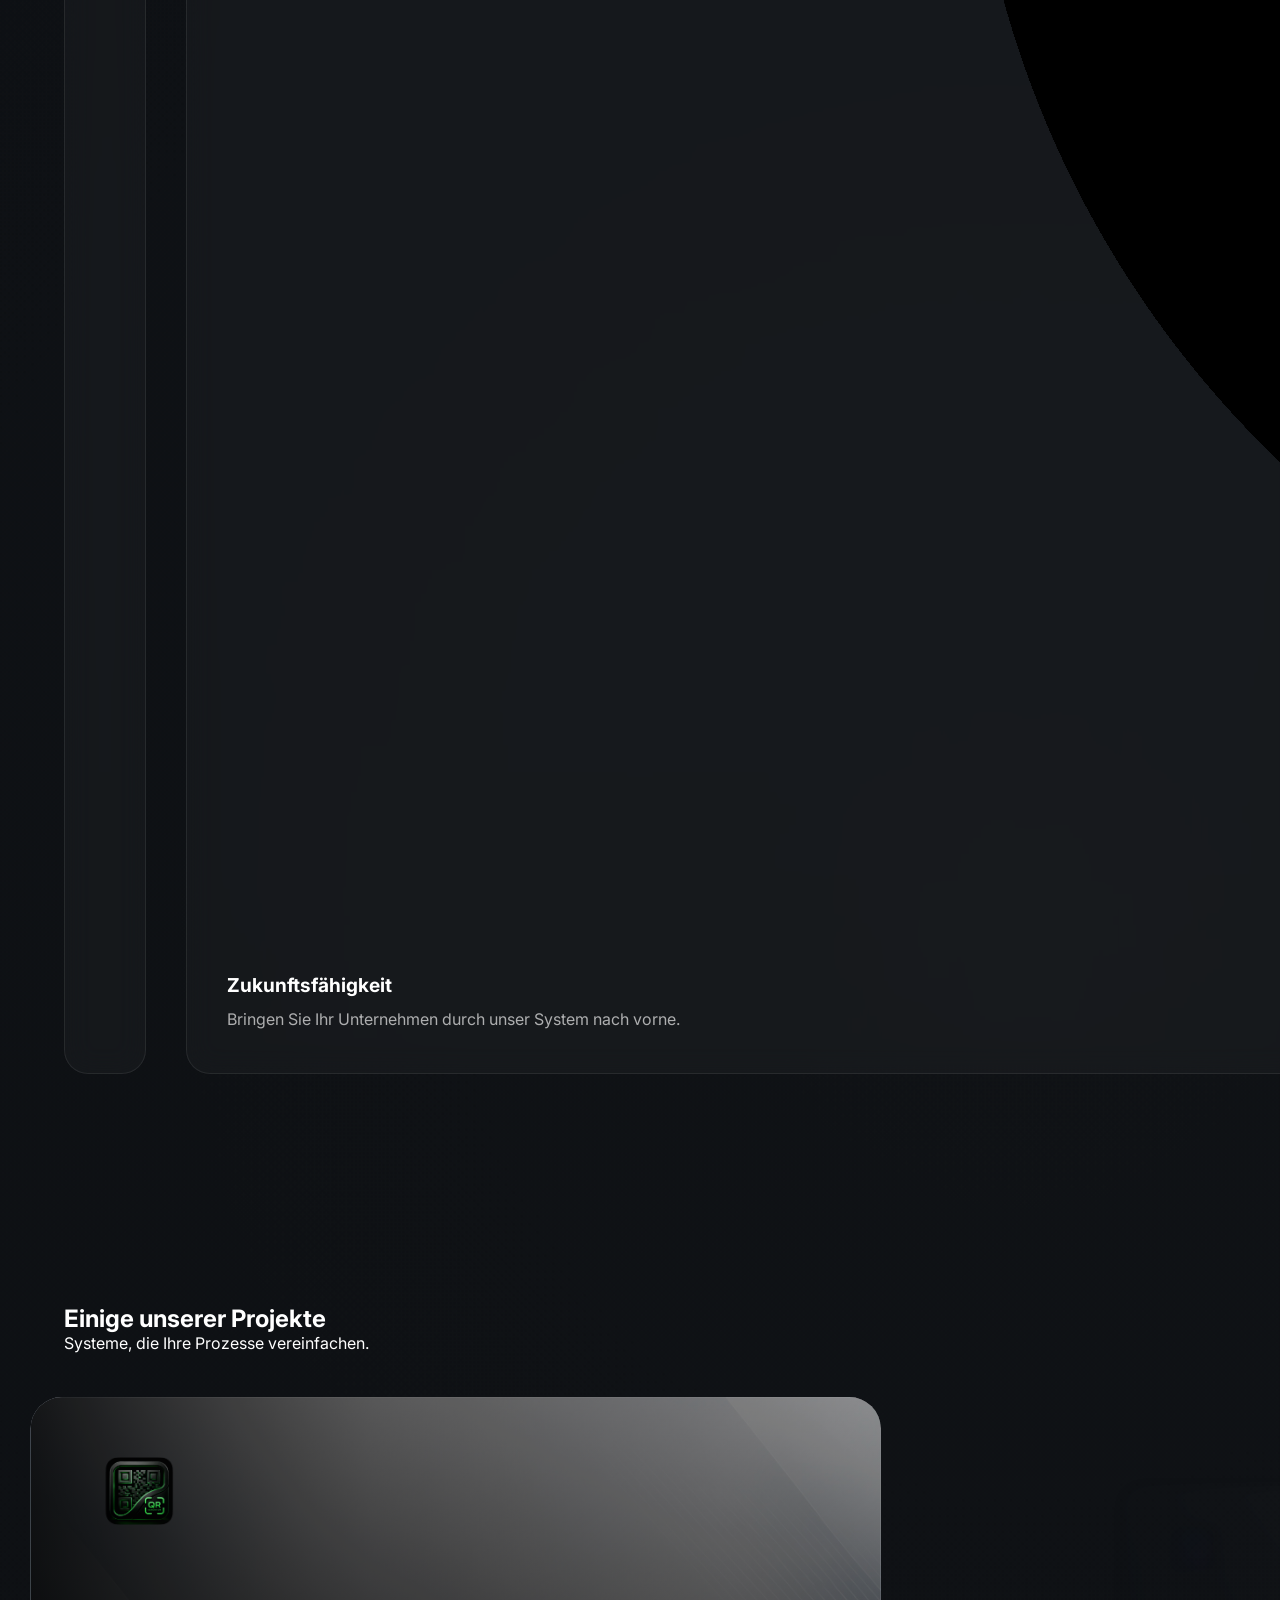
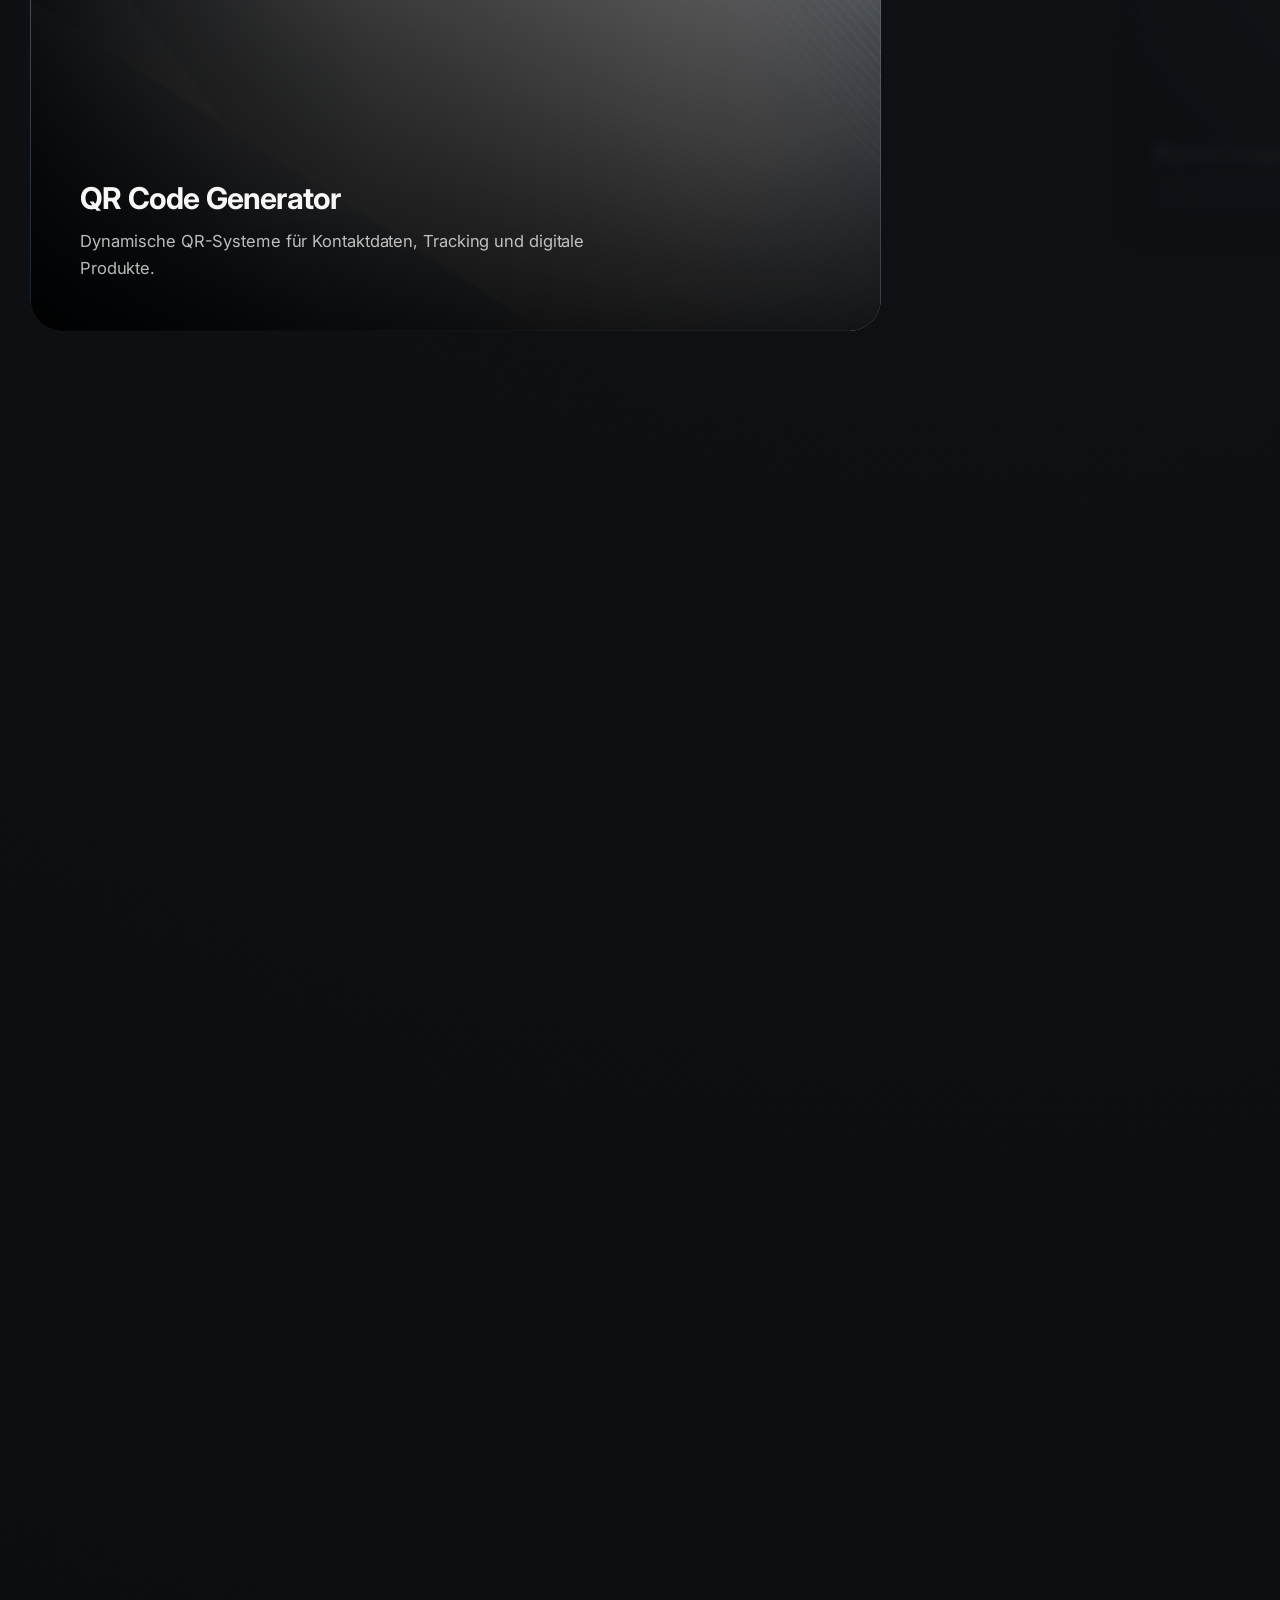
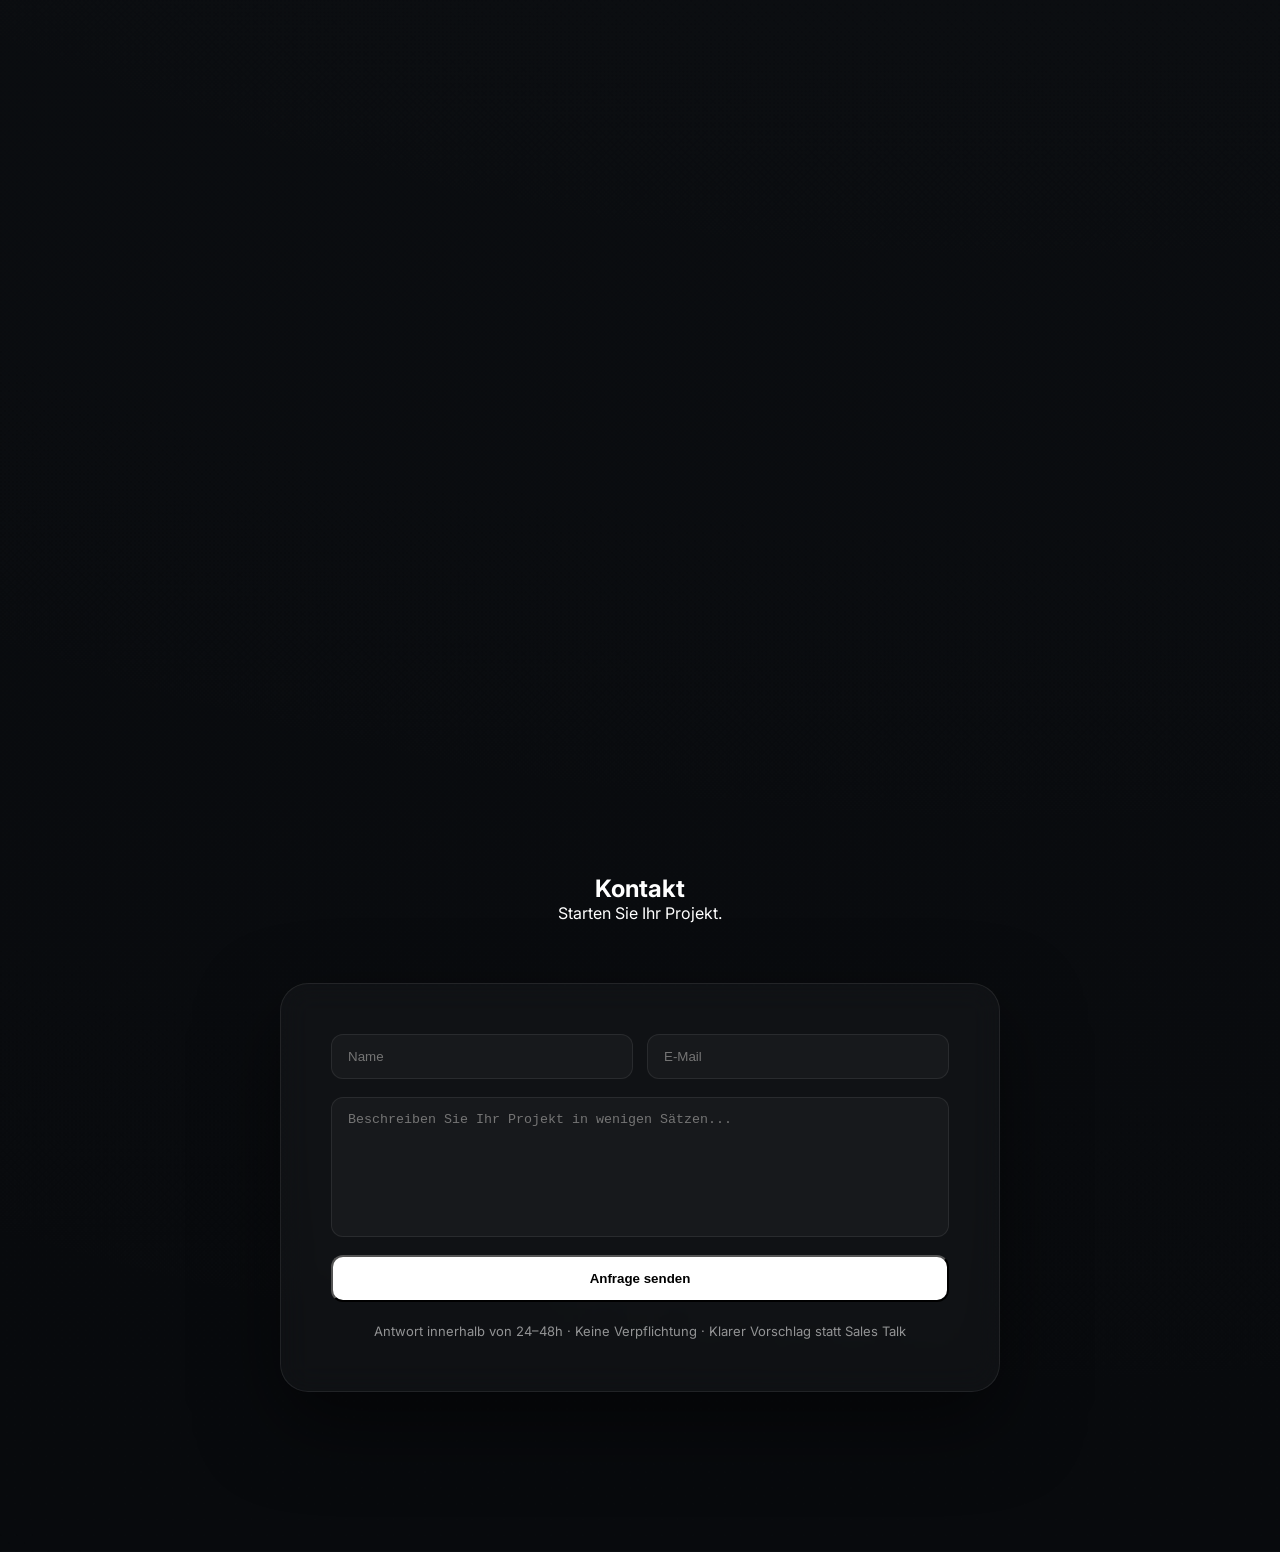
==== commit e4c3cd50: "index.html aktualisieren" ====
--- a/index.html
+++ b/index.html
@@ -75,31 +75,56 @@
     <div class="services-layout">
 
       <!-- LEFT BIG CARD -->
-      <div class="service-card large">
-        <h3>iOS-System Architektur</h3>
-        <p>
-          Wir entwickeln skalierbare Architekturen und digitale Produkte,
-          die langfristig stabil bleiben und Sie in Ihrem Alltag unterstützen.
-        </p>
-      </div>
+<div class="service-card large">
+
+  <img src="IMG_1202.png" class="service-icon">
+
+  <h3>iOS-System Architektur</h3>
+
+  <p>
+    Wir entwickeln skalierbare Architekturen und digitale Produkte,
+    die langfristig stabil bleiben und Sie in Ihrem Alltag unterstützen.
+  </p>
+
+</div>
 
       <!-- RIGHT STACK -->
       <div class="service-stack">
 
-        <div class="service-card">
-          <h3>Automation</h3>
-          <p>Aufwendige Prozesse eliminieren und automatisieren.</p>
-        </div>
-
-        <div class="service-card">
-          <h3>Entwicklung</h3>
-          <p>Entwickeln und verbessern von modernen, skalierbaren Unternehmen und Produkte.</p>
-        </div>
-
-        <div class="service-card">
-          <h3>Zukunftsfähigkeit</h3>
-          <p>Bringen Sie Ihr Unternehmen durch unsere Tools nach vorne.</p>
-        </div>
+<div class="service-card">
+
+  <img src="IMG_1193.png" class="service-icon">
+
+  <h3>Automation</h3>
+
+  <p>Aufwendige Prozesse eliminieren und automatisieren.</p>
+
+</div>
+
+<div class="service-card">
+
+  <img src="IMG_1201.png" class="service-icon">
+
+  <h3>Entwicklung</h3>
+
+  <p>
+    Entwickeln und verbessern von modernen,
+    skalierbaren Unternehmen und Produkte.
+  </p>
+
+</div>
+
+<div class="service-card">
+
+  <img src="IMG_1203.png" class="service-icon">
+
+  <h3>Zukunftsfähigkeit</h3>
+
+  <p>
+    Bringen Sie Ihr Unternehmen durch unser System nach vorne.
+  </p>
+
+</div>
 
       </div>
 
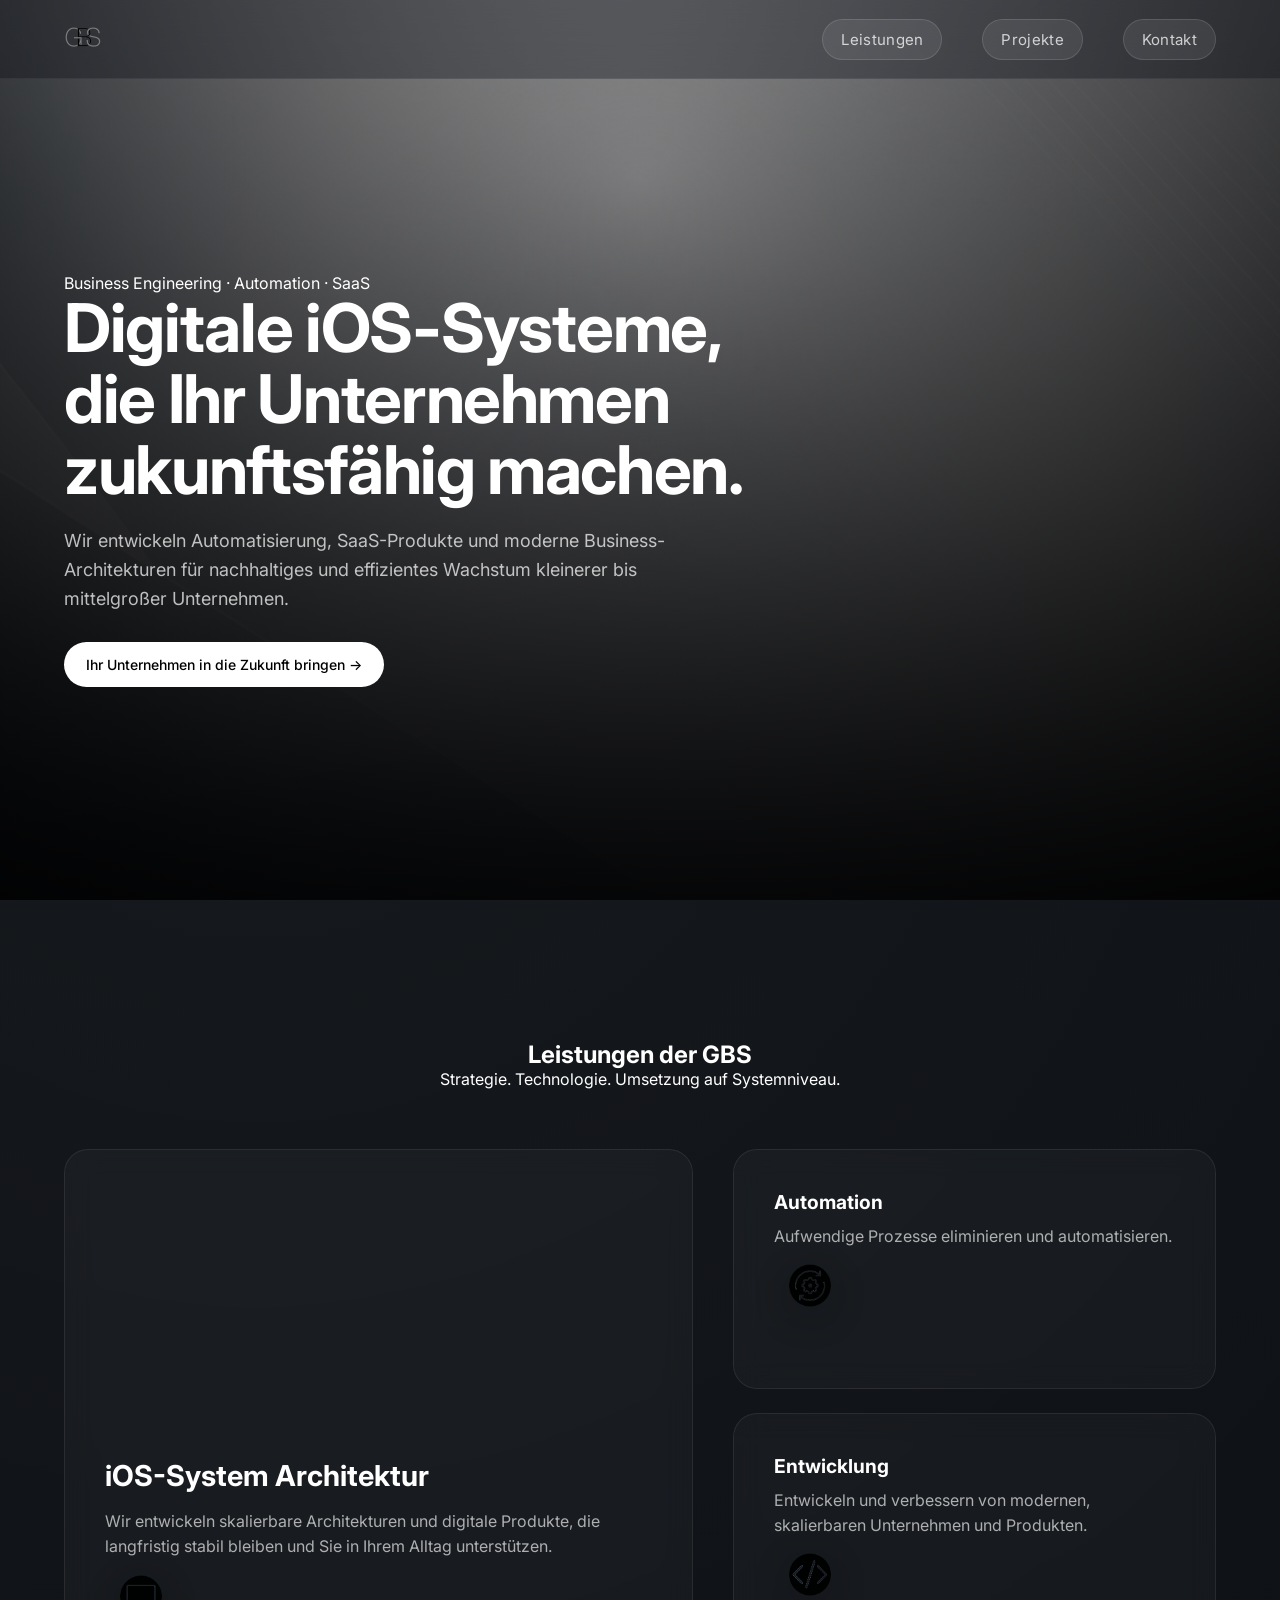
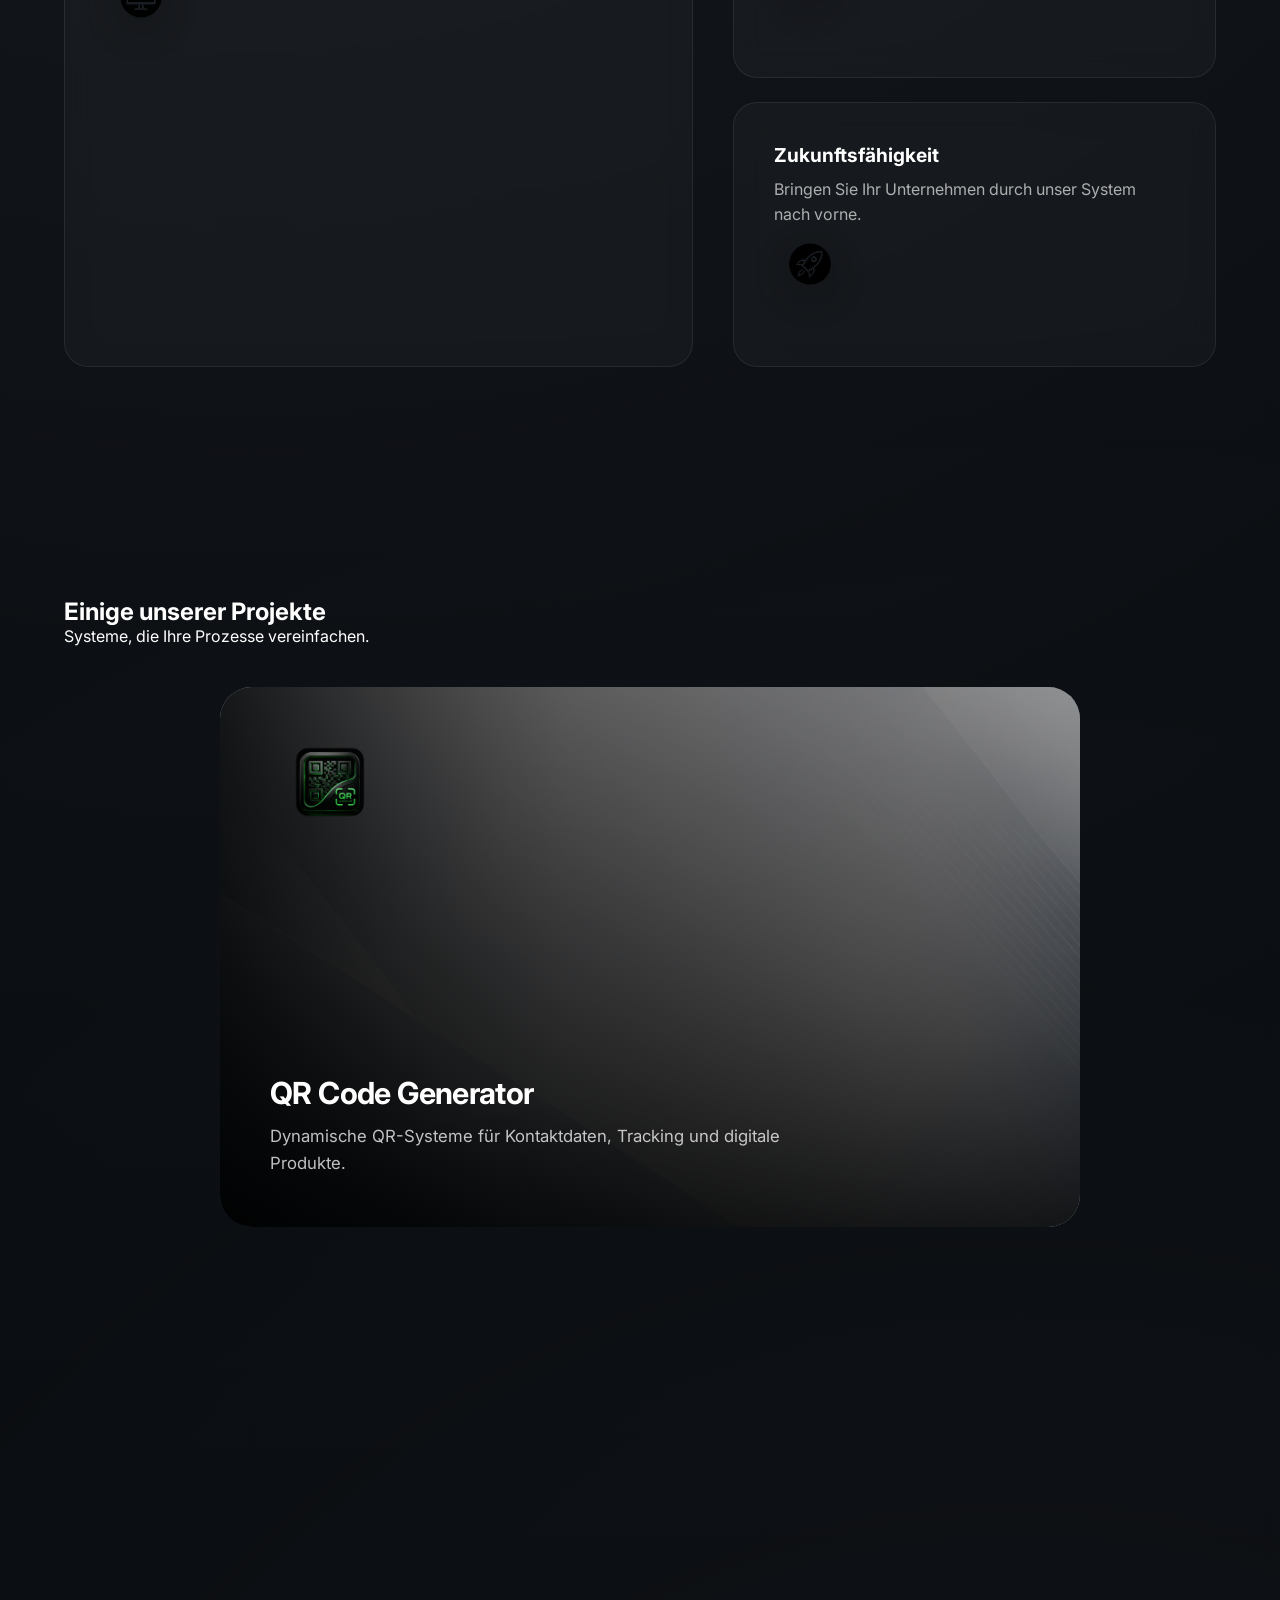
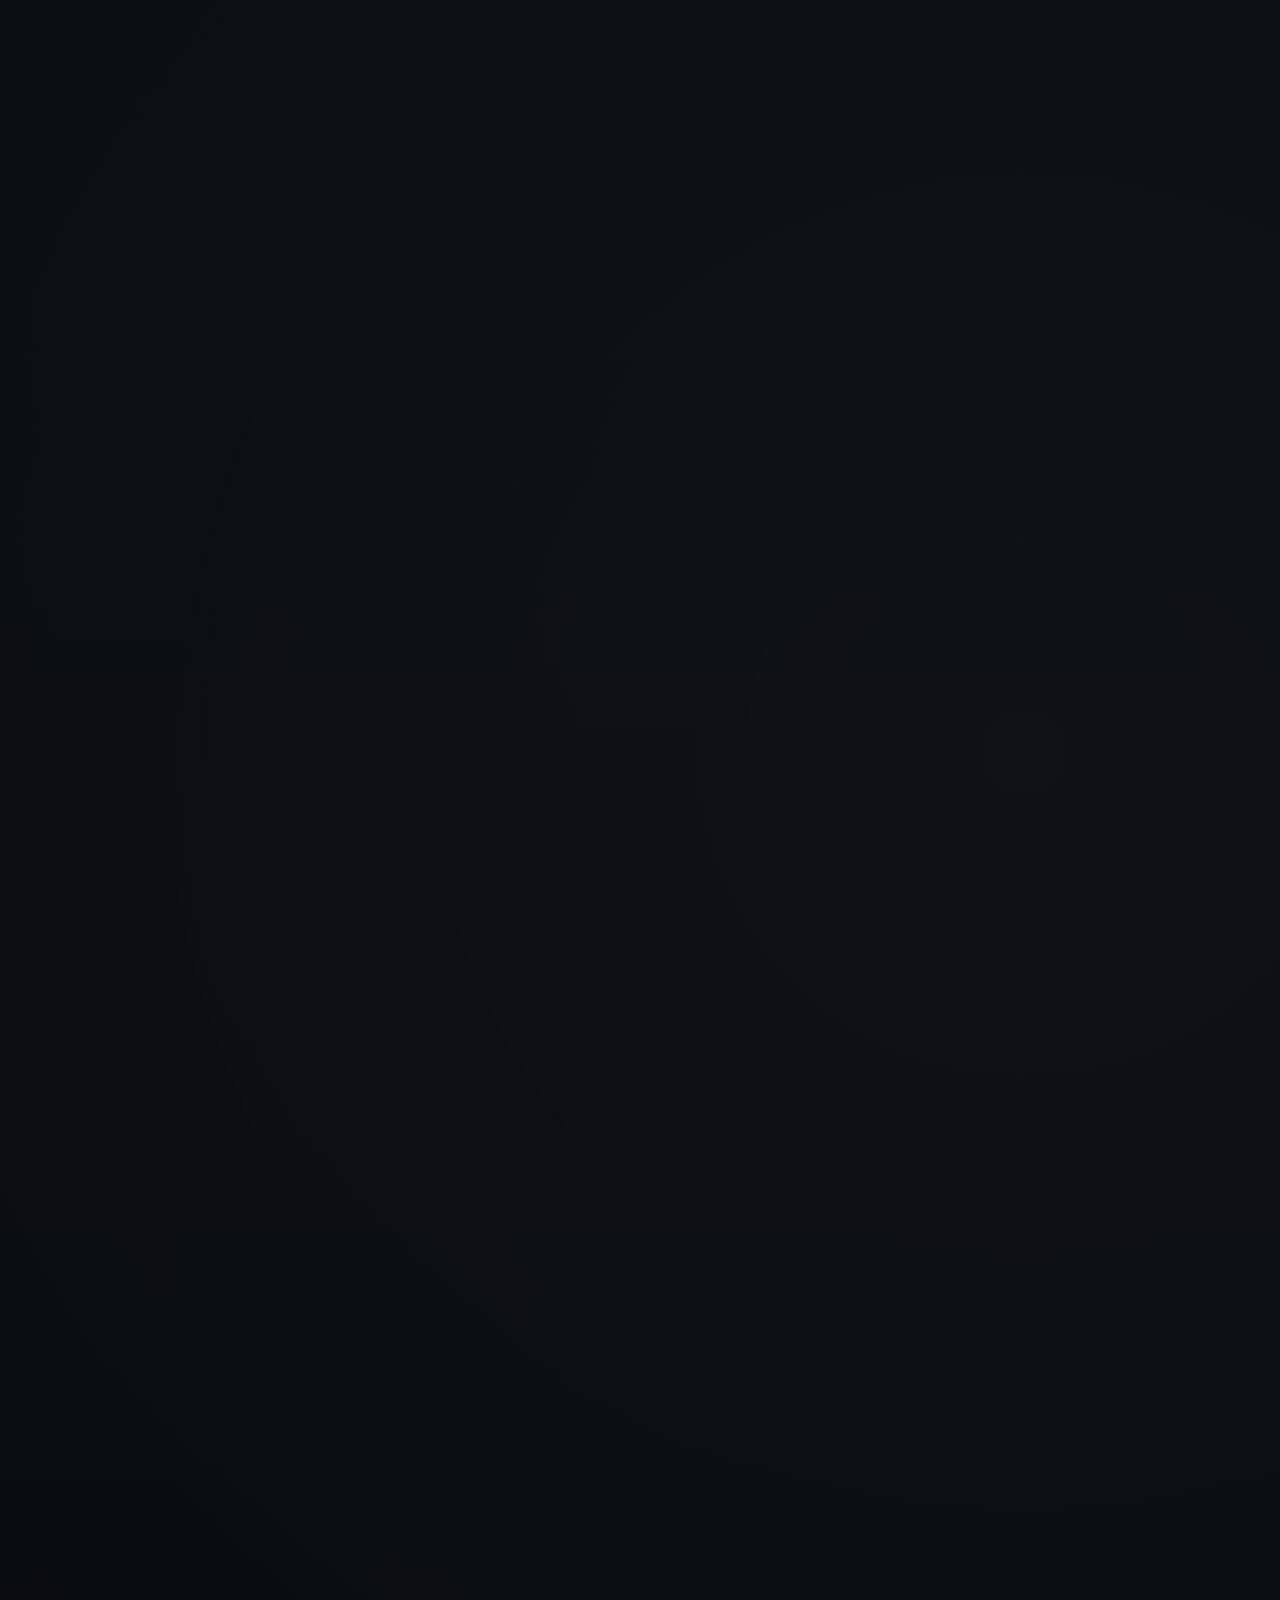
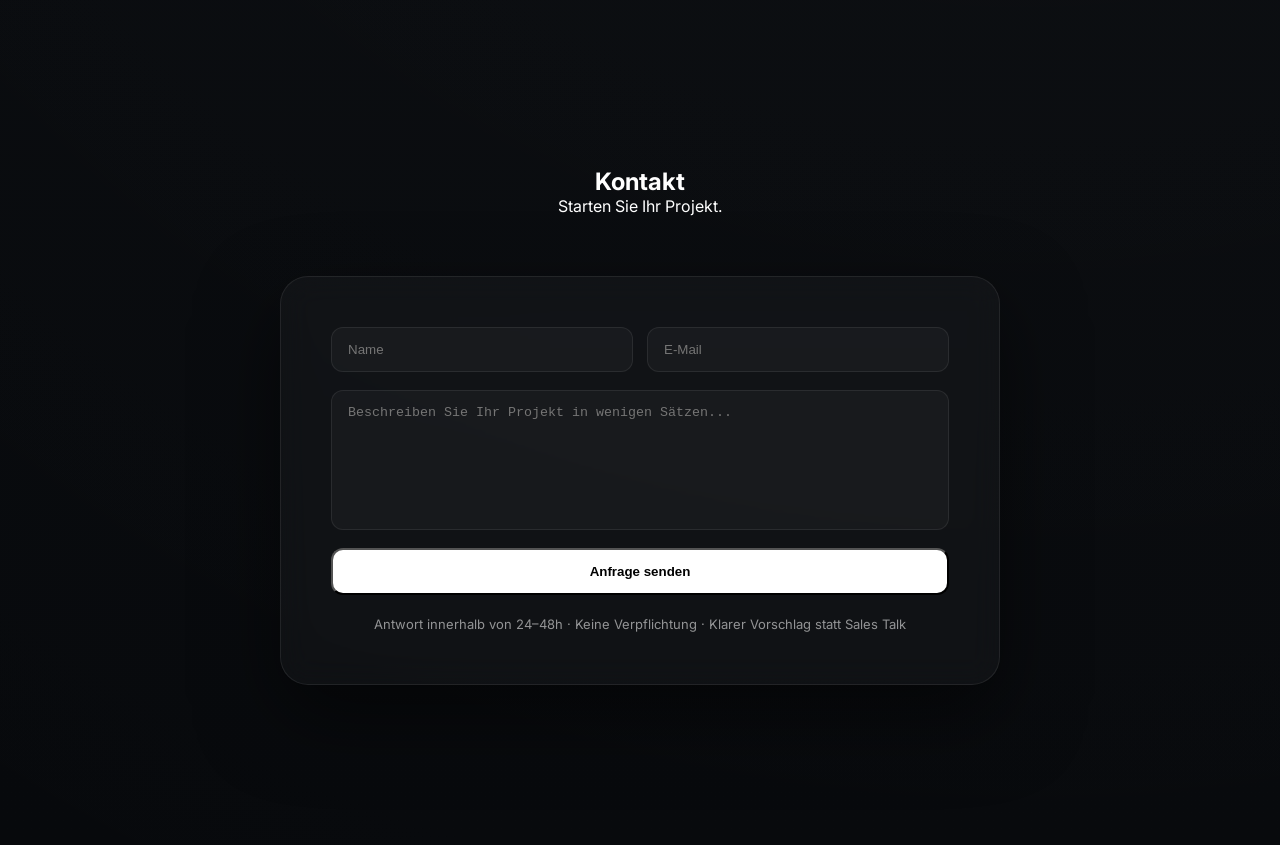
==== commit 0d734b73: "index.html aktualisieren" ====
--- a/index.html
+++ b/index.html
@@ -75,56 +75,90 @@
     <div class="services-layout">
 
       <!-- LEFT BIG CARD -->
-<div class="service-card large">
-
-  <img src="IMG_1202.png" class="service-icon">
-
-  <h3>iOS-System Architektur</h3>
-
-  <p>
-    Wir entwickeln skalierbare Architekturen und digitale Produkte,
-    die langfristig stabil bleiben und Sie in Ihrem Alltag unterstützen.
-  </p>
-
-</div>
+      <div class="service-card large">
+
+        <div class="service-content">
+
+          <div class="service-text">
+
+            <h3>iOS-System Architektur</h3>
+
+            <p>
+              Wir entwickeln skalierbare Architekturen und digitale Produkte,
+              die langfristig stabil bleiben und Sie in Ihrem Alltag unterstützen.
+            </p>
+
+          </div>
+
+          <img src="IMG_1202.png" class="service-icon">
+
+        </div>
+
+      </div>
 
       <!-- RIGHT STACK -->
       <div class="service-stack">
 
-<div class="service-card">
-
-  <img src="IMG_1193.png" class="service-icon">
-
-  <h3>Automation</h3>
-
-  <p>Aufwendige Prozesse eliminieren und automatisieren.</p>
-
-</div>
-
-<div class="service-card">
-
-  <img src="IMG_1201.png" class="service-icon">
-
-  <h3>Entwicklung</h3>
-
-  <p>
-    Entwickeln und verbessern von modernen,
-    skalierbaren Unternehmen und Produkte.
-  </p>
-
-</div>
-
-<div class="service-card">
-
-  <img src="IMG_1203.png" class="service-icon">
-
-  <h3>Zukunftsfähigkeit</h3>
-
-  <p>
-    Bringen Sie Ihr Unternehmen durch unser System nach vorne.
-  </p>
-
-</div>
+        <div class="service-card">
+
+          <div class="service-content">
+
+            <div class="service-text">
+
+              <h3>Automation</h3>
+
+              <p>
+                Aufwendige Prozesse eliminieren und automatisieren.
+              </p>
+
+            </div>
+
+            <img src="IMG_1193.png" class="service-icon">
+
+          </div>
+
+        </div>
+
+        <div class="service-card">
+
+          <div class="service-content">
+
+            <div class="service-text">
+
+              <h3>Entwicklung</h3>
+
+              <p>
+                Entwickeln und verbessern von modernen,
+                skalierbaren Unternehmen und Produkten.
+              </p>
+
+            </div>
+
+            <img src="IMG_1201.png" class="service-icon">
+
+          </div>
+
+        </div>
+
+        <div class="service-card">
+
+          <div class="service-content">
+
+            <div class="service-text">
+
+              <h3>Zukunftsfähigkeit</h3>
+
+              <p>
+                Bringen Sie Ihr Unternehmen durch unser System nach vorne.
+              </p>
+
+            </div>
+
+            <img src="IMG_1203.png" class="service-icon">
+
+          </div>
+
+        </div>
 
       </div>
 
--- a/styles.css
+++ b/styles.css
@@ -879,4 +879,78 @@
 .cta-primary:hover {
   transform: translateY(-2px);
   background: rgba(255,255,255,0.9);
+}
+/* =========================
+   SERVICE ICONS
+========================= */
+
+.service-icon{
+  width:72px;
+  height:72px;
+
+  object-fit:contain;
+
+  margin-bottom:22px;
+
+  opacity:0.95;
+
+  filter:
+    drop-shadow(0 10px 20px rgba(0,0,0,.35));
+}
+.icon-card {
+  width: 72px;
+  height: 72px;
+  margin-bottom: 24px;
+}
+
+.process-grid {
+  display: grid;
+  grid-template-columns: repeat(3,1fr);
+  gap: 40px;
+  max-width: 1100px;
+  margin: auto;
+}
+
+.process-step {
+  text-align: center;
+}
+
+.process-icon {
+  width: 90px;
+  margin-bottom: 24px;
+}
+
+.trust-section {
+  padding: 140px 5%;
+}
+
+.trust-grid {
+  display: grid;
+  grid-template-columns: repeat(4,1fr);
+  gap: 40px;
+  max-width: 1200px;
+  margin: auto;
+}
+
+.trust-item {
+  text-align: center;
+}
+
+.trust-icon {
+  width: 90px;
+  margin-bottom: 20px;
+}
+
+.trust-item h3 {
+  font-size: 1.1rem;
+  font-weight: 500;
+}
+
+@media (max-width: 900px) {
+
+  .process-grid,
+  .trust-grid {
+    grid-template-columns: 1fr;
+  }
+
 }
